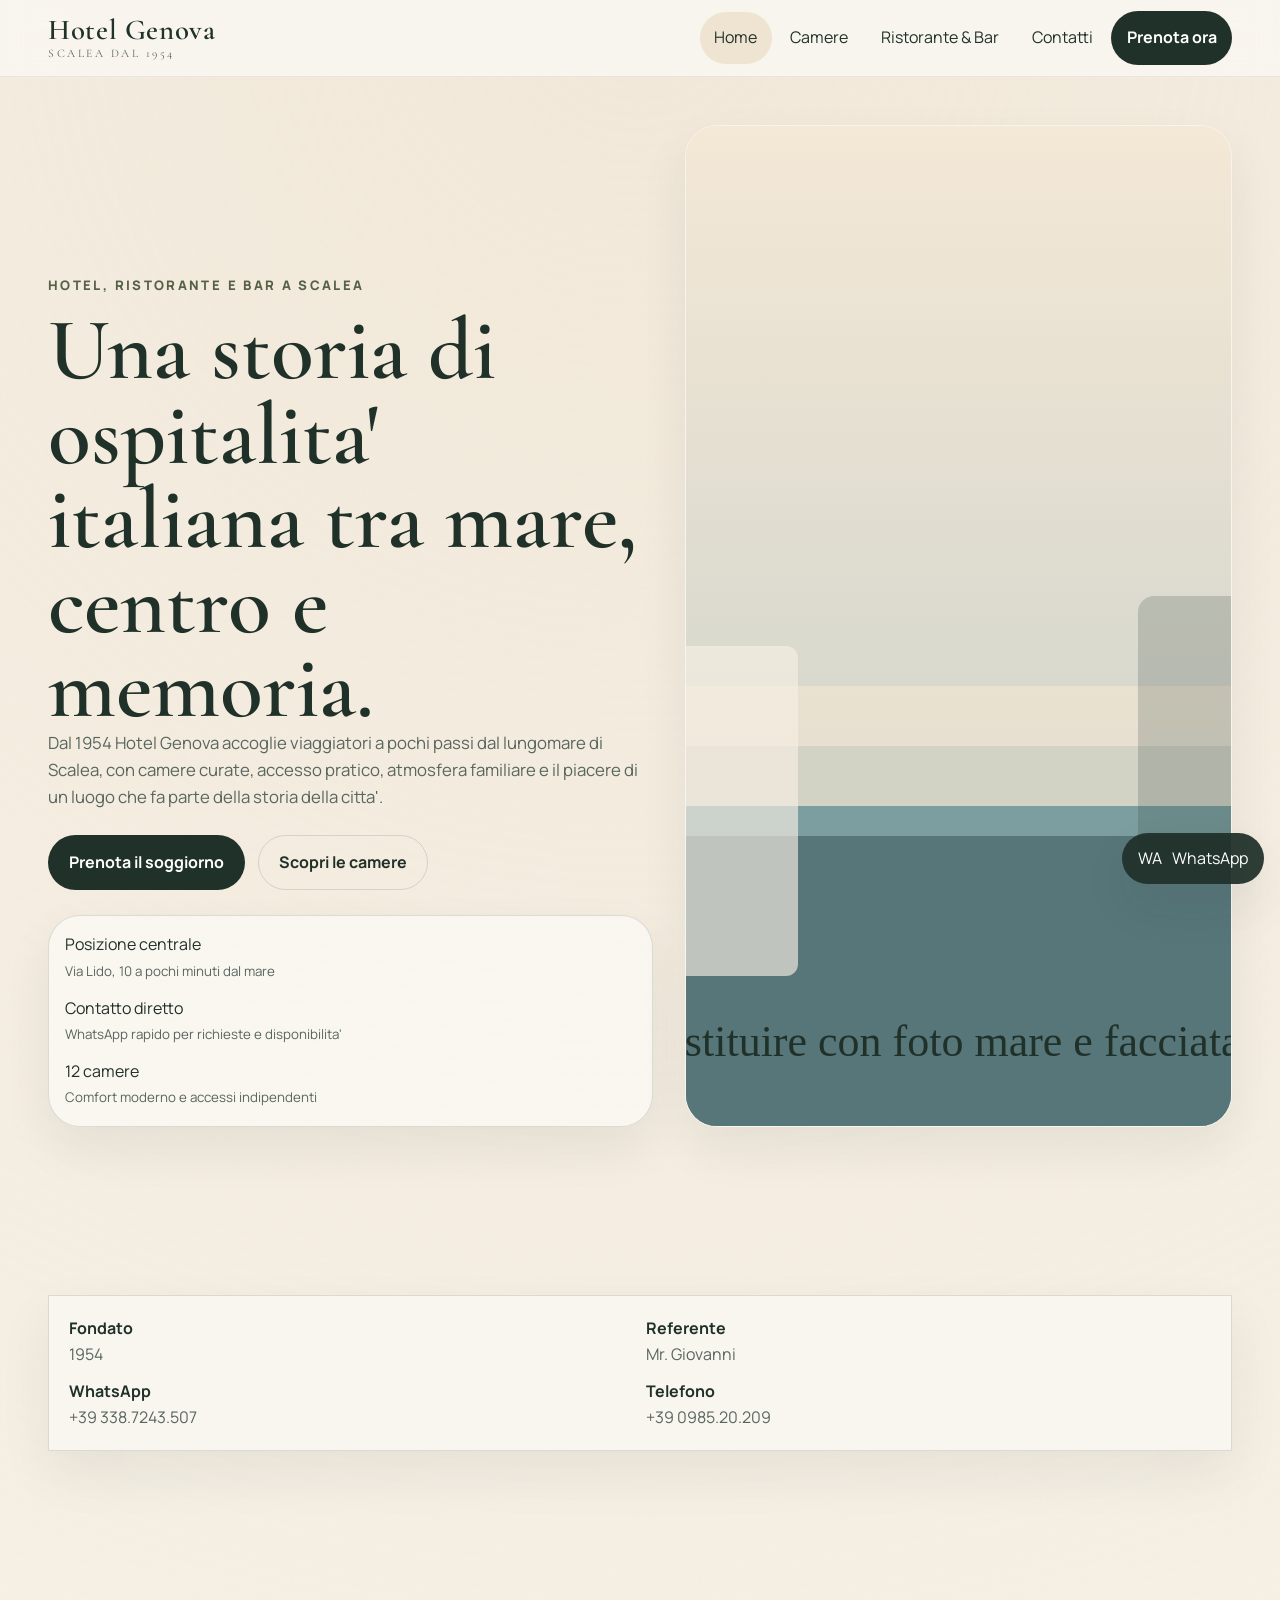
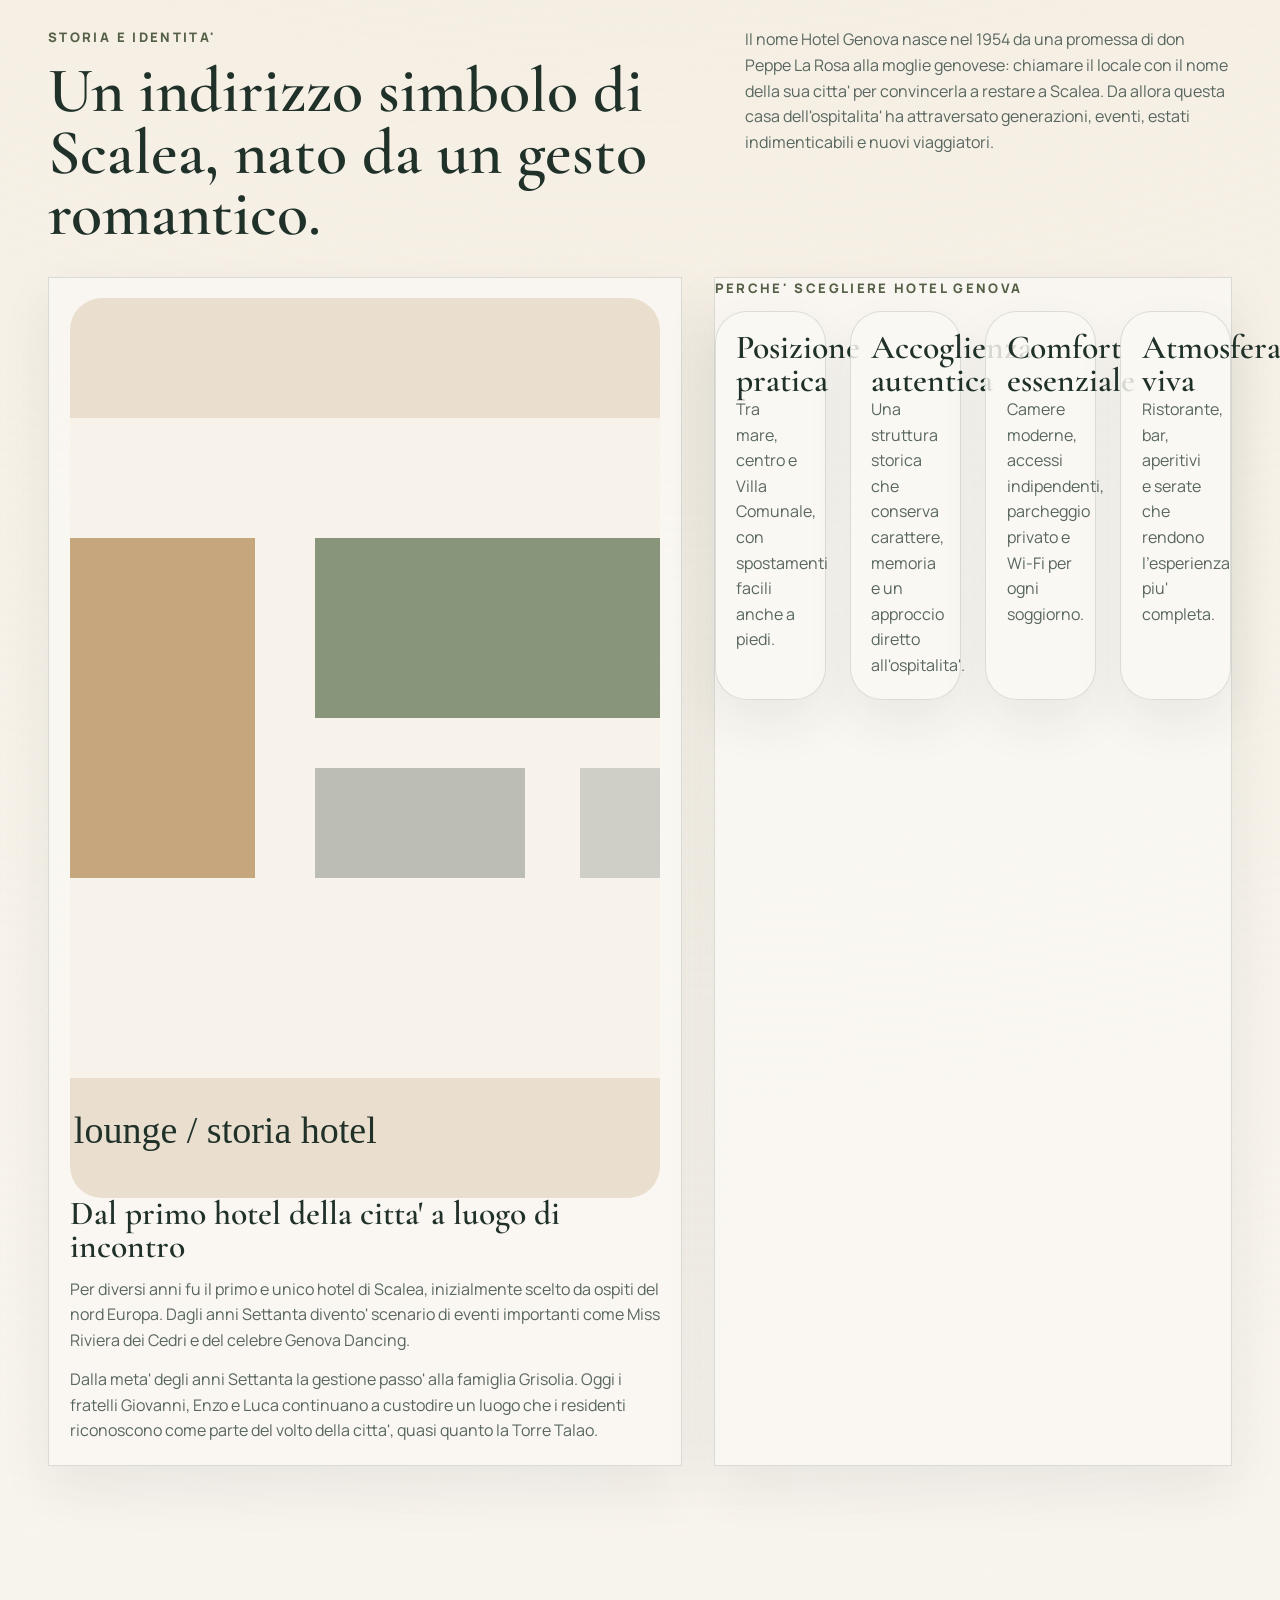
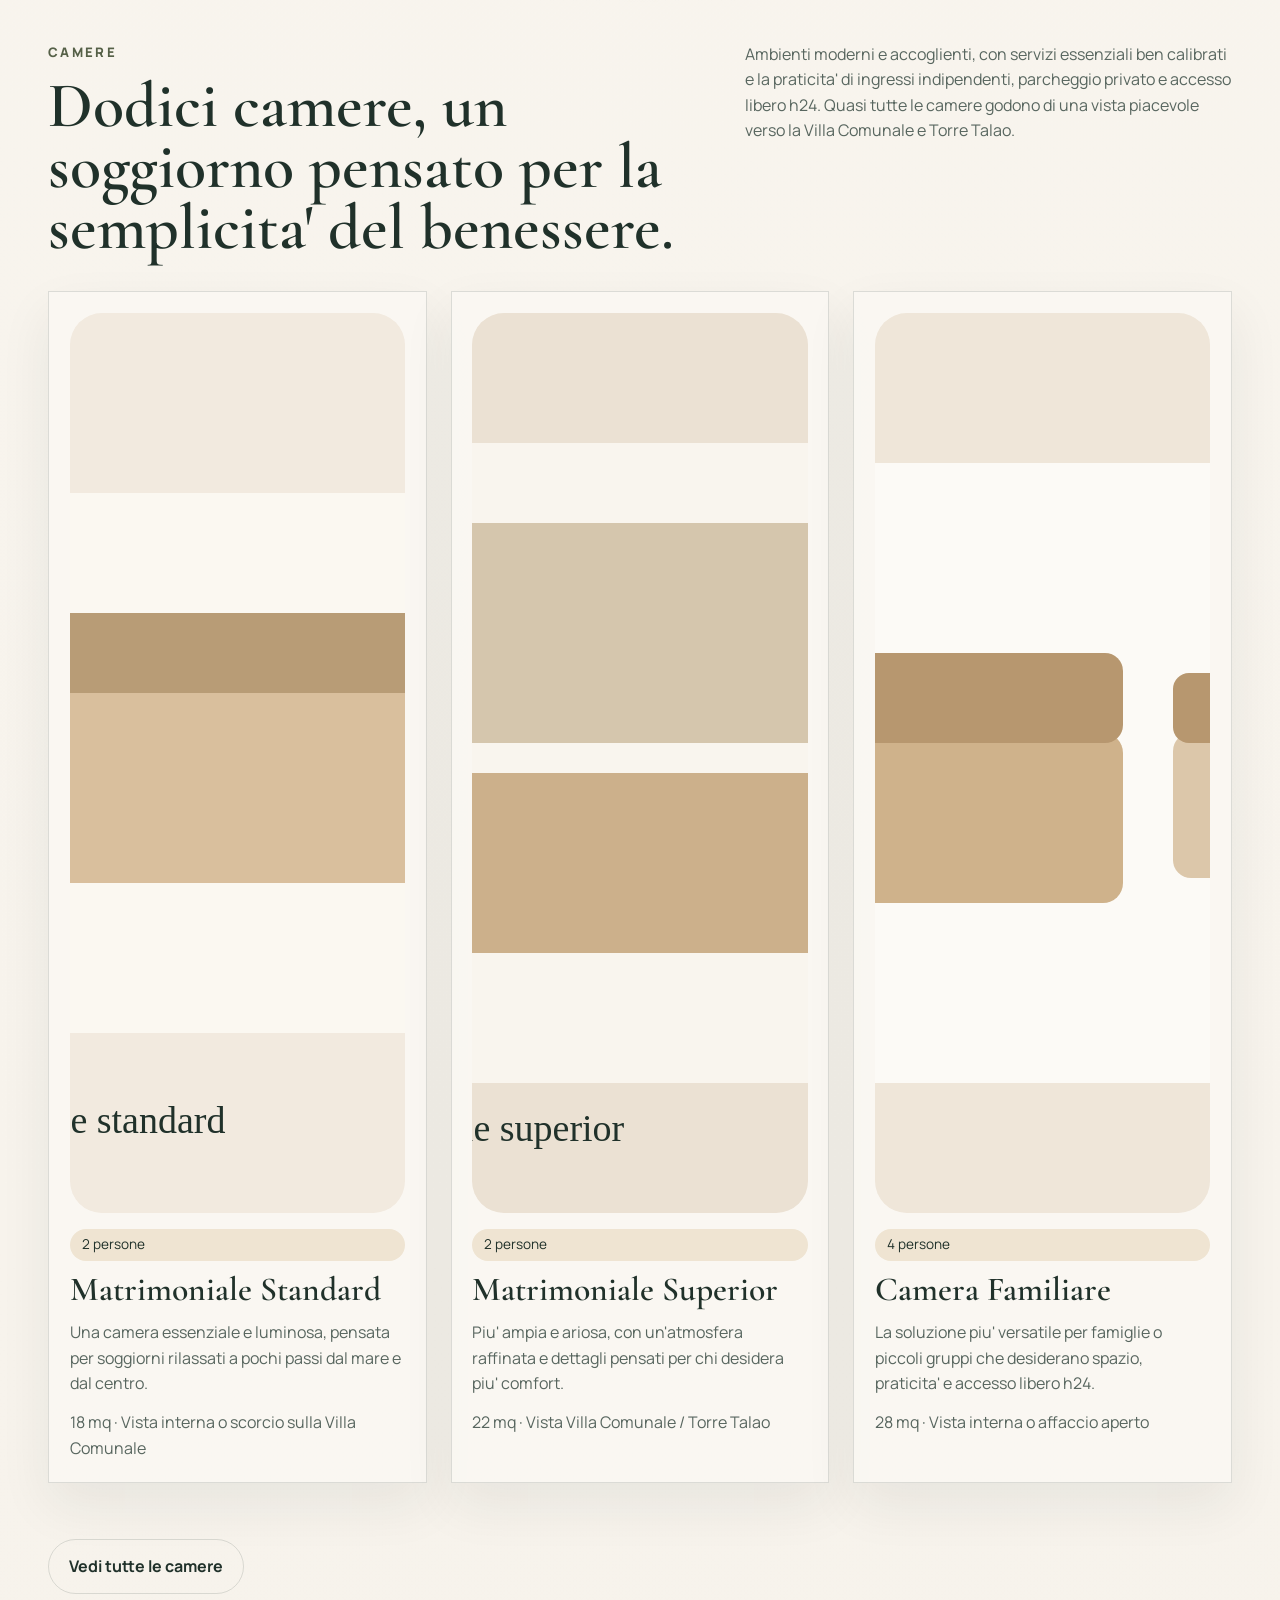
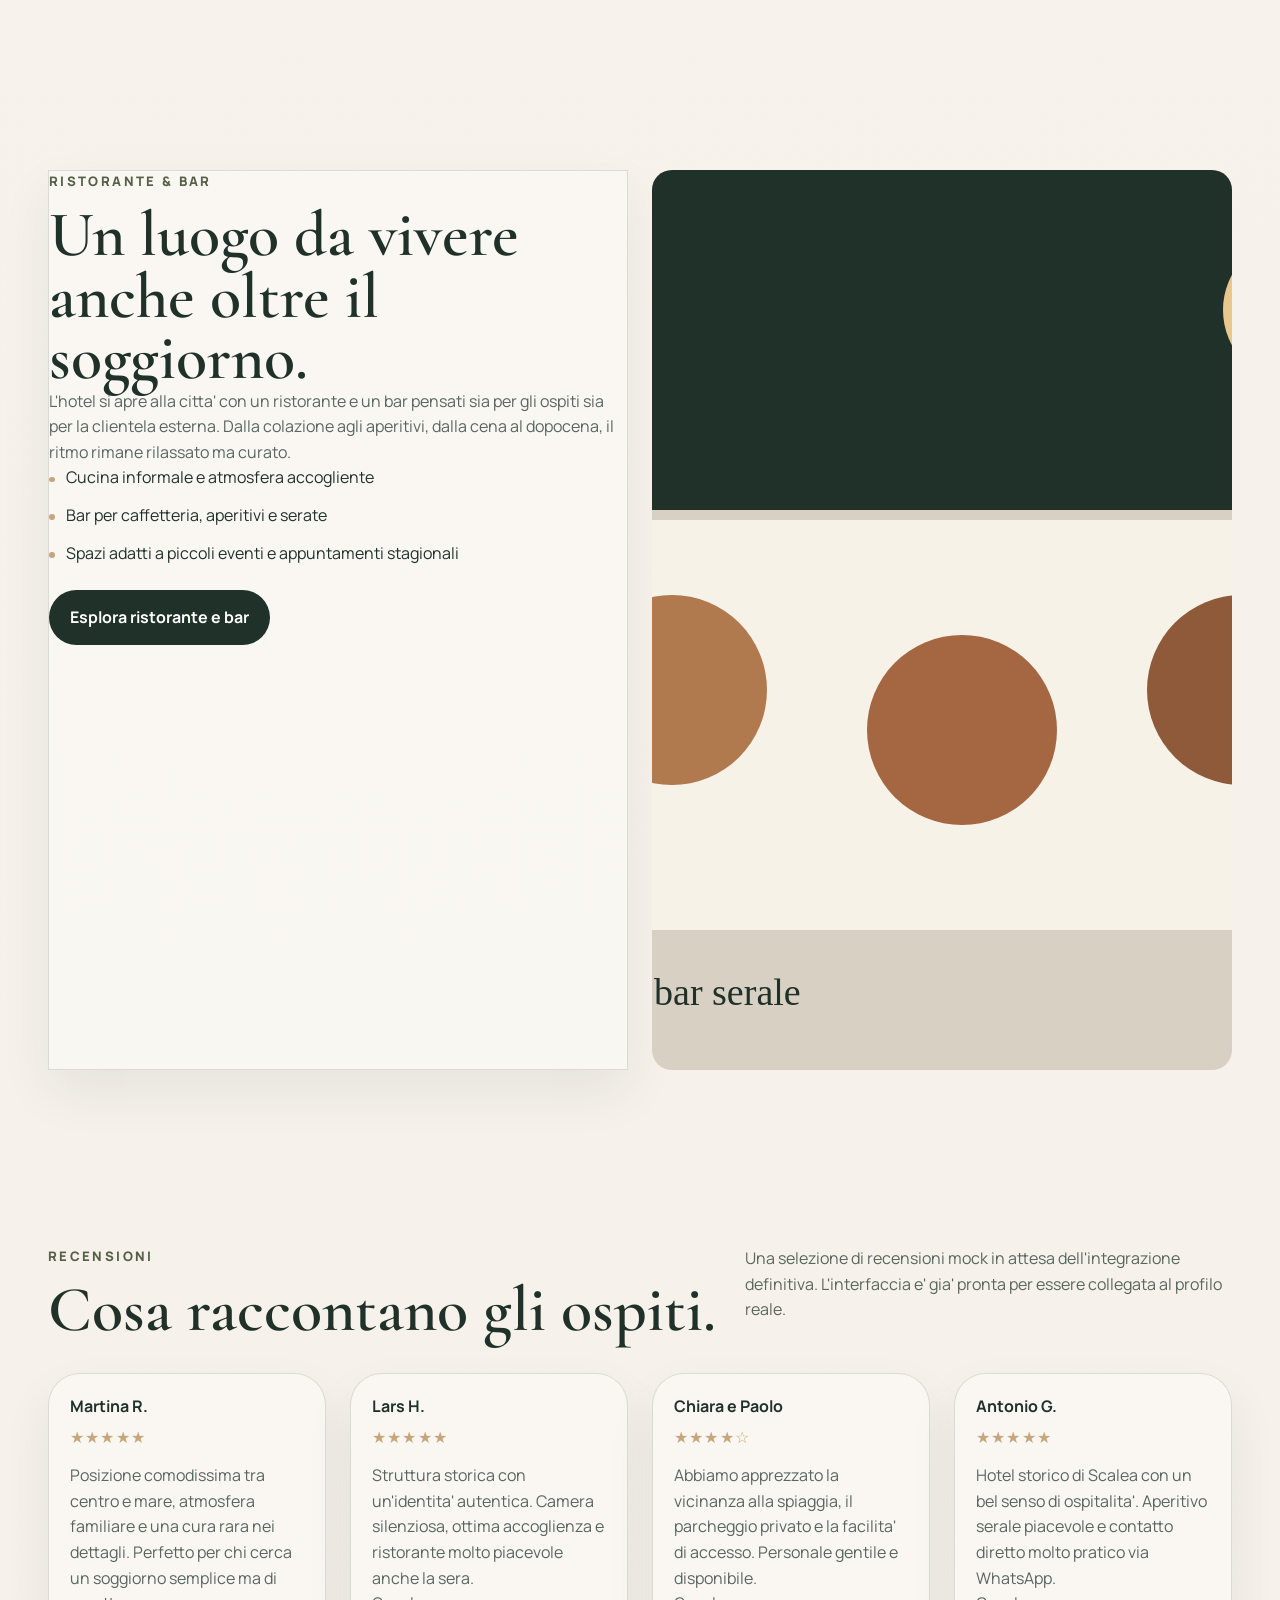
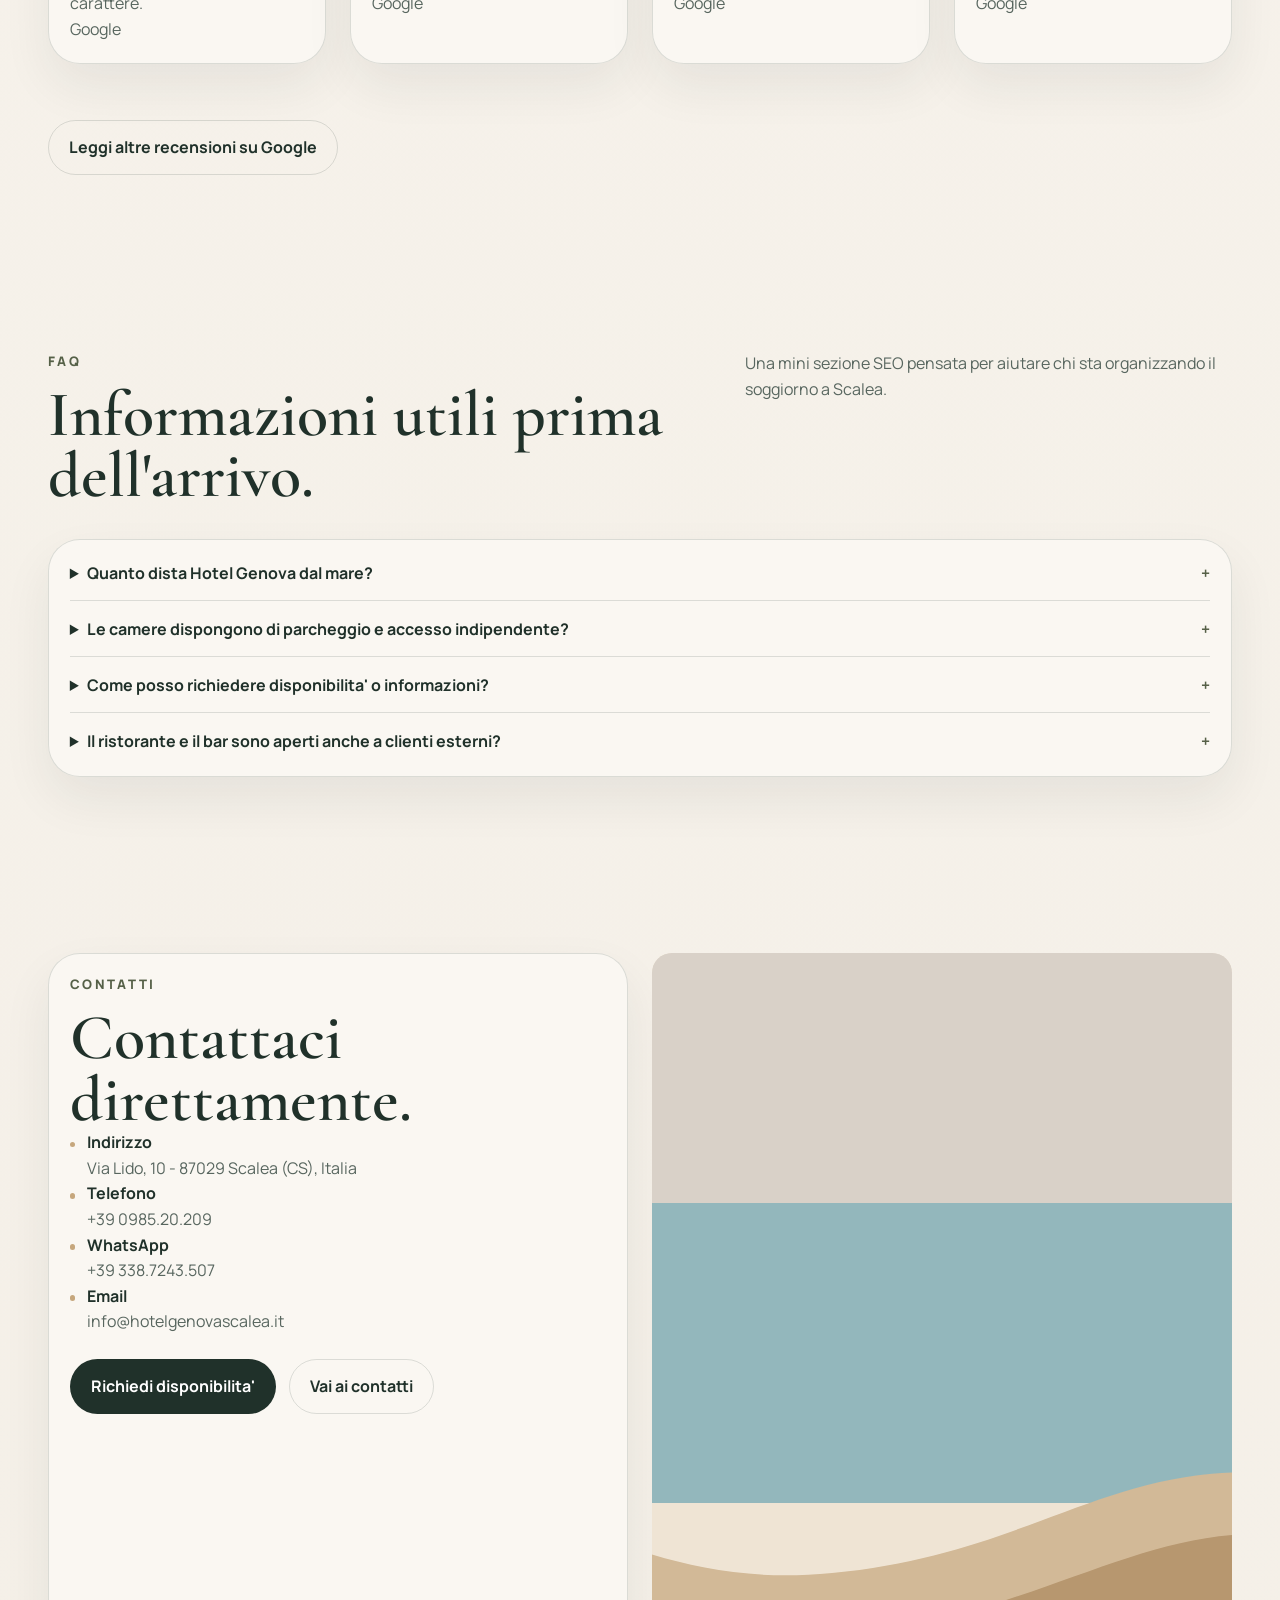
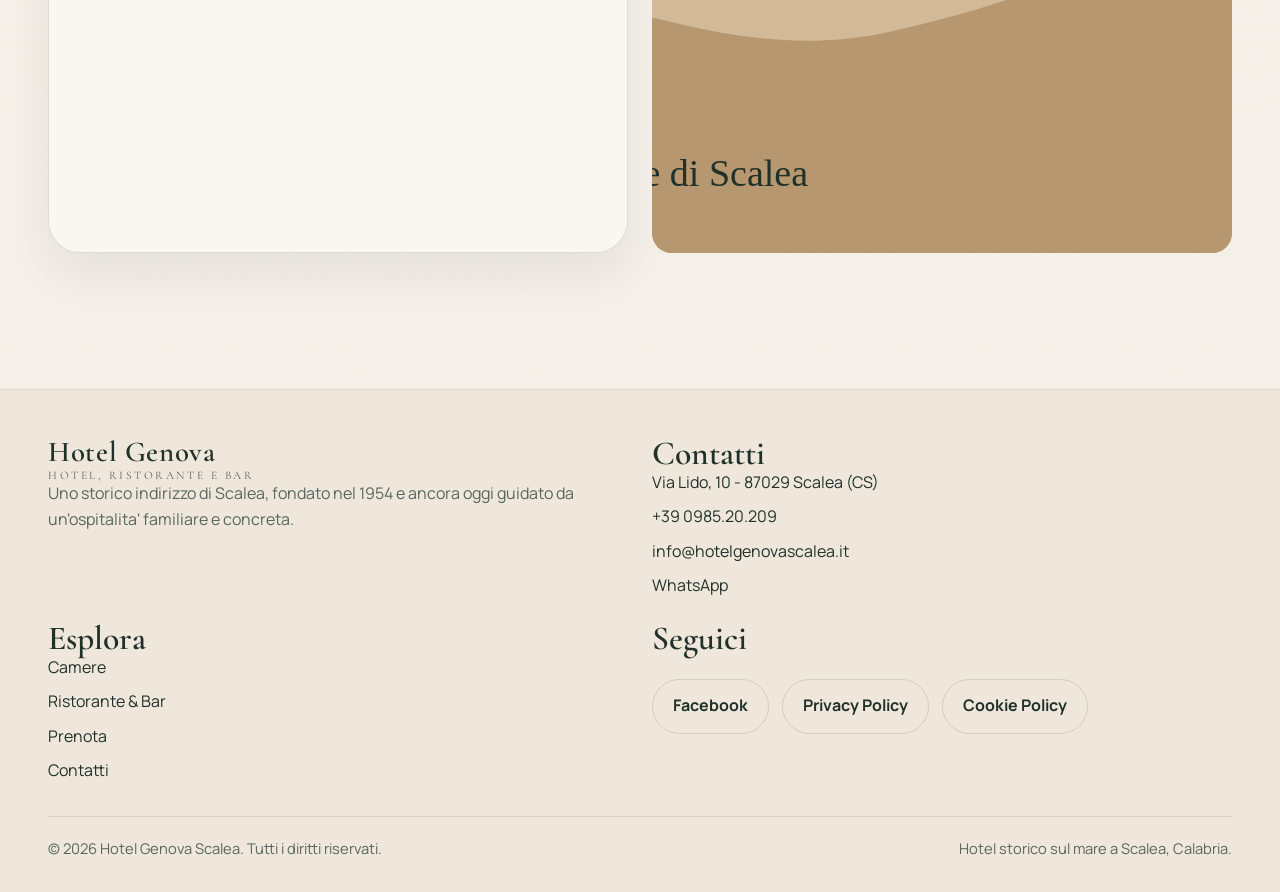
==== index.html @ 3b7793ab "inizalizzazione sito" ====
<!DOCTYPE html>
<html lang="it">
  <head>
    <meta charset="UTF-8">
    <meta name="viewport" content="width=device-width, initial-scale=1">
    <title>Hotel Genova Scalea | Hotel storico vicino al mare, ristorante e bar</title>
    <meta name="description" content="Hotel Genova Scalea e' un hotel storico sul mare con camere confortevoli, ristorante, bar e atmosfera autentica nel cuore di Scalea.">
    <meta property="og:title" content="Hotel Genova Scalea">
    <meta property="og:description" content="Dal 1954 un simbolo di ospitalita' a Scalea: camere accoglienti, posizione centrale, ristorante e bar con serate.">
    <meta property="og:type" content="website">
    <meta property="og:url" content="https://www.hotelgenovascalea.it/">
    <meta property="og:image" content="https://www.hotelgenovascalea.it/assets/images/hero-seaside.svg">
    <link rel="icon" href="assets/icons/favicon.svg" type="image/svg+xml">
    <link rel="preconnect" href="https://fonts.googleapis.com">
    <link rel="preconnect" href="https://fonts.gstatic.com" crossorigin>
    <link href="https://fonts.googleapis.com/css2?family=Cormorant+Garamond:wght@500;600;700&family=Manrope:wght@400;500;600;700;800&display=swap" rel="stylesheet">
    <link rel="stylesheet" href="css/style.css">
    <link rel="stylesheet" href="css/responsive.css">
    <script type="application/ld+json">
      {
        "@context": "https://schema.org",
        "@type": "Hotel",
        "name": "Hotel Genova",
        "url": "https://www.hotelgenovascalea.it/",
        "description": "Hotel storico a Scalea con ristorante e bar, fondato nel 1954 e situato a pochi passi dal mare.",
        "telephone": "+39 0985 20 209",
        "email": "info@hotelgenovascalea.it",
        "address": {
          "@type": "PostalAddress",
          "streetAddress": "Via Lido, 10",
          "addressLocality": "Scalea",
          "postalCode": "87029",
          "addressRegion": "Calabria",
          "addressCountry": "IT"
        },
        "foundingDate": "1954",
        "sameAs": ["https://facebook.com/hotelgenovascalea"]
      }
    </script>
  </head>
  <body>
    <a class="skip-link" href="#contenuto">Vai al contenuto</a>
    <header class="site-header">
      <div class="site-header__inner">
        <a class="logo" href="index.html" aria-label="Hotel Genova home">
          <strong>Hotel Genova</strong>
          <span>Scalea dal 1954</span>
        </a>
        <button class="nav-toggle" type="button" aria-expanded="false" aria-controls="site-nav" data-nav-toggle>
          <span></span><span></span><span></span><span class="visually-hidden">Apri menu</span>
        </button>
        <nav class="site-nav" id="site-nav" aria-label="Navigazione principale" data-nav>
          <ul>
            <li><a href="index.html" aria-current="page">Home</a></li>
            <li><a href="camere.html">Camere</a></li>
            <li><a href="ristorante-bar.html">Ristorante &amp; Bar</a></li>
            <li><a href="contatti.html">Contatti</a></li>
            <li><a class="button" href="prenota.html">Prenota ora</a></li>
          </ul>
        </nav>
      </div>
    </header>

    <main id="contenuto">
      <section class="hero">
        <div class="hero__inner">
          <div class="hero__grid">
            <div class="hero__content" data-reveal>
              <p class="eyebrow">Hotel, ristorante e bar a Scalea</p>
              <h1>Una storia di ospitalita' italiana tra mare, centro e memoria.</h1>
              <p class="lead">Dal 1954 Hotel Genova accoglie viaggiatori a pochi passi dal lungomare di Scalea, con camere curate, accesso pratico, atmosfera familiare e il piacere di un luogo che fa parte della storia della citta'.</p>
              <div class="hero__actions">
                <a class="button" href="prenota.html">Prenota il soggiorno</a>
                <a class="button-secondary" href="camere.html">Scopri le camere</a>
              </div>
              <div class="booking-widget" aria-label="Informazioni rapide per prenotare">
                <div class="booking-widget__grid">
                  <div class="booking-widget__item"><span>Posizione centrale</span><small>Via Lido, 10 a pochi minuti dal mare</small></div>
                  <div class="booking-widget__item"><span>Contatto diretto</span><small>WhatsApp rapido per richieste e disponibilita'</small></div>
                  <div class="booking-widget__item"><span>12 camere</span><small>Comfort moderno e accessi indipendenti</small></div>
                </div>
              </div>
            </div>
            <div class="hero__media" data-reveal>
              <img src="assets/images/hero-seaside.svg" alt="Vista placeholder del mare e della terrazza dell'hotel" width="1600" height="1000">
            </div>
          </div>
        </div>
      </section>

      <section class="section section--tight">
        <div class="section__inner">
          <div class="info-strip" data-reveal>
            <ul class="meta-list">
              <li><strong>Fondato</strong>1954</li>
              <li><strong>Referente</strong>Mr. Giovanni</li>
              <li><strong>WhatsApp</strong><a href="https://wa.me/39098520209">+39 338.7243.507</a></li>
              <li><strong>Telefono</strong><a href="tel:+39098520209">+39 0985.20.209</a></li>
            </ul>
          </div>
        </div>
      </section>

      <section class="section">
        <div class="section__inner">
          <div class="section__intro section__intro--inline" data-reveal>
            <div>
              <p class="eyebrow">Storia e identita'</p>
              <h2>Un indirizzo simbolo di Scalea, nato da un gesto romantico.</h2>
            </div>
            <p>Il nome Hotel Genova nasce nel 1954 da una promessa di don Peppe La Rosa alla moglie genovese: chiamare il locale con il nome della sua citta' per convincerla a restare a Scalea. Da allora questa casa dell'ospitalita' ha attraversato generazioni, eventi, estati indimenticabili e nuovi viaggiatori.</p>
          </div>
          <div class="story-grid">
            <article class="story-card" data-reveal>
              <div class="story-card__media">
                <img src="assets/images/history-lounge.svg" alt="Placeholder della lounge storica dell'hotel" loading="lazy" width="1200" height="900">
              </div>
              <div class="story-card__body">
                <h3>Dal primo hotel della citta' a luogo di incontro</h3>
                <p>Per diversi anni fu il primo e unico hotel di Scalea, inizialmente scelto da ospiti del nord Europa. Dagli anni Settanta divento' scenario di eventi importanti come Miss Riviera dei Cedri e del celebre Genova Dancing.</p>
                <p>Dalla meta' degli anni Settanta la gestione passo' alla famiglia Grisolia. Oggi i fratelli Giovanni, Enzo e Luca continuano a custodire un luogo che i residenti riconoscono come parte del volto della citta', quasi quanto la Torre Talao.</p>
              </div>
            </article>
            <div class="section-card" data-reveal>
              <p class="eyebrow">Perche' scegliere Hotel Genova</p>
              <div class="reasons-grid">
                <article class="reason-card"><h3>Posizione pratica</h3><p>Tra mare, centro e Villa Comunale, con spostamenti facili anche a piedi.</p></article>
                <article class="reason-card"><h3>Accoglienza autentica</h3><p>Una struttura storica che conserva carattere, memoria e un approccio diretto all'ospitalita'.</p></article>
                <article class="reason-card"><h3>Comfort essenziale</h3><p>Camere moderne, accessi indipendenti, parcheggio privato e Wi-Fi per ogni soggiorno.</p></article>
                <article class="reason-card"><h3>Atmosfera viva</h3><p>Ristorante, bar, aperitivi e serate che rendono l'esperienza piu' completa.</p></article>
              </div>
            </div>
          </div>
        </div>
      </section>

      <section class="section">
        <div class="section__inner">
          <div class="section__intro section__intro--inline" data-reveal>
            <div>
              <p class="eyebrow">Camere</p>
              <h2>Dodici camere, un soggiorno pensato per la semplicita' del benessere.</h2>
            </div>
            <p>Ambienti moderni e accoglienti, con servizi essenziali ben calibrati e la praticita' di ingressi indipendenti, parcheggio privato e accesso libero h24. Quasi tutte le camere godono di una vista piacevole verso la Villa Comunale e Torre Talao.</p>
          </div>
          <div class="rooms-grid" data-featured-rooms></div>
          <div class="section__actions"><a class="button-secondary" href="camere.html">Vedi tutte le camere</a></div>
        </div>
      </section>

      <section class="section">
        <div class="section__inner">
          <div class="split-section">
            <article class="section-card" data-reveal>
              <p class="eyebrow">Ristorante &amp; Bar</p>
              <h2>Un luogo da vivere anche oltre il soggiorno.</h2>
              <p>L'hotel si apre alla citta' con un ristorante e un bar pensati sia per gli ospiti sia per la clientela esterna. Dalla colazione agli aperitivi, dalla cena al dopocena, il ritmo rimane rilassato ma curato.</p>
              <ul class="feature-list">
                <li>Cucina informale e atmosfera accogliente</li>
                <li>Bar per caffetteria, aperitivi e serate</li>
                <li>Spazi adatti a piccoli eventi e appuntamenti stagionali</li>
              </ul>
              <div class="section__actions"><a class="button" href="ristorante-bar.html">Esplora ristorante e bar</a></div>
            </article>
            <div class="image-card" data-reveal>
              <img src="assets/images/restaurant-evening.svg" alt="Placeholder del ristorante serale dell'hotel" loading="lazy" width="1200" height="900">
            </div>
          </div>
        </div>
      </section>

      <section class="section">
        <div class="section__inner">
          <div class="section__intro section__intro--inline" data-reveal>
            <div><p class="eyebrow">Recensioni</p><h2>Cosa raccontano gli ospiti.</h2></div>
            <p>Una selezione di recensioni mock in attesa dell'integrazione definitiva. L'interfaccia e' gia' pronta per essere collegata al profilo reale.</p>
          </div>
          <div class="reviews-grid" data-reviews></div>
          <div class="section__actions"><a class="button-secondary" href="#" aria-label="Leggi altre recensioni su Google, link da sostituire">Leggi altre recensioni su Google</a></div>
        </div>
      </section>

      <section class="section">
        <div class="section__inner">
          <div class="section__intro section__intro--inline" data-reveal>
            <div><p class="eyebrow">FAQ</p><h2>Informazioni utili prima dell'arrivo.</h2></div>
            <p>Una mini sezione SEO pensata per aiutare chi sta organizzando il soggiorno a Scalea.</p>
          </div>
          <div class="faq" data-reveal>
            <div class="faq-list">
              <details><summary>Quanto dista Hotel Genova dal mare?</summary><p>La struttura si trova in posizione centrale, a pochi minuti a piedi dal lungomare e dalle principali aree di interesse di Scalea.</p></details>
              <details><summary>Le camere dispongono di parcheggio e accesso indipendente?</summary><p>Si', gli ingressi sono indipendenti, con parcheggio privato e accesso libero h24 per offrire maggiore autonomia agli ospiti.</p></details>
              <details><summary>Come posso richiedere disponibilita' o informazioni?</summary><p>Puoi usare la pagina Prenota per aprire direttamente una conversazione WhatsApp con il messaggio gia' compilato.</p></details>
              <details><summary>Il ristorante e il bar sono aperti anche a clienti esterni?</summary><p>Si', gli spazi food &amp; beverage sono pensati anche per la clientela esterna, con serate, aperitivi e dopocena.</p></details>
            </div>
          </div>
        </div>
      </section>

      <section class="section">
        <div class="section__inner">
          <div class="contact-grid">
            <article class="contact-card" data-reveal>
              <p class="eyebrow">Contatti</p>
              <h2>Contattaci direttamente.</h2>
              <ul class="contact-list">
                <li><strong>Indirizzo</strong>Via Lido, 10 - 87029 Scalea (CS), Italia</li>
                <li><strong>Telefono</strong><a href="tel:+39098520209">+39 0985.20.209</a></li>
                <li><strong>WhatsApp</strong><a href="https://wa.me/39098520209">+39 338.7243.507</a></li>
                <li><strong>Email</strong><a href="mailto:info@hotelgenovascalea.it">info@hotelgenovascalea.it</a></li>
              </ul>
              <div class="cta-row">
                <a class="button" href="prenota.html">Richiedi disponibilita'</a>
                <a class="button-secondary" href="contatti.html">Vai ai contatti</a>
              </div>
            </article>
            <div class="image-card" data-reveal>
              <img src="assets/images/coast-scalea.svg" alt="Placeholder della costa di Scalea" loading="lazy" width="1200" height="900">
            </div>
          </div>
        </div>
      </section>
    </main>

    <footer class="site-footer">
      <div class="site-footer__inner">
        <div class="footer-grid">
          <div>
            <a class="logo" href="index.html"><strong>Hotel Genova</strong><span>Hotel, ristorante e bar</span></a>
            <p class="mini-copy">Uno storico indirizzo di Scalea, fondato nel 1954 e ancora oggi guidato da un'ospitalita' familiare e concreta.</p>
          </div>
          <div>
            <h3>Contatti</h3>
            <ul class="footer-contact">
              <li><a href="https://maps.google.com/?q=Via+Lido+10+Scalea">Via Lido, 10 - 87029 Scalea (CS)</a></li>
              <li><a href="tel:+39098520209">+39 0985.20.209</a></li>
              <li><a href="mailto:info@hotelgenovascalea.it">info@hotelgenovascalea.it</a></li>
              <li><a href="https://wa.me/39098520209">WhatsApp</a></li>
            </ul>
          </div>
          <div>
            <h3>Esplora</h3>
            <ul class="footer-links">
              <li><a href="camere.html">Camere</a></li>
              <li><a href="ristorante-bar.html">Ristorante &amp; Bar</a></li>
              <li><a href="prenota.html">Prenota</a></li>
              <li><a href="contatti.html">Contatti</a></li>
            </ul>
          </div>
          <div>
            <h3>Seguici</h3>
            <div class="footer-socials">
              <a class="button-secondary" href="https://facebook.com/hotelgenovascalea">Facebook</a>
              <a class="button-secondary" href="#">Privacy Policy</a>
              <a class="button-secondary" href="#">Cookie Policy</a>
            </div>
          </div>
        </div>
        <div class="footer-note">
          <span>&copy; <span data-year></span> Hotel Genova Scalea. Tutti i diritti riservati.</span>
          <span>Hotel storico sul mare a Scalea, Calabria.</span>
        </div>
      </div>
    </footer>

    <a class="floating-whatsapp" href="https://wa.me/39098520209" aria-label="Apri chat WhatsApp con Hotel Genova"><span>WA</span><span>WhatsApp</span></a>
    <script src="js/main.js" defer></script>
  </body>
</html>
---- css/style.css ----
:root {
  --bg: #f7f2ea;
  --surface: #fbf8f3;
  --surface-strong: #efe4d2;
  --line: rgba(32, 49, 42, 0.14);
  --text: #20312a;
  --muted: #58665f;
  --accent: #7e8766;
  --accent-deep: #556047;
  --sand: #c6a77d;
  --shadow-soft: 0 22px 50px rgba(32, 49, 42, 0.07);
  --radius-sm: 0.75rem;
  --radius-md: 1.25rem;
  --radius-lg: 2rem;
  --container: min(100% - 2rem, 74rem);
  --font-body: "Manrope", "Segoe UI", sans-serif;
  --font-heading: "Cormorant Garamond", Georgia, serif;
  --transition: 180ms ease;
}

*,
*::before,
*::after {
  box-sizing: border-box;
}

html {
  scroll-behavior: smooth;
}

body {
  margin: 0;
  background:
    radial-gradient(circle at top, rgba(239, 228, 210, 0.8), transparent 36%),
    linear-gradient(180deg, #faf7f1 0%, #f4efe7 100%);
  color: var(--text);
  font-family: var(--font-body);
  line-height: 1.6;
  text-rendering: optimizeLegibility;
}

img,
svg,
iframe {
  display: block;
  max-width: 100%;
}

a {
  color: inherit;
  text-decoration: none;
}

button,
input,
select,
textarea {
  font: inherit;
}

button,
.button,
.button-secondary {
  transition:
    transform var(--transition),
    background-color var(--transition),
    border-color var(--transition),
    color var(--transition);
}

button:hover,
.button:hover,
.button-secondary:hover {
  transform: translateY(-1px);
}

:focus-visible {
  outline: 2px solid var(--accent);
  outline-offset: 3px;
}

.skip-link {
  position: absolute;
  top: 0.5rem;
  left: 0.5rem;
  z-index: 1000;
  padding: 0.75rem 1rem;
  background: var(--text);
  color: #fff;
  transform: translateY(-140%);
}

.skip-link:focus {
  transform: translateY(0);
}

.visually-hidden {
  position: absolute;
  width: 1px;
  height: 1px;
  padding: 0;
  margin: -1px;
  overflow: hidden;
  clip: rect(0, 0, 0, 0);
  border: 0;
}

.site-header {
  position: sticky;
  top: 0;
  z-index: 50;
  backdrop-filter: blur(14px);
  background: rgba(250, 247, 241, 0.86);
  border-bottom: 1px solid rgba(32, 49, 42, 0.08);
}

.site-header__inner,
.site-footer__inner,
.section__inner,
.hero__inner,
.page-hero__inner,
.page-shell,
.booking-hero__inner {
  width: var(--container);
  margin-inline: auto;
}

.site-header__inner {
  display: flex;
  align-items: center;
  justify-content: space-between;
  gap: 1rem;
  min-height: 4.75rem;
}

.logo {
  display: inline-flex;
  flex-direction: column;
  font-family: var(--font-heading);
  line-height: 1;
  letter-spacing: 0.04em;
}

.logo strong {
  font-size: 1.8rem;
  font-weight: 600;
}

.logo span {
  margin-top: 0.2rem;
  font-size: 0.72rem;
  letter-spacing: 0.22em;
  text-transform: uppercase;
  color: var(--muted);
}

.nav-toggle {
  display: inline-flex;
  flex-direction: column;
  justify-content: center;
  gap: 0.24rem;
  width: 3rem;
  height: 3rem;
  padding: 0.8rem;
  border: 1px solid var(--line);
  border-radius: 999px;
  background: transparent;
}

.nav-toggle span {
  width: 100%;
  height: 1.5px;
  background: var(--text);
}

.site-nav {
  position: fixed;
  inset: 4.75rem 1rem auto 1rem;
  padding: 1rem;
  background: rgba(251, 248, 243, 0.98);
  border: 1px solid var(--line);
  border-radius: var(--radius-md);
  box-shadow: var(--shadow-soft);
  opacity: 0;
  pointer-events: none;
  transform: translateY(-0.5rem);
  transition: opacity var(--transition), transform var(--transition);
}

.site-nav.is-open {
  opacity: 1;
  pointer-events: auto;
  transform: translateY(0);
}

.site-nav ul,
.footer-links,
.footer-contact,
.meta-list,
.contact-list,
.feature-list {
  list-style: none;
  padding: 0;
  margin: 0;
}

.site-nav ul {
  display: grid;
  gap: 0.35rem;
}

.site-nav a {
  display: block;
  padding: 0.8rem 0.9rem;
  border-radius: 999px;
}

.site-nav a:hover,
.site-nav a[aria-current="page"] {
  background: var(--surface-strong);
}

.button,
.button-secondary {
  display: inline-flex;
  align-items: center;
  justify-content: center;
  gap: 0.5rem;
  min-height: 3.2rem;
  padding: 0.85rem 1.25rem;
  border-radius: 999px;
  border: 1px solid transparent;
  font-weight: 700;
}

.button {
  background: var(--text);
  color: #fff;
}

.button-secondary {
  background: transparent;
  border-color: var(--line);
  color: var(--text);
}

.button--full {
  width: 100%;
}

.eyebrow {
  margin: 0 0 0.75rem;
  color: var(--accent-deep);
  font-size: 0.82rem;
  font-weight: 800;
  letter-spacing: 0.18em;
  text-transform: uppercase;
}

.hero,
.page-hero,
.booking-hero {
  padding: 2rem 0 4rem;
}

.hero__grid,
.page-hero__grid,
.booking-hero__grid,
.story-grid,
.split-section,
.contact-grid,
.booking-layout,
.details-grid,
.events-grid,
.gallery-grid,
.reasons-grid,
.rooms-grid,
.reviews-grid,
.footer-grid {
  display: grid;
  gap: 1.5rem;
}

.hero__grid {
  align-items: end;
}

.hero__content,
.page-hero__content,
.booking-hero__content {
  padding-top: 1rem;
}

h1,
h2,
h3 {
  margin: 0;
  font-family: var(--font-heading);
  font-weight: 600;
  line-height: 0.96;
}

h1 {
  font-size: clamp(2.7rem, 7vw, 5.5rem);
}

h2 {
  font-size: clamp(2.1rem, 5.6vw, 4rem);
}

h3 {
  font-size: clamp(1.5rem, 4vw, 2.1rem);
}

p {
  margin: 0;
  color: var(--muted);
}

.lead {
  max-width: 38rem;
  font-size: 1.05rem;
}

.hero__actions,
.section__actions,
.cta-row,
.footer-socials {
  display: flex;
  flex-wrap: wrap;
  gap: 0.8rem;
  margin-top: 1.5rem;
}

.hero__media,
.page-hero__media,
.gallery-card img,
.story-card__media img,
.room-card img,
.review-card,
.image-card,
.event-card,
.contact-card,
.form-card,
.info-card,
.faq,
.booking-widget,
.reason-card {
  border-radius: var(--radius-lg);
}

.hero__media,
.page-hero__media {
  overflow: hidden;
  border: 1px solid rgba(255, 255, 255, 0.45);
  box-shadow: var(--shadow-soft);
}

.hero__media img,
.page-hero__media img {
  width: 100%;
  min-height: 20rem;
  object-fit: cover;
}

.booking-widget,
.info-strip,
.section-card,
.story-card,
.contact-card,
.form-card,
.reason-card,
.review-card,
.room-card,
.event-card,
.faq,
.map-card,
.info-card {
  background: rgba(251, 248, 243, 0.84);
  border: 1px solid var(--line);
  box-shadow: var(--shadow-soft);
}

.booking-widget {
  margin-top: 1.6rem;
  padding: 1rem;
}

.booking-widget__grid,
.meta-list,
.feature-list {
  display: grid;
  gap: 0.75rem;
}

.booking-widget__item span,
.meta-list li strong,
.contact-list strong {
  display: block;
  color: var(--text);
}

.booking-widget__item small,
.meta-list li,
.contact-list li,
.mini-copy {
  color: var(--muted);
}

.section {
  padding: 4.2rem 0;
}

.section--tight {
  padding-top: 2.2rem;
}

.section__inner {
  display: grid;
  gap: 2rem;
}

.section__intro {
  display: grid;
  gap: 1rem;
}

.info-strip {
  padding: 1.25rem;
}

.story-card,
.contact-card,
.form-card,
.reason-card,
.review-card,
.room-card,
.event-card,
.faq,
.map-card,
.info-card {
  padding: 1.3rem;
}

.story-card__media,
.image-card {
  overflow: hidden;
  border-radius: var(--radius-md);
}

.story-card__media img,
.gallery-card img,
.room-card img,
.image-card img {
  width: 100%;
  aspect-ratio: 4 / 3;
  object-fit: cover;
}

.story-card__body,
.room-card__body,
.event-card__body {
  display: grid;
  gap: 0.85rem;
}

.meta-list {
  grid-template-columns: repeat(2, minmax(0, 1fr));
}

.feature-list li,
.contact-list li {
  position: relative;
  padding-left: 1.05rem;
}

.feature-list li::before,
.contact-list li::before {
  content: "";
  position: absolute;
  left: 0;
  top: 0.72rem;
  width: 0.35rem;
  height: 0.35rem;
  border-radius: 50%;
  background: var(--sand);
}

.rooms-grid,
.reasons-grid,
.reviews-grid,
.events-grid {
  grid-template-columns: repeat(1, minmax(0, 1fr));
}

.room-card {
  overflow: hidden;
}

.room-card__body {
  padding-top: 1rem;
}

.tag {
  display: inline-flex;
  align-items: center;
  min-height: 2rem;
  padding: 0.25rem 0.75rem;
  border-radius: 999px;
  background: var(--surface-strong);
  color: var(--text);
  font-size: 0.85rem;
}

.review-card strong {
  display: block;
  margin-bottom: 0.3rem;
}

.review-card__stars {
  margin-bottom: 0.8rem;
  color: var(--sand);
  letter-spacing: 0.08em;
}

.gallery-grid {
  grid-template-columns: repeat(2, minmax(0, 1fr));
}

.gallery-card--wide {
  grid-column: span 2;
}

.faq-list {
  display: grid;
  gap: 0.85rem;
}

.faq details {
  border-top: 1px solid var(--line);
  padding-top: 1rem;
}

.faq details:first-child {
  border-top: 0;
  padding-top: 0;
}

.faq summary {
  cursor: pointer;
  font-weight: 700;
  color: var(--text);
}

.faq summary::-webkit-details-marker {
  display: none;
}

.faq summary::after {
  content: "+";
  float: right;
  color: var(--accent-deep);
}

.faq details[open] summary::after {
  content: "-";
}

label {
  display: grid;
  gap: 0.45rem;
  color: var(--text);
  font-weight: 700;
}

input,
select,
textarea {
  width: 100%;
  padding: 0.95rem 1rem;
  border: 1px solid rgba(32, 49, 42, 0.18);
  border-radius: 1rem;
  background: rgba(255, 255, 255, 0.65);
  color: var(--text);
}

textarea {
  min-height: 9rem;
  resize: vertical;
}

.field-grid {
  display: grid;
  gap: 1rem;
}

.form-feedback {
  min-height: 1.5rem;
  font-size: 0.95rem;
}

.form-feedback.is-error,
.field-error {
  color: #9b392f;
}

.field-error {
  min-height: 1rem;
  font-size: 0.85rem;
}

.site-footer {
  margin-top: 3rem;
  padding: 3rem 0 2rem;
  background: #efe7dc;
  border-top: 1px solid rgba(32, 49, 42, 0.08);
}

.footer-links,
.footer-contact {
  display: grid;
  gap: 0.55rem;
}

.footer-note {
  display: flex;
  flex-wrap: wrap;
  justify-content: space-between;
  gap: 1rem;
  margin-top: 2rem;
  padding-top: 1.25rem;
  border-top: 1px solid rgba(32, 49, 42, 0.1);
  color: var(--muted);
  font-size: 0.92rem;
}

.floating-whatsapp {
  position: fixed;
  right: 1rem;
  bottom: 1rem;
  z-index: 40;
  display: inline-flex;
  align-items: center;
  gap: 0.6rem;
  padding: 0.8rem 1rem;
  border-radius: 999px;
  background: rgba(32, 49, 42, 0.94);
  color: #fff;
  box-shadow: var(--shadow-soft);
}

.floating-whatsapp span:last-child {
  display: none;
}

.page-shell {
  padding-top: 1rem;
}

[data-reveal] {
  opacity: 0;
  transform: translateY(18px);
  transition: opacity 520ms ease, transform 520ms ease;
}

[data-reveal].is-visible {
  opacity: 1;
  transform: translateY(0);
}
---- css/responsive.css ----
@media (min-width: 48rem) {
  .site-nav {
    position: static;
    inset: auto;
    padding: 0;
    background: transparent;
    border: 0;
    box-shadow: none;
    opacity: 1;
    pointer-events: auto;
    transform: none;
  }

  .nav-toggle {
    display: none;
  }

  .site-nav ul {
    display: flex;
    align-items: center;
    gap: 0.25rem;
  }

  .hero,
  .page-hero,
  .booking-hero {
    padding: 3rem 0 5rem;
  }

  .hero__grid,
  .page-hero__grid,
  .booking-hero__grid,
  .story-grid,
  .split-section,
  .contact-grid,
  .booking-layout,
  .details-grid,
  .footer-grid {
    grid-template-columns: repeat(2, minmax(0, 1fr));
  }

  .section__intro--inline {
    grid-template-columns: 1.4fr 1fr;
  }

  .rooms-grid,
  .reasons-grid,
  .reviews-grid,
  .events-grid {
    grid-template-columns: repeat(2, minmax(0, 1fr));
  }

  .gallery-grid {
    grid-template-columns: repeat(4, minmax(0, 1fr));
  }

  .gallery-card--wide {
    grid-column: span 2;
  }

  .field-grid {
    grid-template-columns: repeat(2, minmax(0, 1fr));
  }

  .floating-whatsapp span:last-child {
    display: inline;
  }
}

@media (min-width: 75rem) {
  .hero__grid {
    grid-template-columns: 1.05fr 0.95fr;
    gap: 2rem;
  }

  .page-hero__grid,
  .booking-hero__grid {
    grid-template-columns: 0.9fr 1.1fr;
    gap: 2rem;
  }

  .section {
    padding: 5.5rem 0;
  }

  .story-grid {
    grid-template-columns: 1.1fr 0.9fr;
    gap: 2rem;
  }

  .rooms-grid {
    grid-template-columns: repeat(3, minmax(0, 1fr));
  }

  .reviews-grid,
  .events-grid {
    grid-template-columns: repeat(4, minmax(0, 1fr));
  }

  .reasons-grid {
    grid-template-columns: repeat(4, minmax(0, 1fr));
  }

  .booking-layout {
    grid-template-columns: 1.2fr 0.8fr;
  }
}
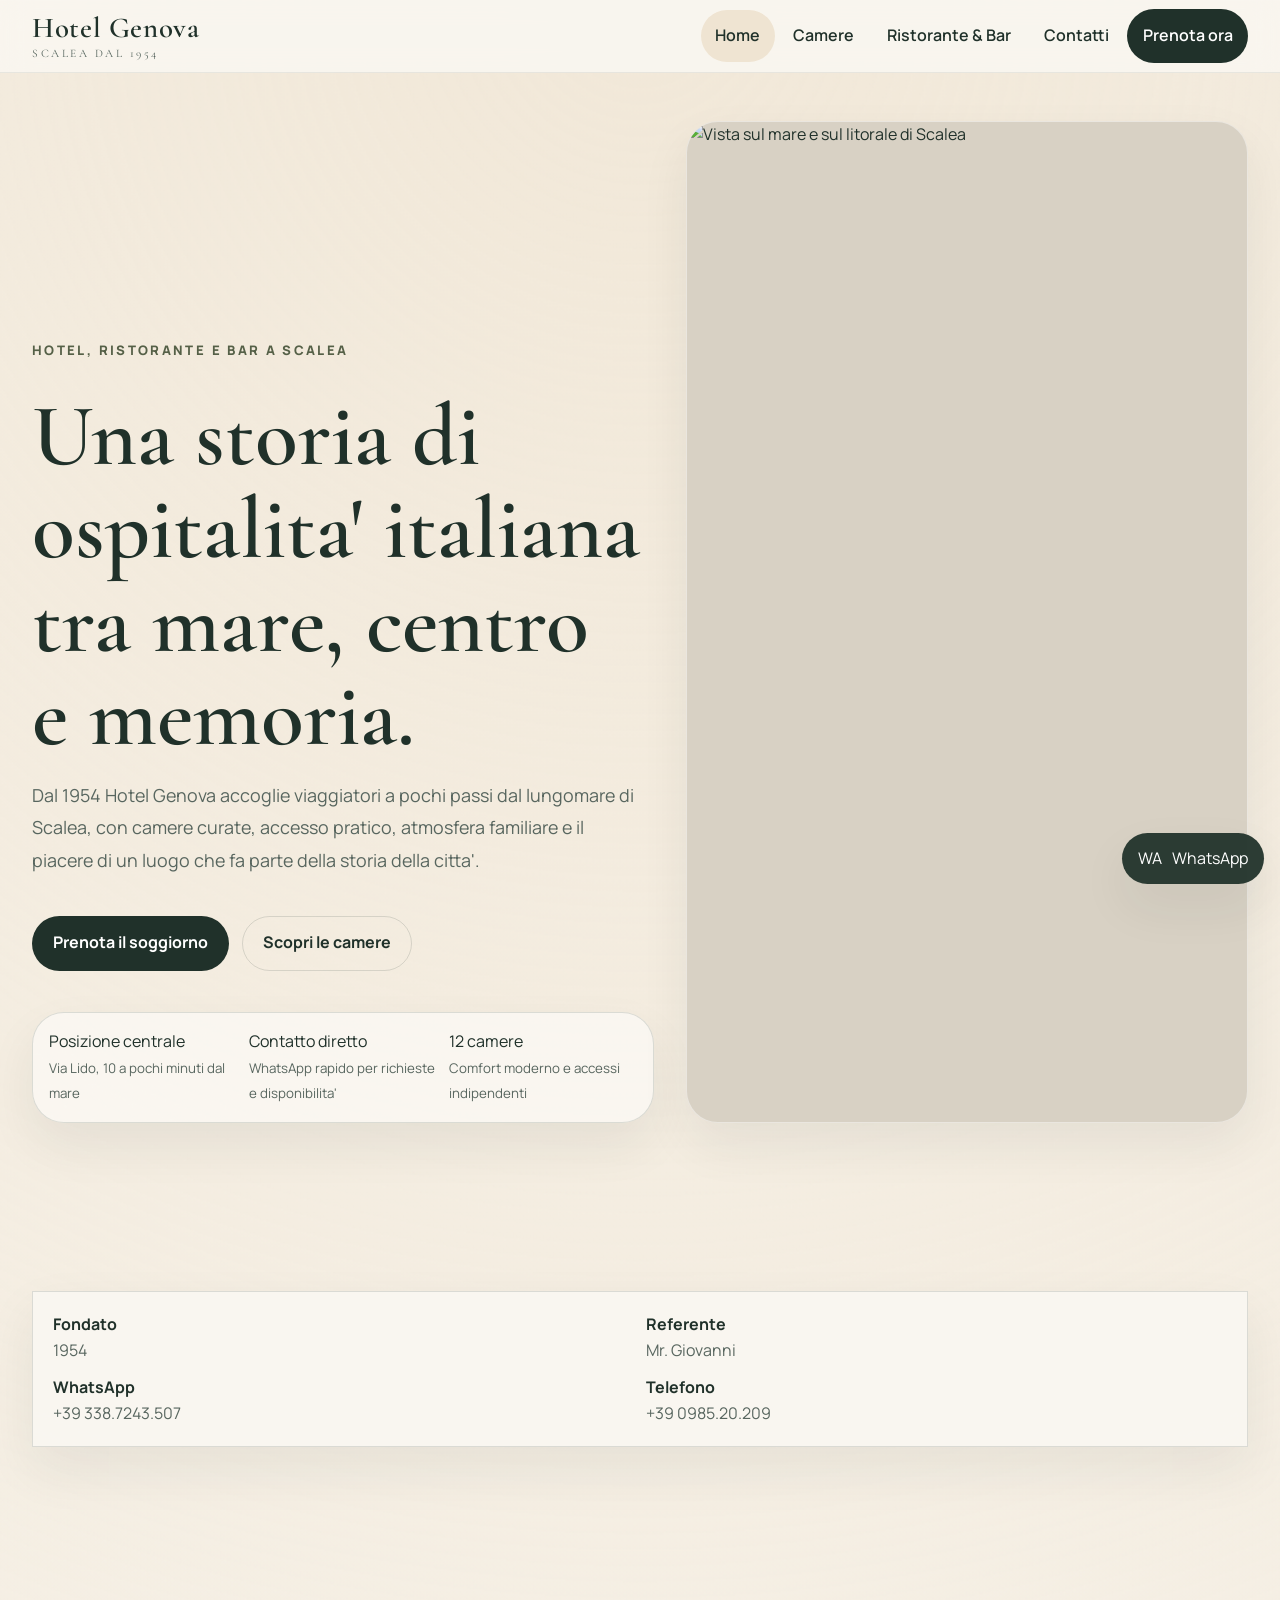
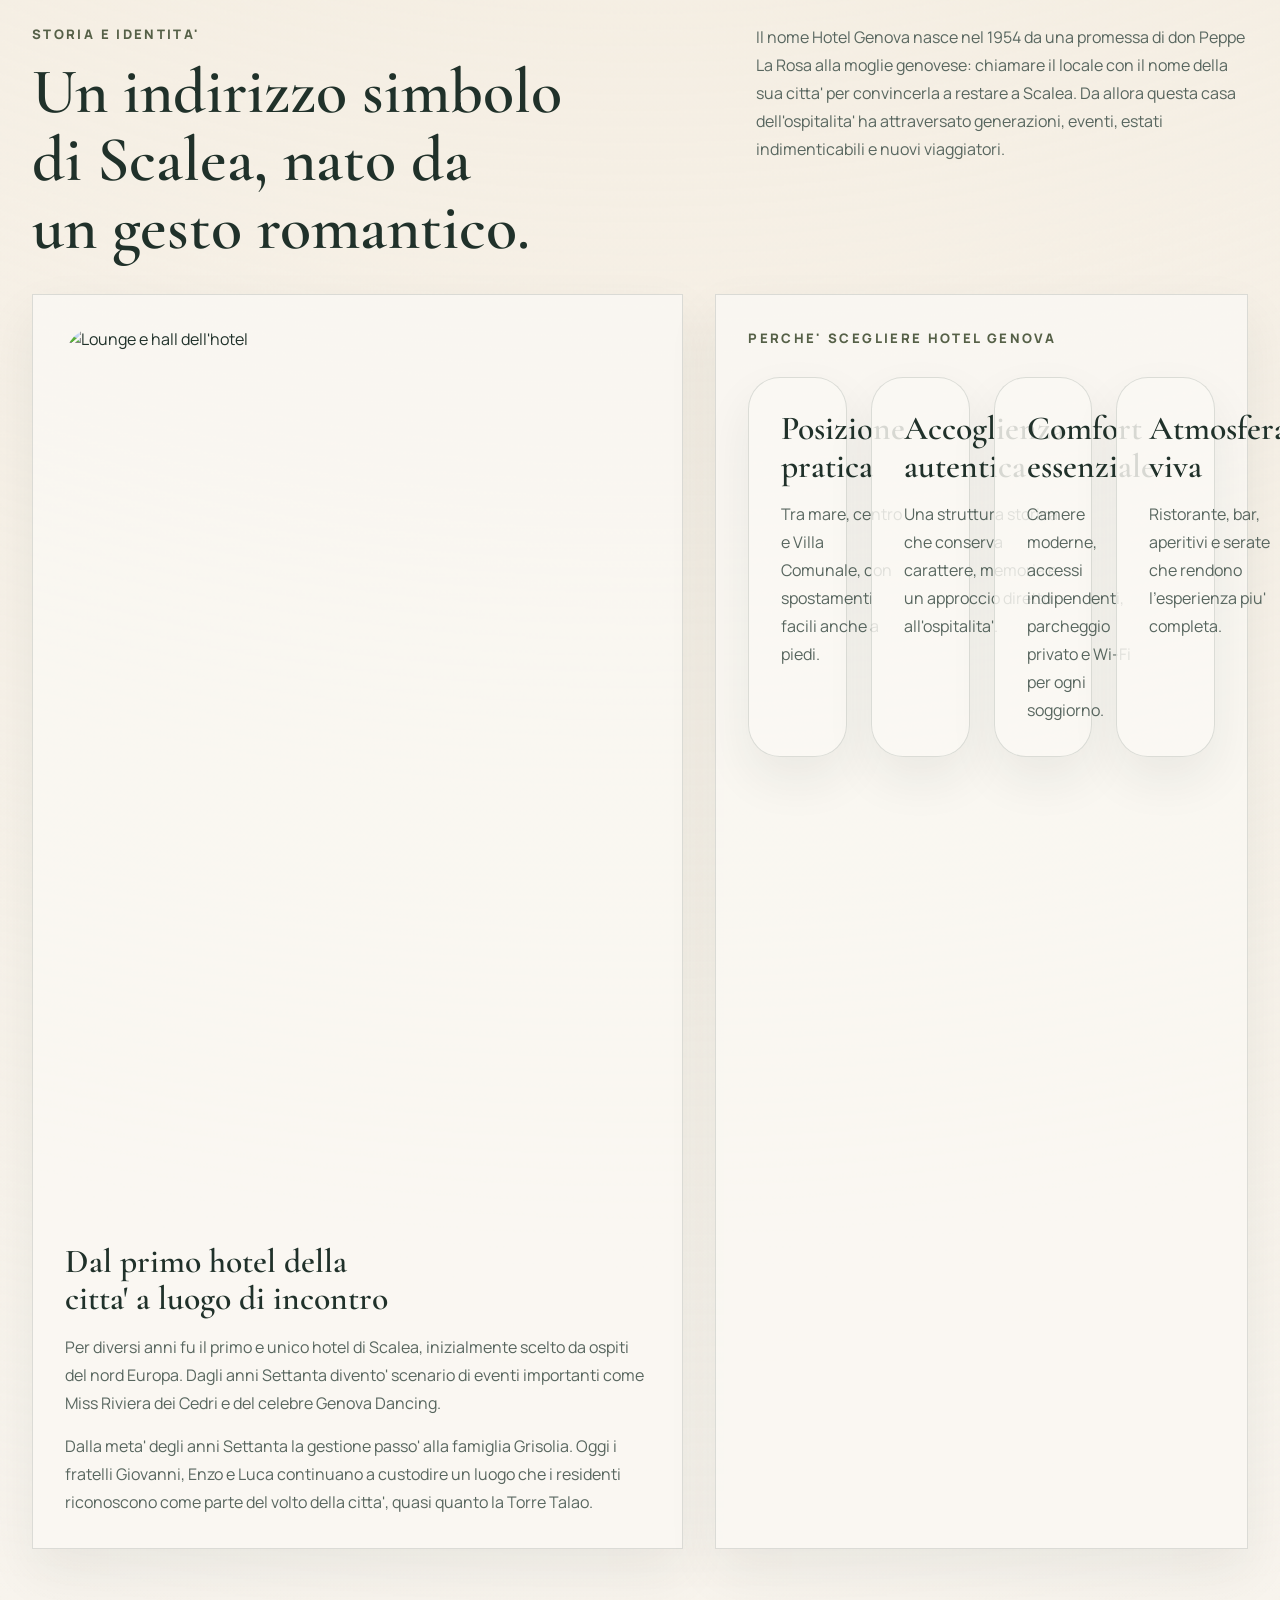
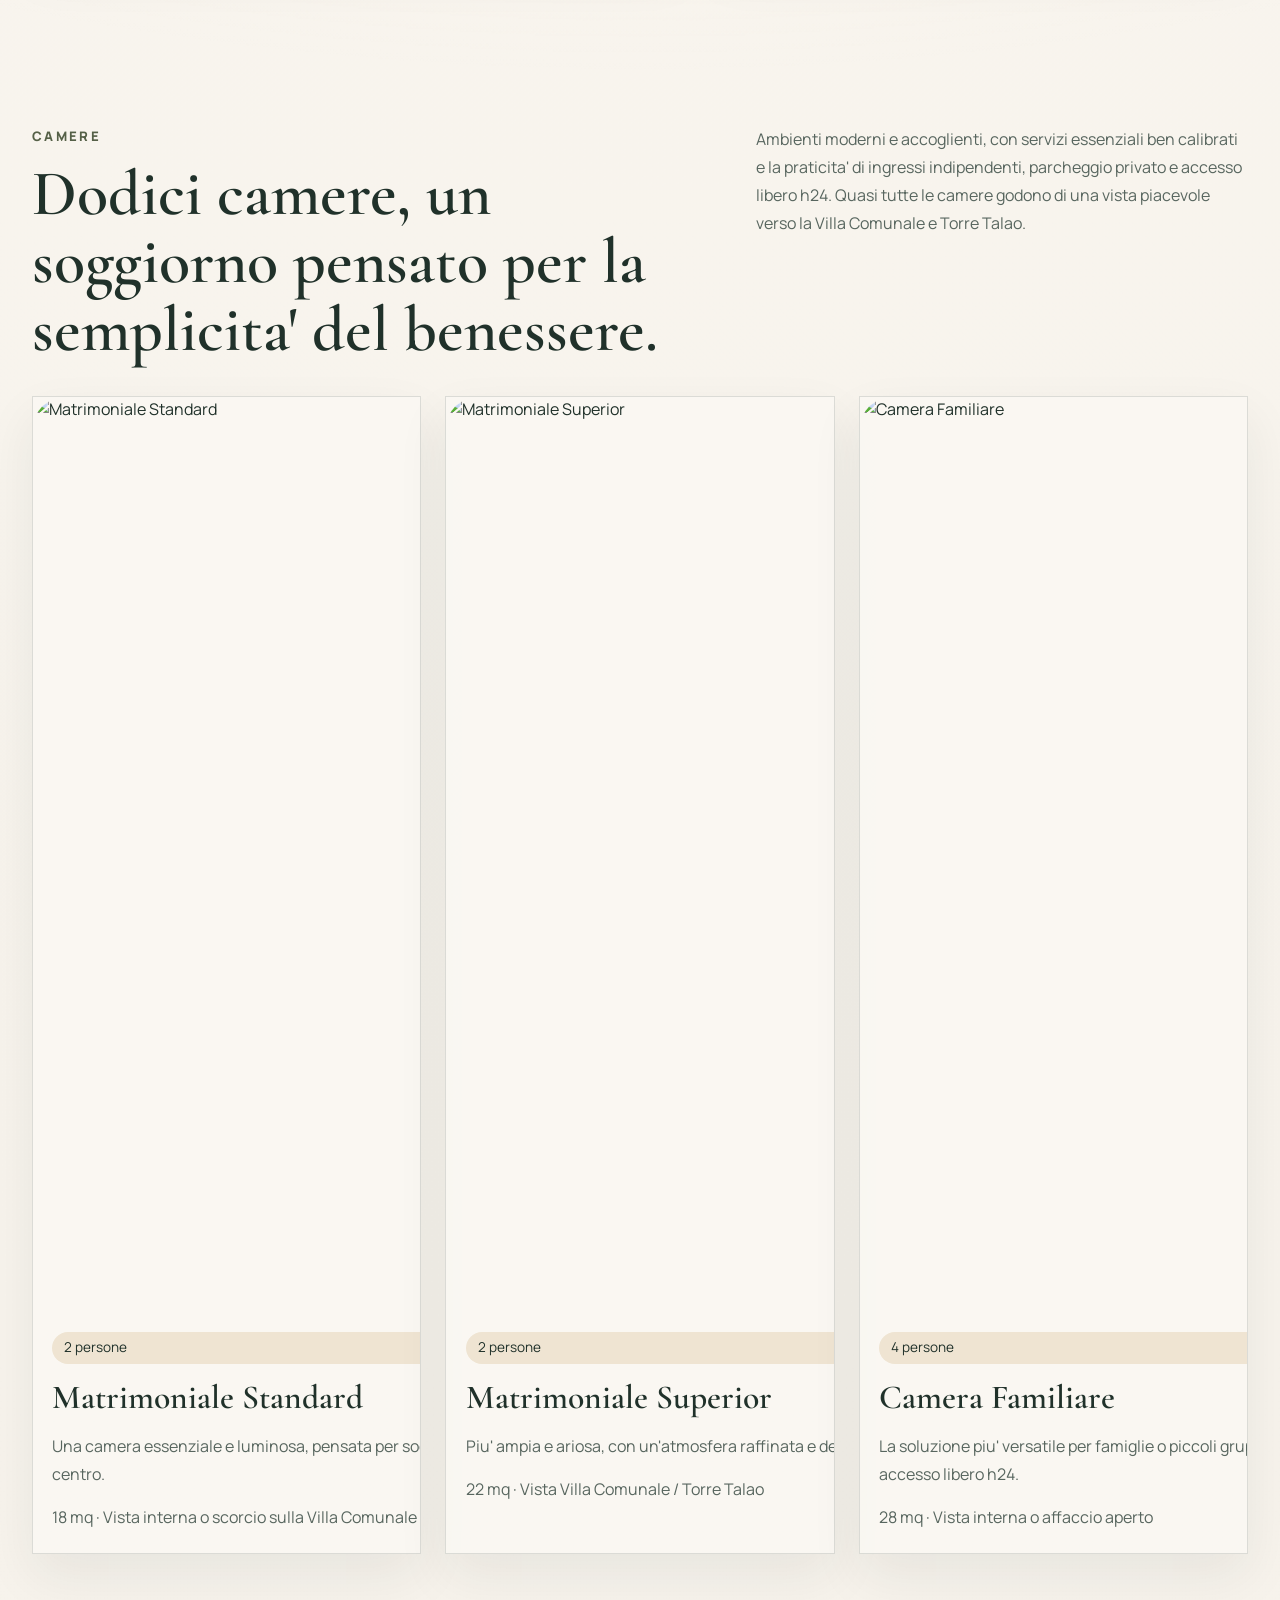
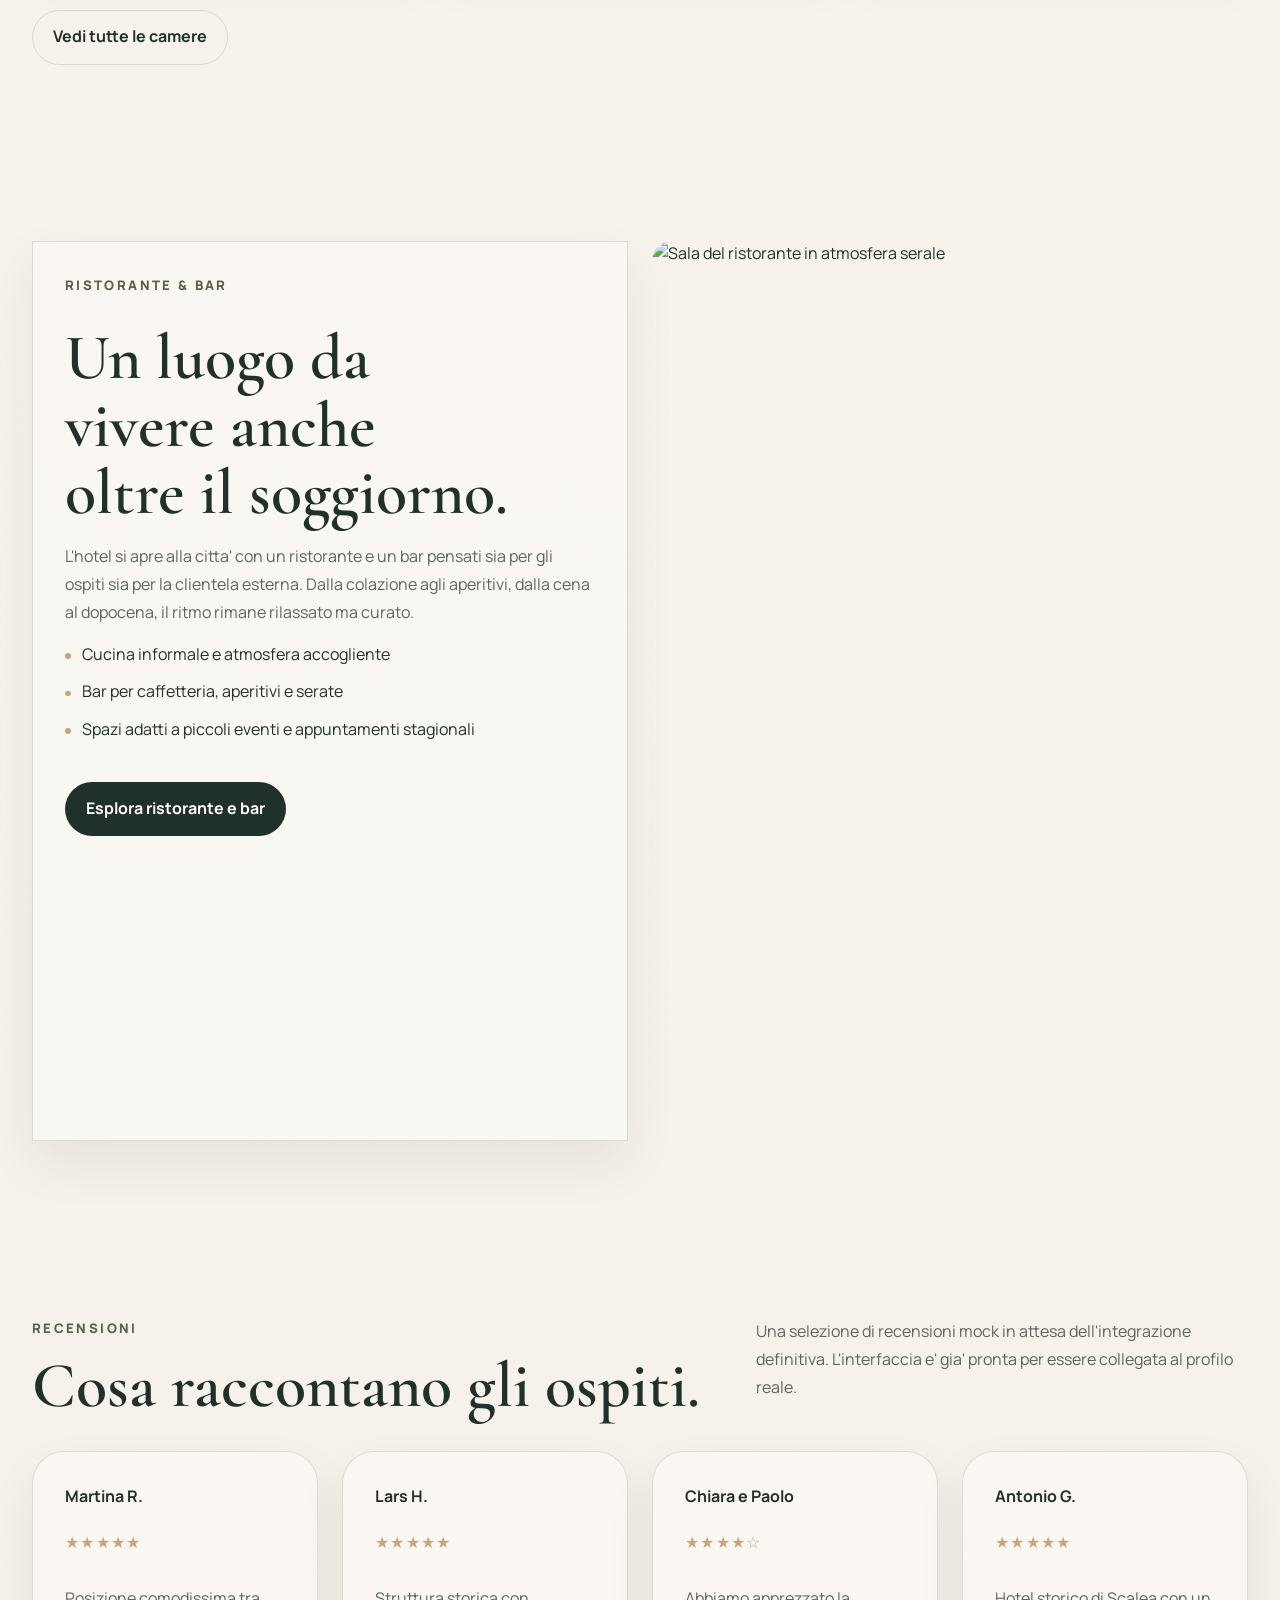
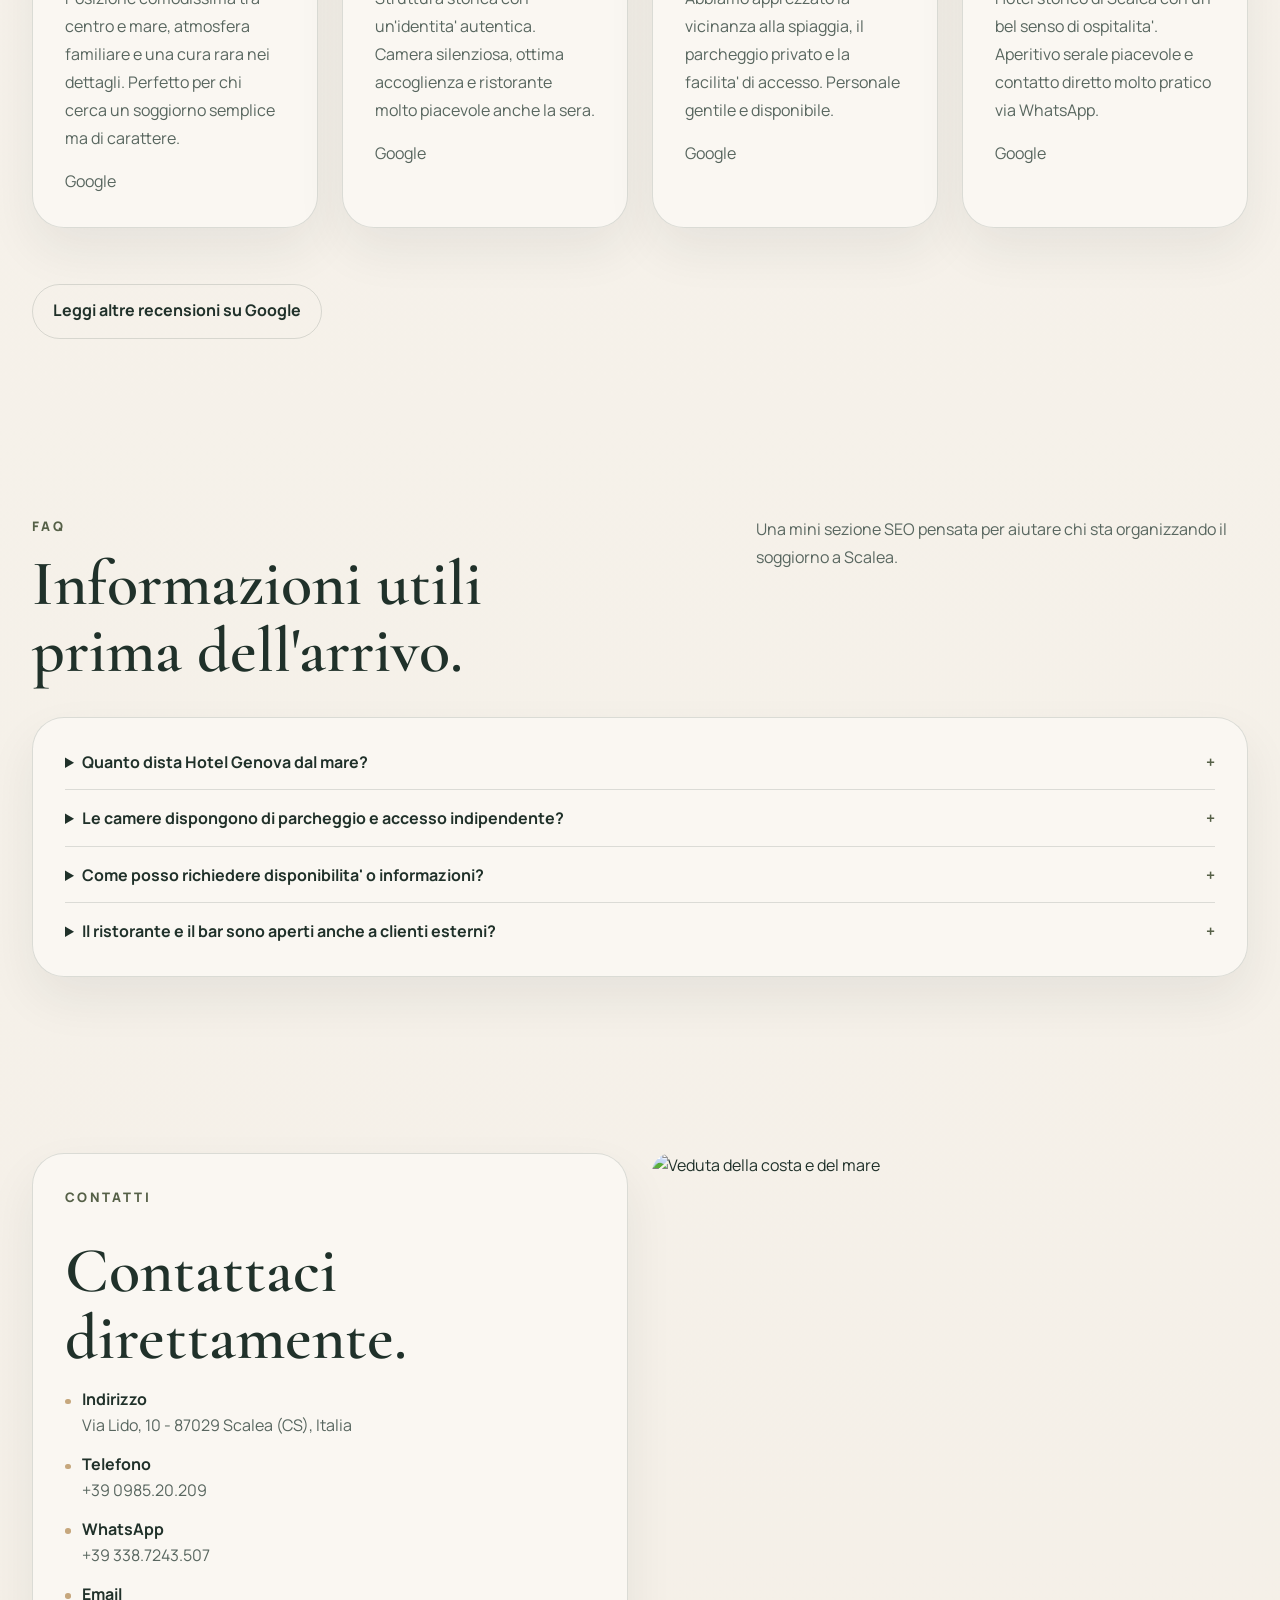
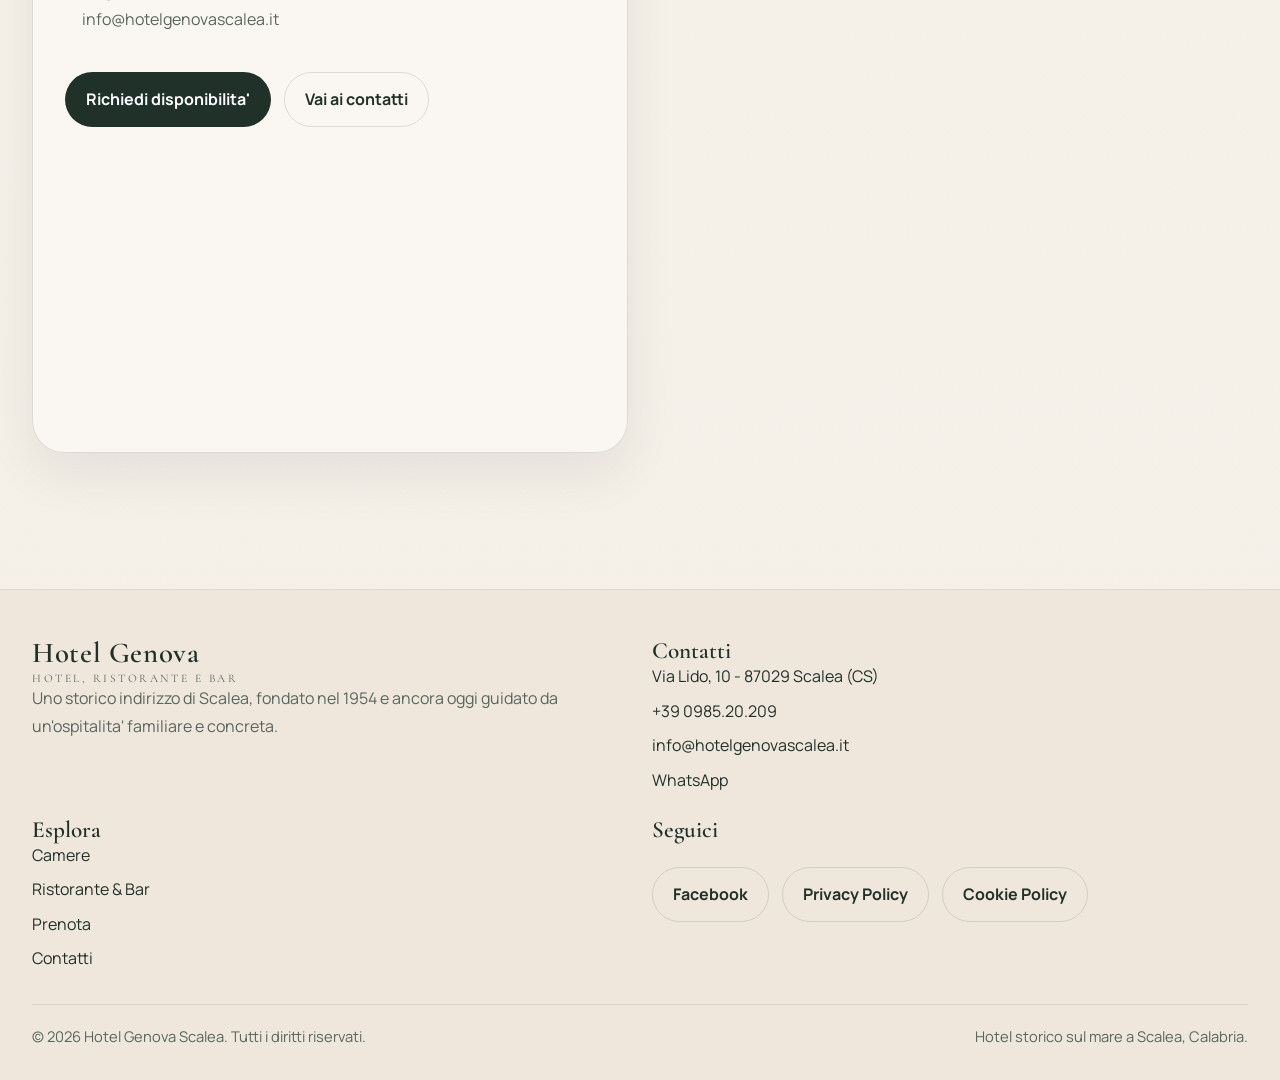
==== commit 780a359d: "prova 1 dopo inizializzazione" ====
--- a/index.html
+++ b/index.html
@@ -82,7 +82,7 @@
               </div>
             </div>
             <div class="hero__media" data-reveal>
-              <img src="assets/images/hero-seaside.svg" alt="Vista placeholder del mare e della terrazza dell'hotel" width="1600" height="1000">
+              <img src="assets/images/hero-seaside.svg" data-image-key="home-hero" alt="Vista sul mare e sul litorale di Scalea" width="1600" height="1000">
             </div>
           </div>
         </div>
@@ -113,7 +113,7 @@
           <div class="story-grid">
             <article class="story-card" data-reveal>
               <div class="story-card__media">
-                <img src="assets/images/history-lounge.svg" alt="Placeholder della lounge storica dell'hotel" loading="lazy" width="1200" height="900">
+                <img src="assets/images/history-lounge.svg" data-image-key="history-lounge" alt="Lounge e hall dell'hotel" loading="lazy" width="1200" height="900">
               </div>
               <div class="story-card__body">
                 <h3>Dal primo hotel della citta' a luogo di incontro</h3>
@@ -163,7 +163,7 @@
               <div class="section__actions"><a class="button" href="ristorante-bar.html">Esplora ristorante e bar</a></div>
             </article>
             <div class="image-card" data-reveal>
-              <img src="assets/images/restaurant-evening.svg" alt="Placeholder del ristorante serale dell'hotel" loading="lazy" width="1200" height="900">
+              <img src="assets/images/restaurant-evening.svg" data-image-key="restaurant-evening" alt="Sala del ristorante in atmosfera serale" loading="lazy" width="1200" height="900">
             </div>
           </div>
         </div>
@@ -215,7 +215,7 @@
               </div>
             </article>
             <div class="image-card" data-reveal>
-              <img src="assets/images/coast-scalea.svg" alt="Placeholder della costa di Scalea" loading="lazy" width="1200" height="900">
+              <img src="assets/images/coast-scalea.svg" data-image-key="coast-view" alt="Veduta della costa e del mare" loading="lazy" width="1200" height="900">
             </div>
           </div>
         </div>
--- a/css/style.css
+++ b/css/style.css
@@ -12,7 +12,7 @@
   --radius-sm: 0.75rem;
   --radius-md: 1.25rem;
   --radius-lg: 2rem;
-  --container: min(100% - 2rem, 74rem);
+  --container: min(100% - 2rem, 76rem);
   --font-body: "Manrope", "Segoe UI", sans-serif;
   --font-heading: "Cormorant Garamond", Georgia, serif;
   --transition: 180ms ease;
@@ -37,6 +37,7 @@
   font-family: var(--font-body);
   line-height: 1.6;
   text-rendering: optimizeLegibility;
+  overflow-x: hidden;
 }
 
 img,
@@ -44,6 +45,10 @@
 iframe {
   display: block;
   max-width: 100%;
+}
+
+figure {
+  margin: 0;
 }
 
 a {
@@ -119,7 +124,6 @@
 .section__inner,
 .hero__inner,
 .page-hero__inner,
-.page-shell,
 .booking-hero__inner {
   width: var(--container);
   margin-inline: auto;
@@ -130,14 +134,15 @@
   align-items: center;
   justify-content: space-between;
   gap: 1rem;
-  min-height: 4.75rem;
+  min-height: 4.5rem;
+  padding-block: 0.4rem;
 }
 
 .logo {
   display: inline-flex;
   flex-direction: column;
   font-family: var(--font-heading);
-  line-height: 1;
+  line-height: 1.05;
   letter-spacing: 0.04em;
 }
 
@@ -213,6 +218,7 @@
   display: block;
   padding: 0.8rem 0.9rem;
   border-radius: 999px;
+  font-weight: 600;
 }
 
 .site-nav a:hover,
@@ -260,7 +266,7 @@
 .hero,
 .page-hero,
 .booking-hero {
-  padding: 2rem 0 4rem;
+  padding: clamp(1.5rem, 4vw, 3rem) 0 clamp(3rem, 7vw, 5rem);
 }
 
 .hero__grid,
@@ -285,10 +291,31 @@
   align-items: end;
 }
 
+.hero__grid > *,
+.page-hero__grid > *,
+.booking-hero__grid > *,
+.story-grid > *,
+.split-section > *,
+.contact-grid > *,
+.booking-layout > *,
+.details-grid > *,
+.events-grid > *,
+.gallery-grid > *,
+.reasons-grid > *,
+.rooms-grid > *,
+.reviews-grid > *,
+.footer-grid > *,
+.section__intro > * {
+  min-width: 0;
+}
+
 .hero__content,
 .page-hero__content,
 .booking-hero__content {
-  padding-top: 1rem;
+  display: grid;
+  gap: 1rem;
+  align-content: start;
+  padding-top: 0.6rem;
 }
 
 h1,
@@ -297,7 +324,8 @@
   margin: 0;
   font-family: var(--font-heading);
   font-weight: 600;
-  line-height: 0.96;
+  line-height: 1.06;
+  text-wrap: balance;
 }
 
 h1 {
@@ -310,16 +338,20 @@
 
 h3 {
   font-size: clamp(1.5rem, 4vw, 2.1rem);
+  line-height: 1.12;
 }
 
 p {
   margin: 0;
   color: var(--muted);
+  max-width: 70ch;
+  line-height: 1.75;
 }
 
 .lead {
   max-width: 38rem;
-  font-size: 1.05rem;
+  font-size: clamp(1.04rem, 1.4vw, 1.18rem);
+  line-height: 1.8;
 }
 
 .hero__actions,
@@ -334,6 +366,7 @@
 
 .hero__media,
 .page-hero__media,
+.booking-hero__media,
 .gallery-card img,
 .story-card__media img,
 .room-card img,
@@ -350,16 +383,20 @@
 }
 
 .hero__media,
-.page-hero__media {
+.page-hero__media,
+.booking-hero__media {
   overflow: hidden;
   border: 1px solid rgba(255, 255, 255, 0.45);
   box-shadow: var(--shadow-soft);
+  background: #d8d1c4;
 }
 
 .hero__media img,
-.page-hero__media img {
+.page-hero__media img,
+.booking-hero__media img {
   width: 100%;
-  min-height: 20rem;
+  min-height: 22rem;
+  aspect-ratio: 5 / 6;
   object-fit: cover;
 }
 
@@ -393,6 +430,11 @@
   gap: 0.75rem;
 }
 
+.contact-list {
+  display: grid;
+  gap: 0.85rem;
+}
+
 .booking-widget__item span,
 .meta-list li strong,
 .contact-list strong {
@@ -422,13 +464,14 @@
 
 .section__intro {
   display: grid;
-  gap: 1rem;
+  gap: 1.1rem;
 }
 
 .info-strip {
   padding: 1.25rem;
 }
 
+.section-card,
 .story-card,
 .contact-card,
 .form-card,
@@ -439,11 +482,15 @@
 .faq,
 .map-card,
 .info-card {
-  padding: 1.3rem;
+  padding: clamp(1.35rem, 3vw, 2rem);
+  display: grid;
+  gap: 1rem;
+  align-content: start;
 }
 
 .story-card__media,
-.image-card {
+.image-card,
+.gallery-card {
   overflow: hidden;
   border-radius: var(--radius-md);
 }
@@ -459,13 +506,18 @@
 
 .story-card__body,
 .room-card__body,
-.event-card__body {
-  display: grid;
-  gap: 0.85rem;
+.event-card__body,
+.contact-card,
+.info-card,
+.reason-card,
+.review-card,
+.section-card {
+  display: grid;
+  gap: 0.95rem;
 }
 
 .meta-list {
-  grid-template-columns: repeat(2, minmax(0, 1fr));
+  grid-template-columns: repeat(1, minmax(0, 1fr));
 }
 
 .feature-list li,
@@ -495,10 +547,12 @@
 
 .room-card {
   overflow: hidden;
+  padding: 0;
+  height: 100%;
 }
 
 .room-card__body {
-  padding-top: 1rem;
+  padding: 1.2rem 1.2rem 1.35rem;
 }
 
 .tag {
@@ -524,11 +578,15 @@
 }
 
 .gallery-grid {
-  grid-template-columns: repeat(2, minmax(0, 1fr));
+  grid-template-columns: repeat(1, minmax(0, 1fr));
 }
 
 .gallery-card--wide {
-  grid-column: span 2;
+  grid-column: auto;
+}
+
+.gallery-card img {
+  aspect-ratio: 5 / 4;
 }
 
 .faq-list {
@@ -571,6 +629,11 @@
   gap: 0.45rem;
   color: var(--text);
   font-weight: 700;
+}
+
+form {
+  display: grid;
+  gap: 1rem;
 }
 
 input,
@@ -620,6 +683,10 @@
 .footer-contact {
   display: grid;
   gap: 0.55rem;
+}
+
+.footer-grid h3 {
+  font-size: 1.45rem;
 }
 
 .footer-note {
@@ -654,16 +721,18 @@
 }
 
 .page-shell {
-  padding-top: 1rem;
-}
-
-[data-reveal] {
+  width: 100%;
+  margin: 0;
+  padding-top: 0.5rem;
+}
+
+.js [data-reveal] {
   opacity: 0;
   transform: translateY(18px);
   transition: opacity 520ms ease, transform 520ms ease;
 }
 
-[data-reveal].is-visible {
+.js [data-reveal].is-visible {
   opacity: 1;
   transform: translateY(0);
 }
--- a/css/responsive.css
+++ b/css/responsive.css
@@ -27,9 +27,6 @@
     padding: 3rem 0 5rem;
   }
 
-  .hero__grid,
-  .page-hero__grid,
-  .booking-hero__grid,
   .story-grid,
   .split-section,
   .contact-grid,
@@ -39,8 +36,8 @@
     grid-template-columns: repeat(2, minmax(0, 1fr));
   }
 
-  .section__intro--inline {
-    grid-template-columns: 1.4fr 1fr;
+  .meta-list {
+    grid-template-columns: repeat(2, minmax(0, 1fr));
   }
 
   .rooms-grid,
@@ -51,7 +48,7 @@
   }
 
   .gallery-grid {
-    grid-template-columns: repeat(4, minmax(0, 1fr));
+    grid-template-columns: repeat(2, minmax(0, 1fr));
   }
 
   .gallery-card--wide {
@@ -79,6 +76,17 @@
     gap: 2rem;
   }
 
+  .hero__media img,
+  .page-hero__media img,
+  .booking-hero__media img {
+    aspect-ratio: 4 / 3;
+  }
+
+  .section__intro--inline {
+    grid-template-columns: 1.32fr 0.92fr;
+    align-items: start;
+  }
+
   .section {
     padding: 5.5rem 0;
   }
@@ -101,7 +109,15 @@
     grid-template-columns: repeat(4, minmax(0, 1fr));
   }
 
+  .gallery-grid {
+    grid-template-columns: repeat(4, minmax(0, 1fr));
+  }
+
   .booking-layout {
     grid-template-columns: 1.2fr 0.8fr;
   }
+
+  .booking-widget__grid {
+    grid-template-columns: repeat(3, minmax(0, 1fr));
+  }
 }
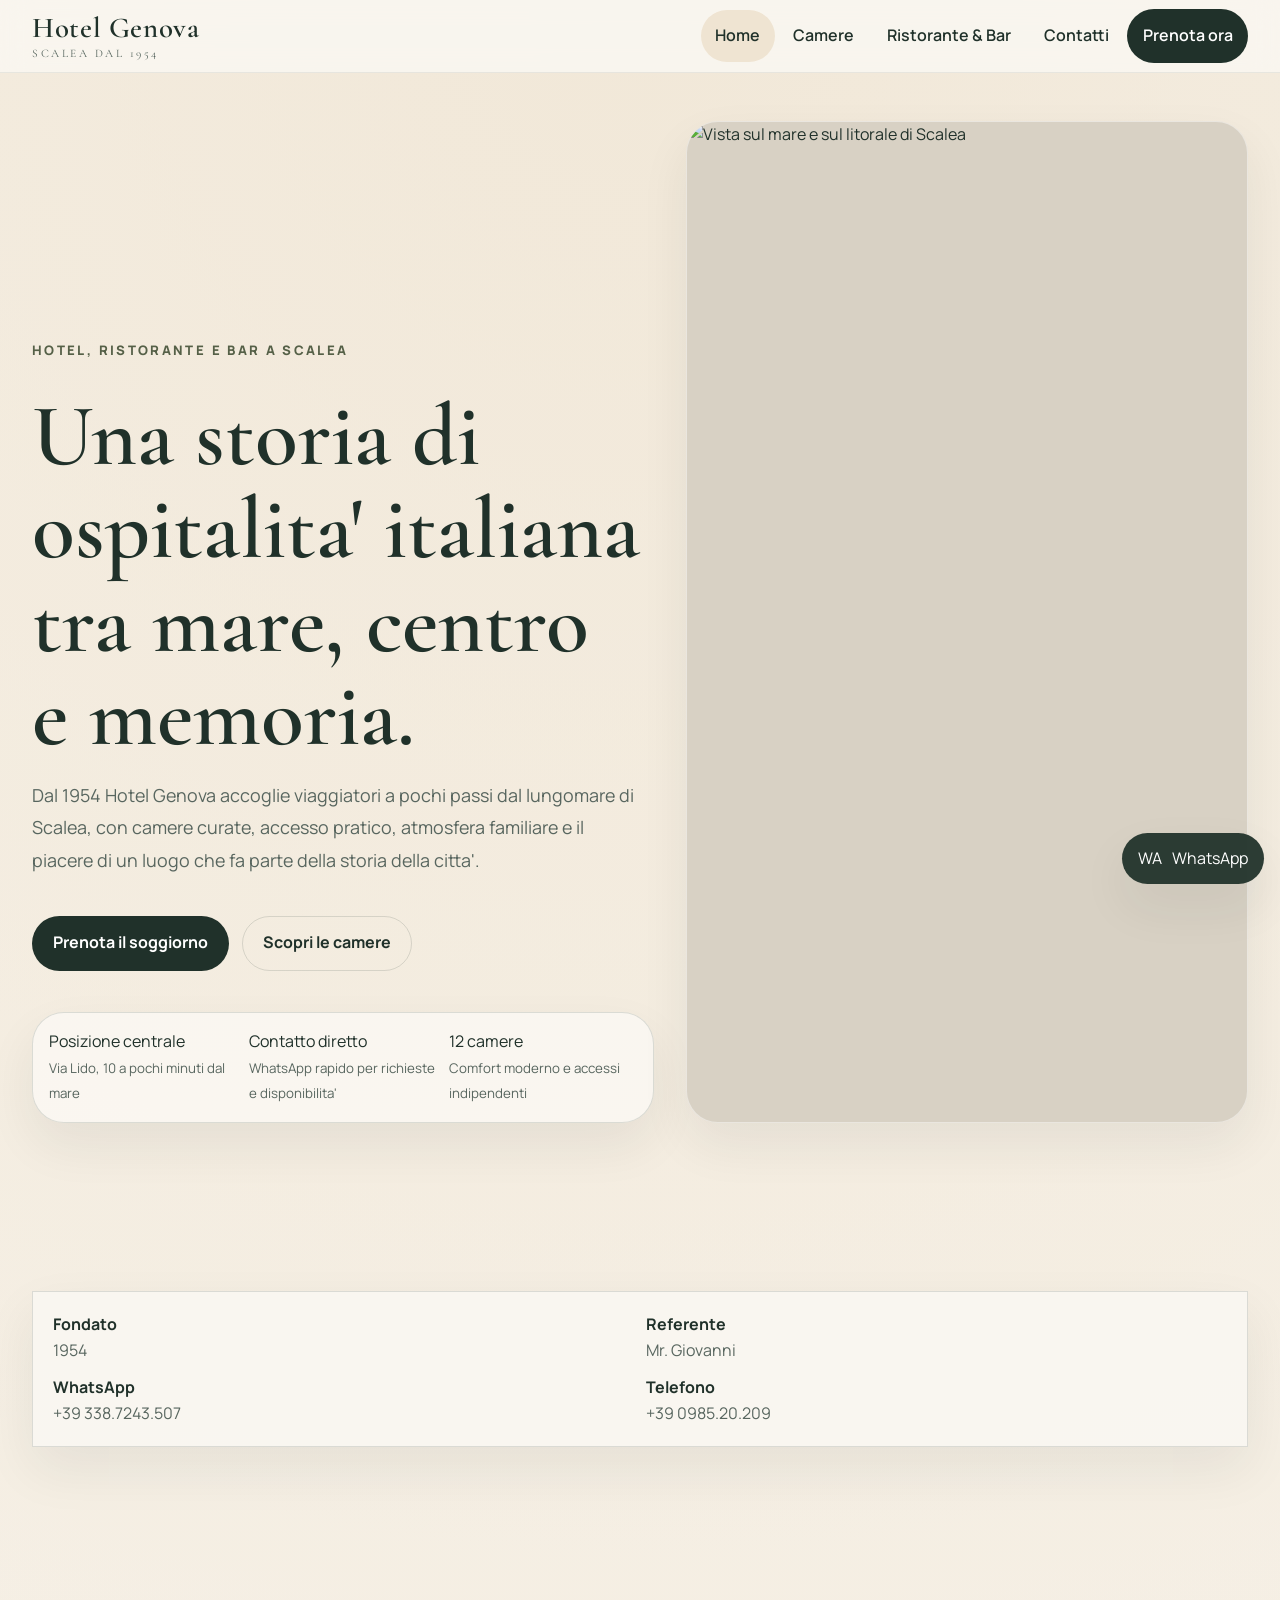
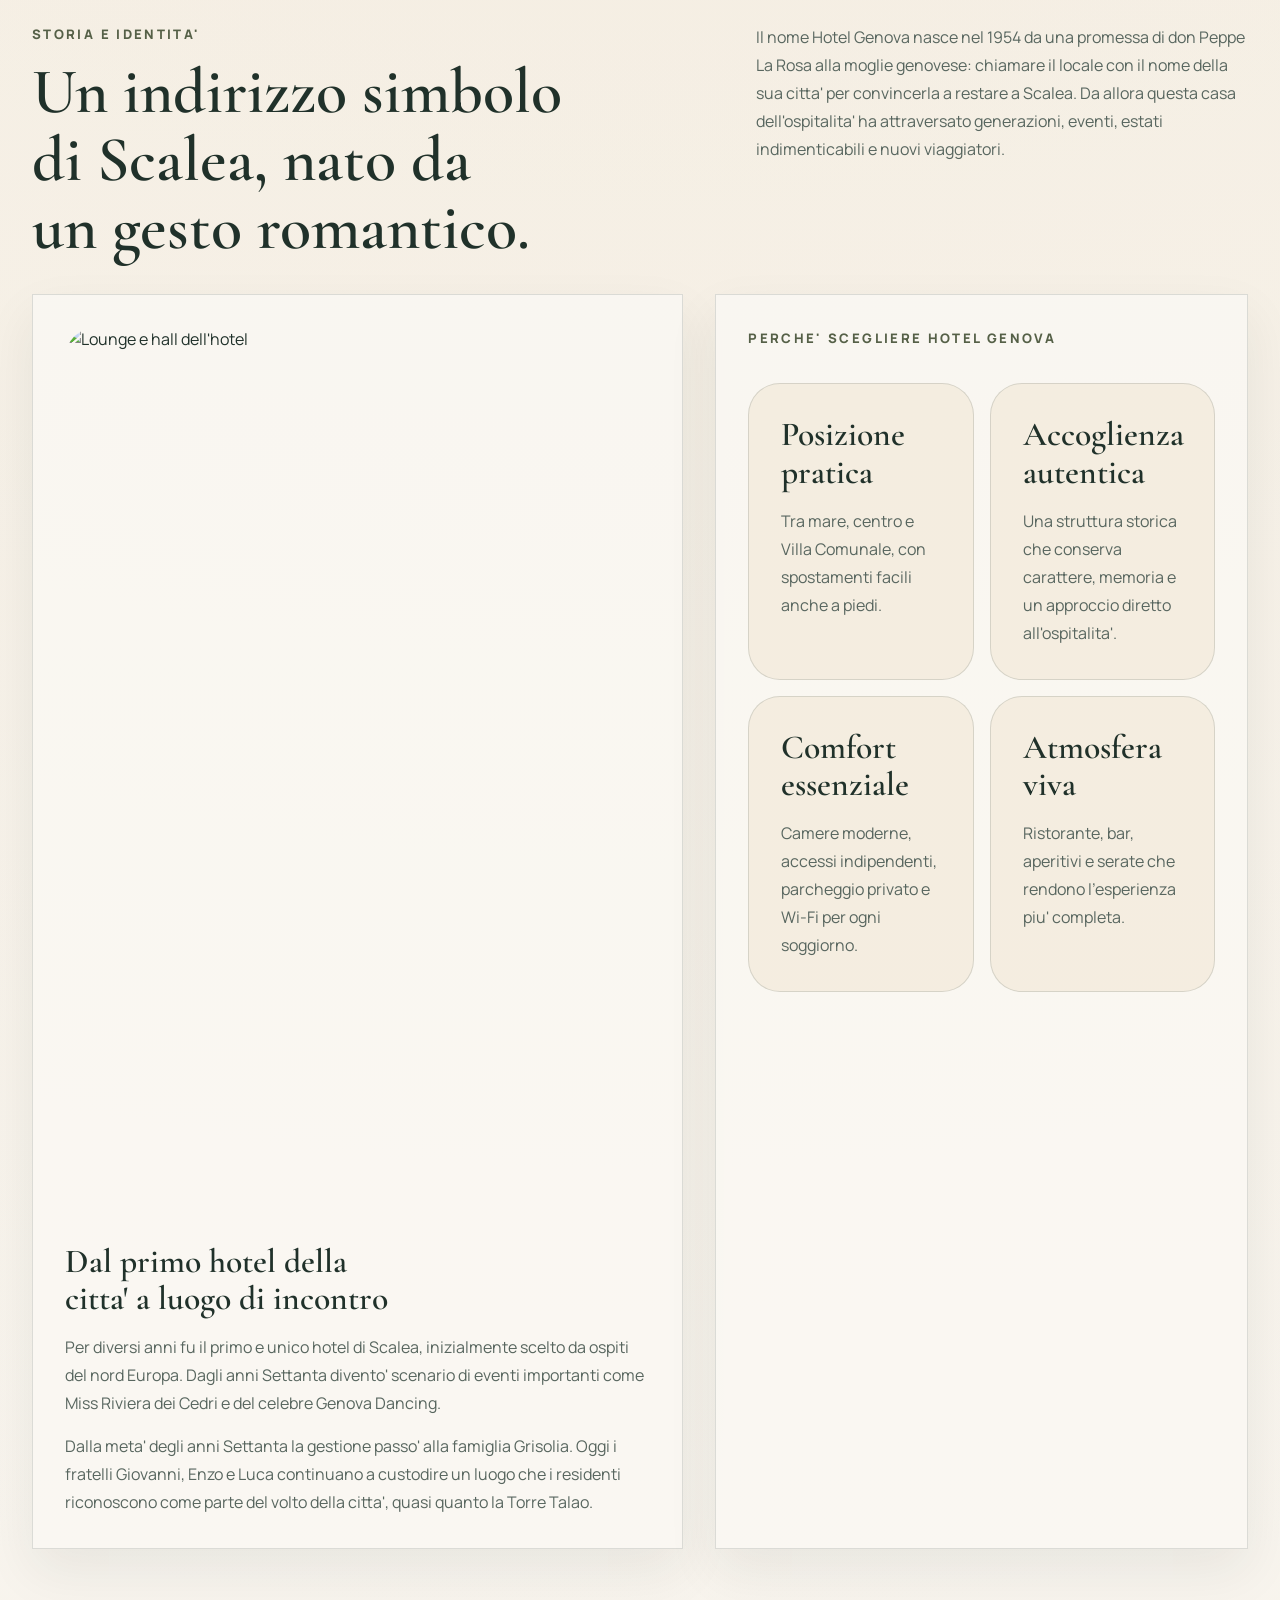
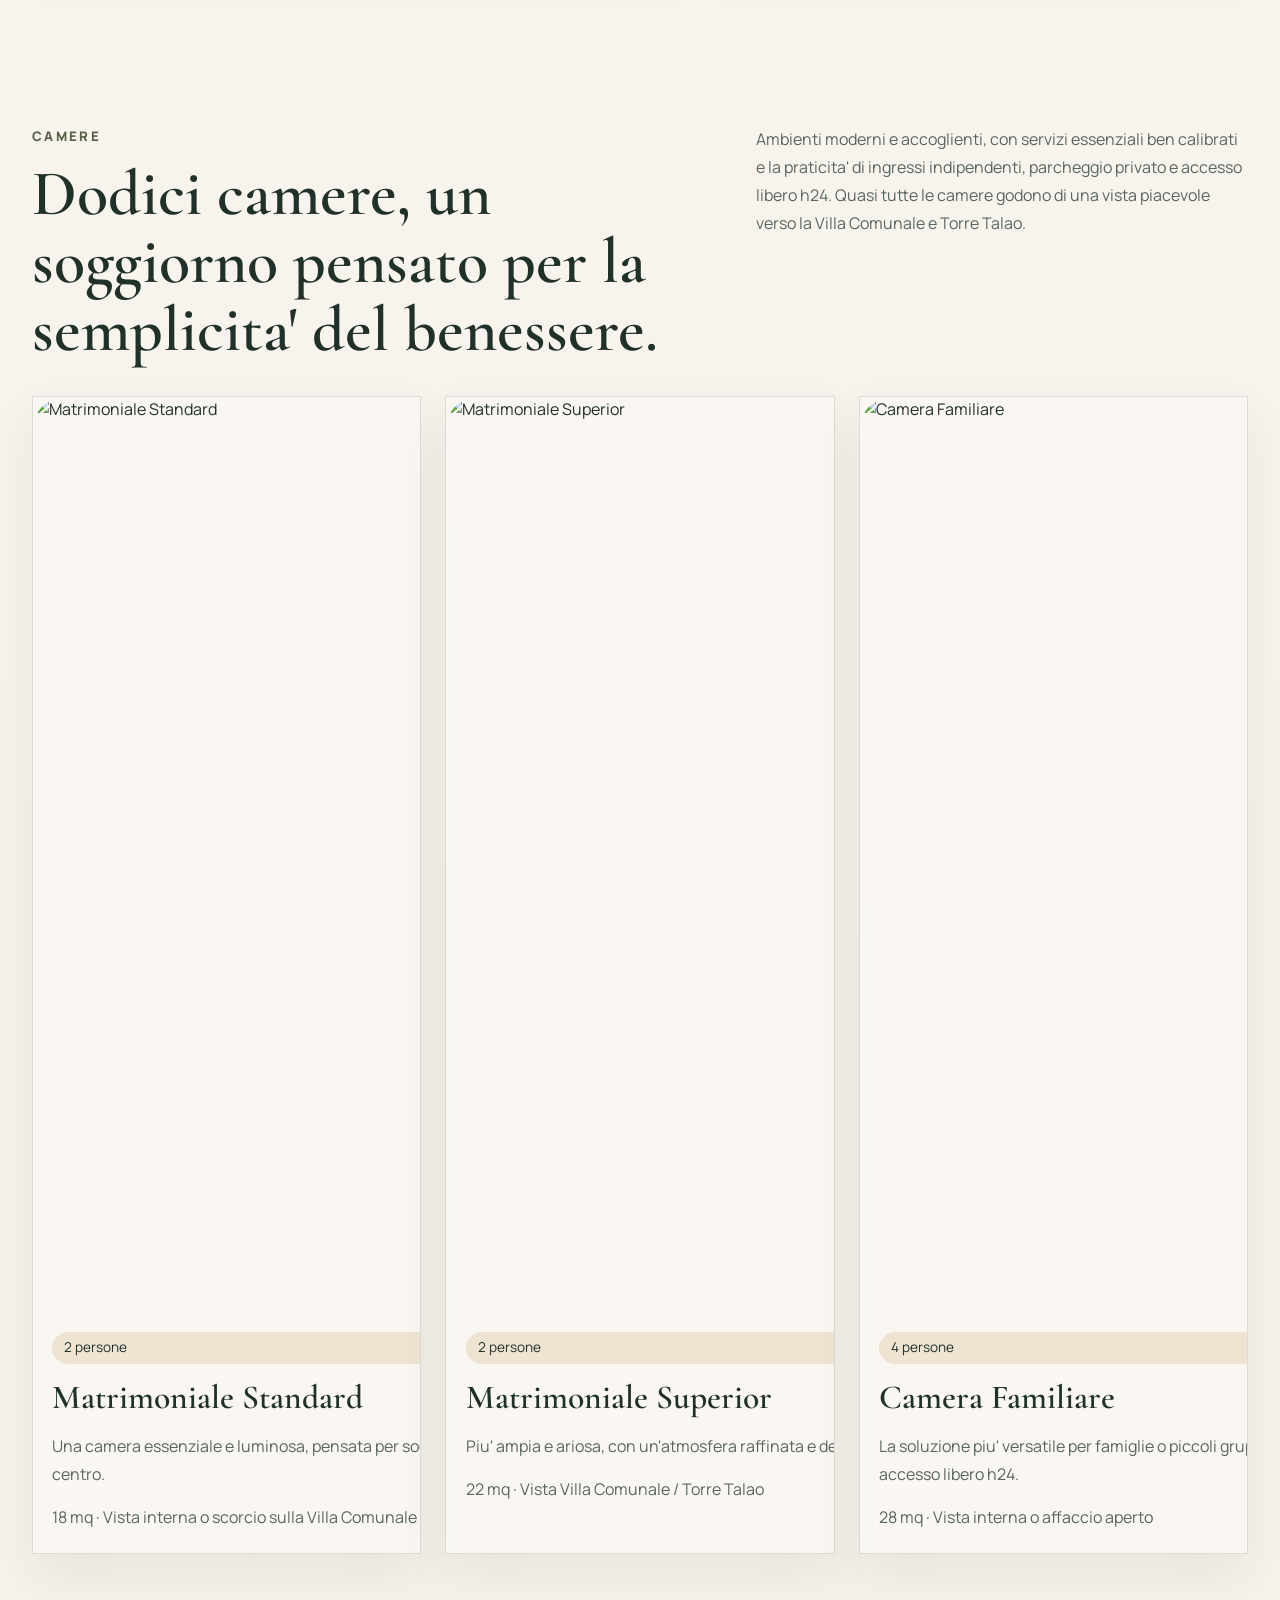
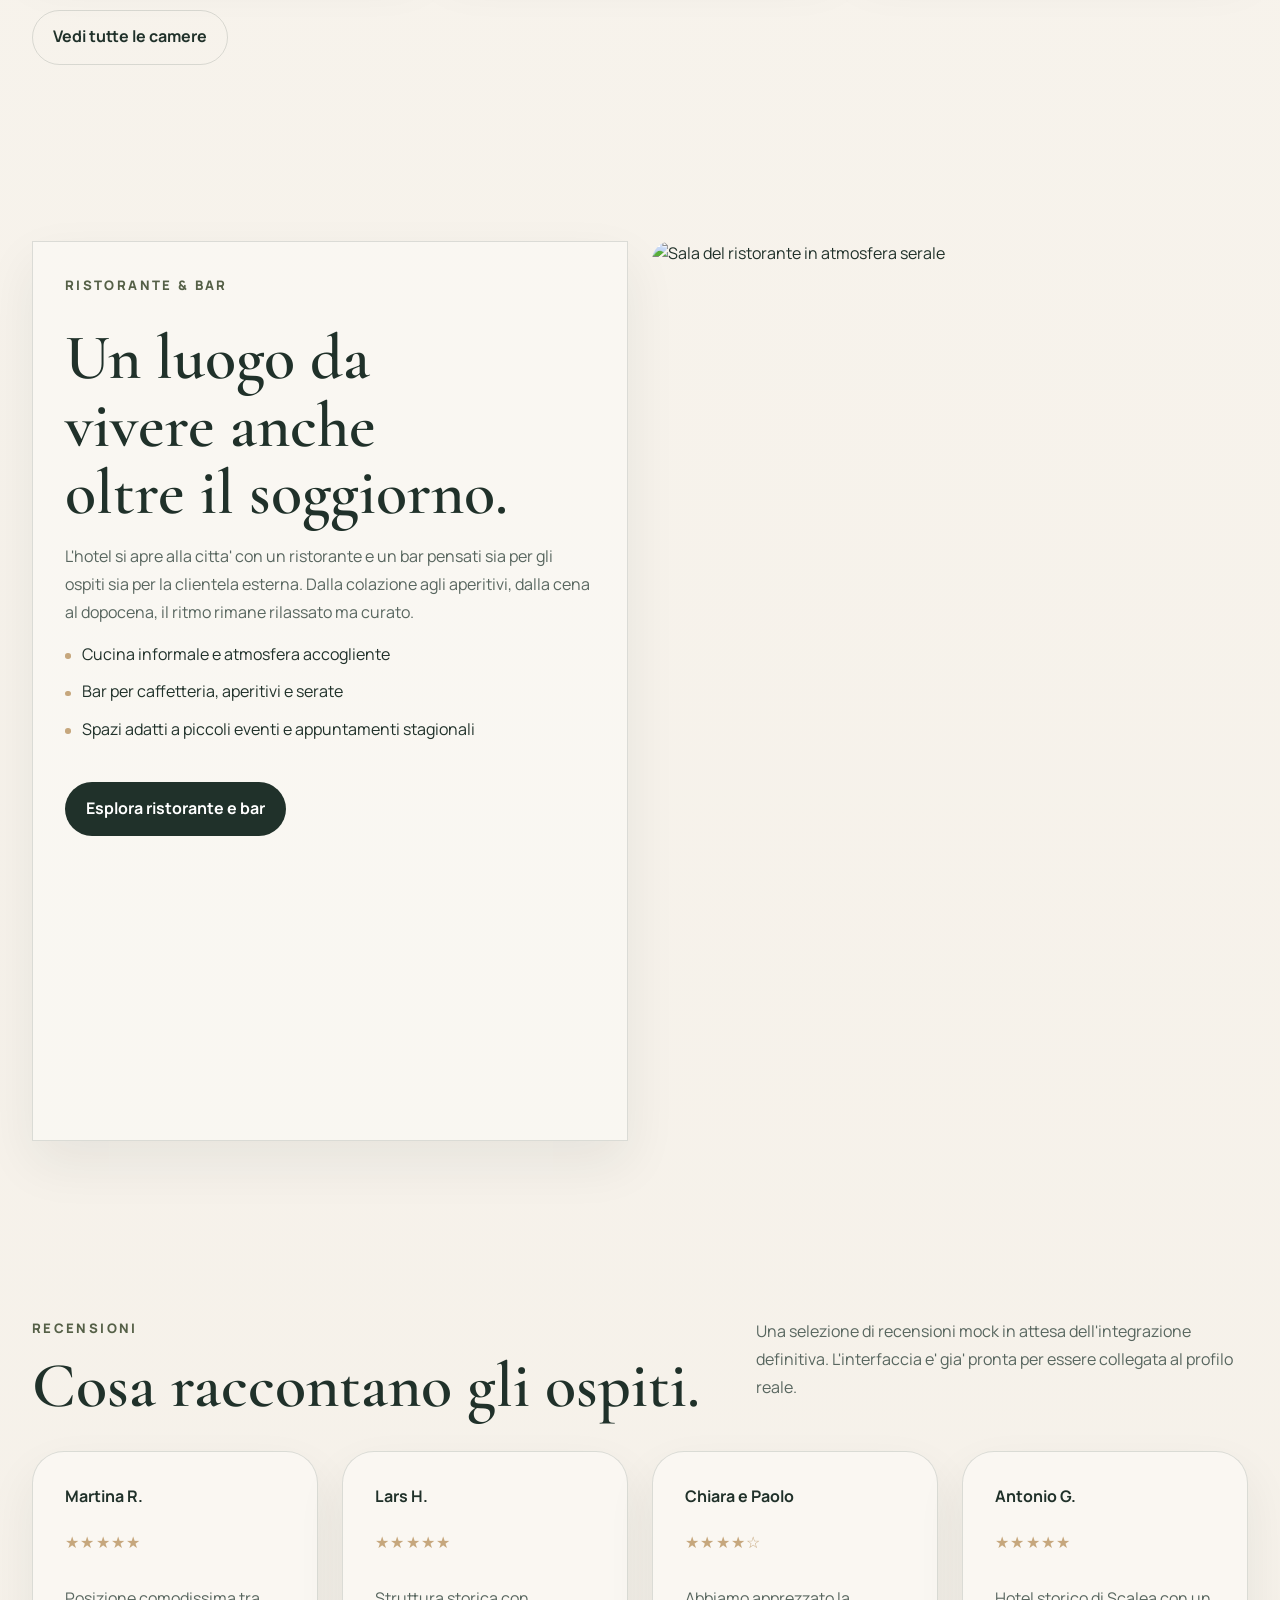
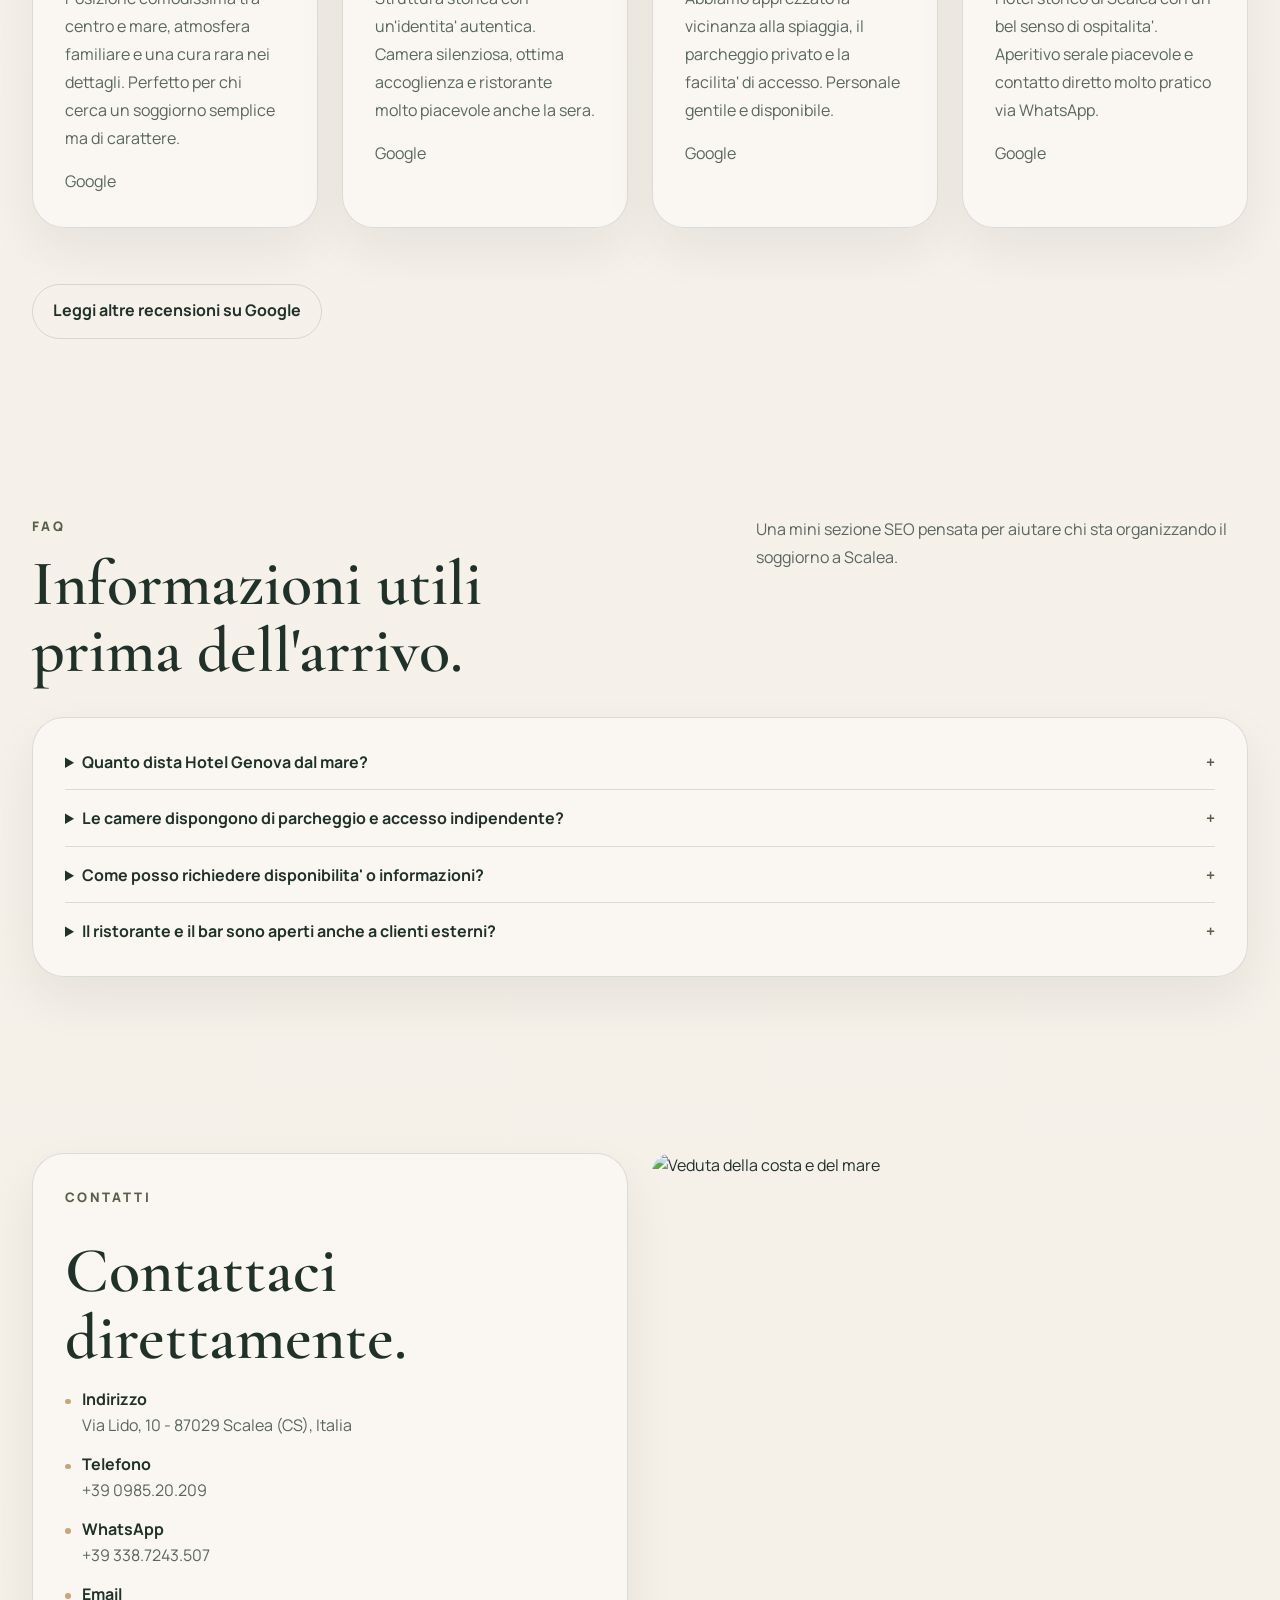
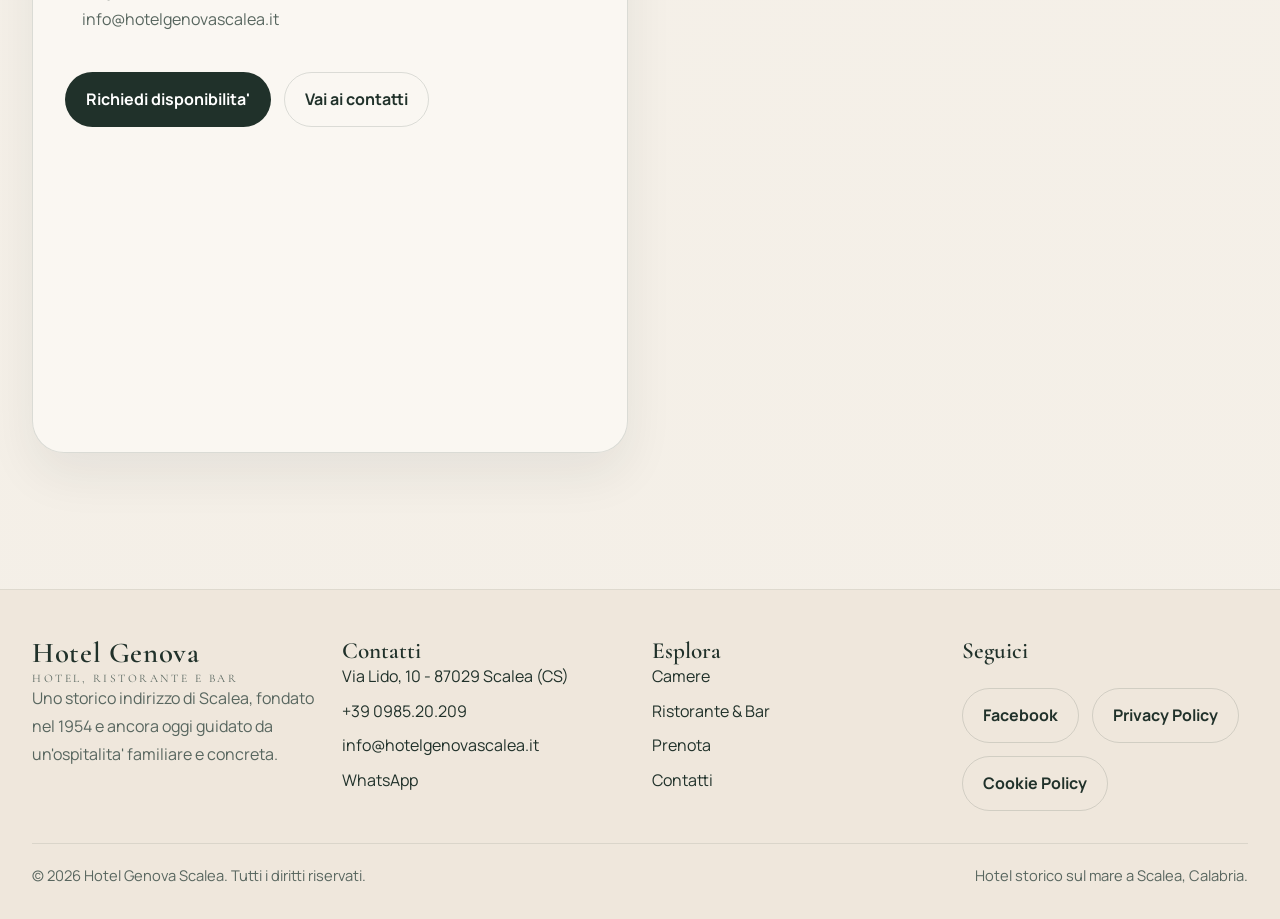
==== commit 6b795256: "prova 2 dopo inizializzazione" ====
--- a/index.html
+++ b/index.html
@@ -82,7 +82,7 @@
               </div>
             </div>
             <div class="hero__media" data-reveal>
-              <img src="assets/images/hero-seaside.svg" data-image-key="home-hero" alt="Vista sul mare e sul litorale di Scalea" width="1600" height="1000">
+              <img src="assets/images/hero-seaside.svg" data-image-key="home-hero" alt="Vista sul mare e sul litorale di Scalea" width="1600" height="1000" fetchpriority="high">
             </div>
           </div>
         </div>
@@ -121,7 +121,7 @@
                 <p>Dalla meta' degli anni Settanta la gestione passo' alla famiglia Grisolia. Oggi i fratelli Giovanni, Enzo e Luca continuano a custodire un luogo che i residenti riconoscono come parte del volto della citta', quasi quanto la Torre Talao.</p>
               </div>
             </article>
-            <div class="section-card" data-reveal>
+            <div class="section-card section-card--reasons" data-reveal>
               <p class="eyebrow">Perche' scegliere Hotel Genova</p>
               <div class="reasons-grid">
                 <article class="reason-card"><h3>Posizione pratica</h3><p>Tra mare, centro e Villa Comunale, con spostamenti facili anche a piedi.</p></article>
--- a/css/style.css
+++ b/css/style.css
@@ -516,6 +516,20 @@
   gap: 0.95rem;
 }
 
+.section-card--reasons {
+  gap: 1.35rem;
+}
+
+.section-card--reasons .reasons-grid {
+  grid-template-columns: repeat(1, minmax(0, 1fr));
+  gap: 1rem;
+}
+
+.section-card--reasons .reason-card {
+  background: rgba(239, 228, 210, 0.52);
+  box-shadow: none;
+}
+
 .meta-list {
   grid-template-columns: repeat(1, minmax(0, 1fr));
 }
--- a/css/responsive.css
+++ b/css/responsive.css
@@ -59,6 +59,10 @@
     grid-template-columns: repeat(2, minmax(0, 1fr));
   }
 
+  .section-card--reasons .reasons-grid {
+    grid-template-columns: repeat(2, minmax(0, 1fr));
+  }
+
   .floating-whatsapp span:last-child {
     display: inline;
   }
@@ -109,6 +113,10 @@
     grid-template-columns: repeat(4, minmax(0, 1fr));
   }
 
+  .section-card--reasons .reasons-grid {
+    grid-template-columns: repeat(2, minmax(0, 1fr));
+  }
+
   .gallery-grid {
     grid-template-columns: repeat(4, minmax(0, 1fr));
   }
@@ -120,4 +128,8 @@
   .booking-widget__grid {
     grid-template-columns: repeat(3, minmax(0, 1fr));
   }
+
+  .footer-grid {
+    grid-template-columns: repeat(4, minmax(0, 1fr));
+  }
 }
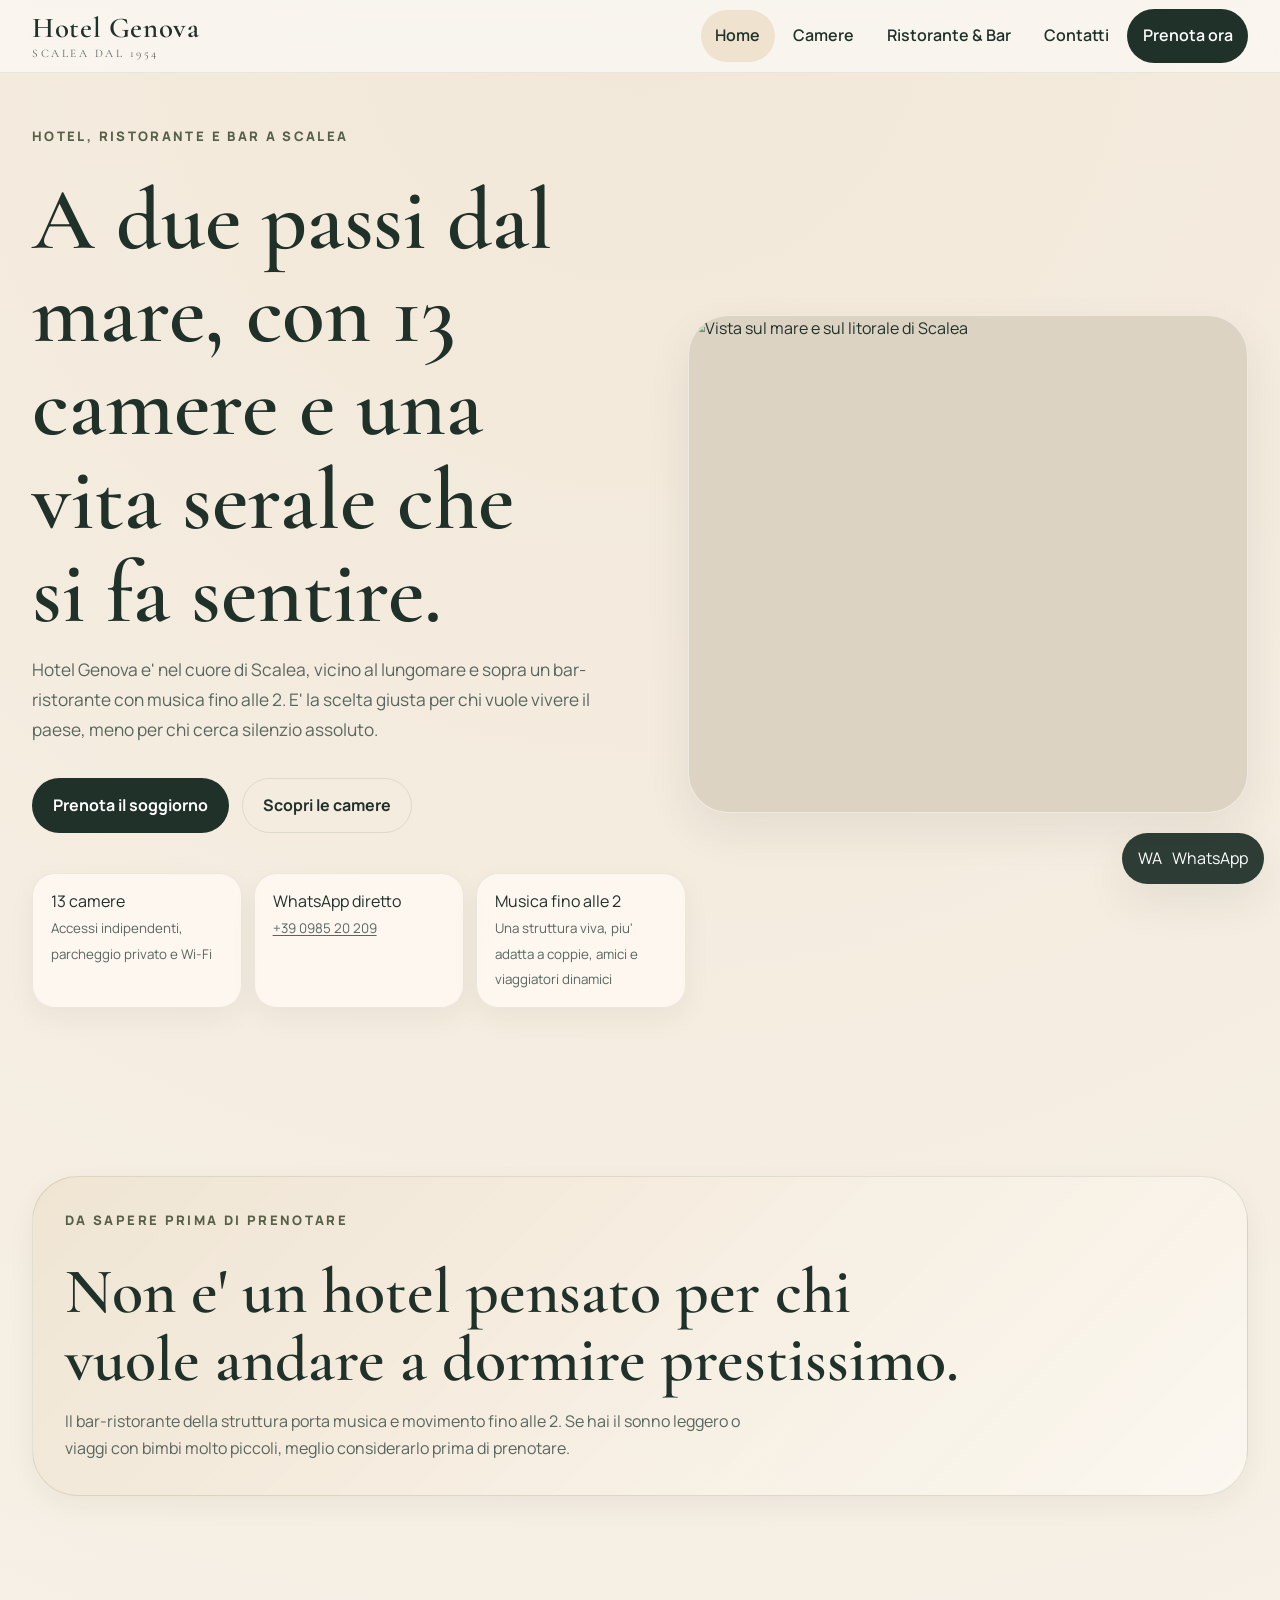
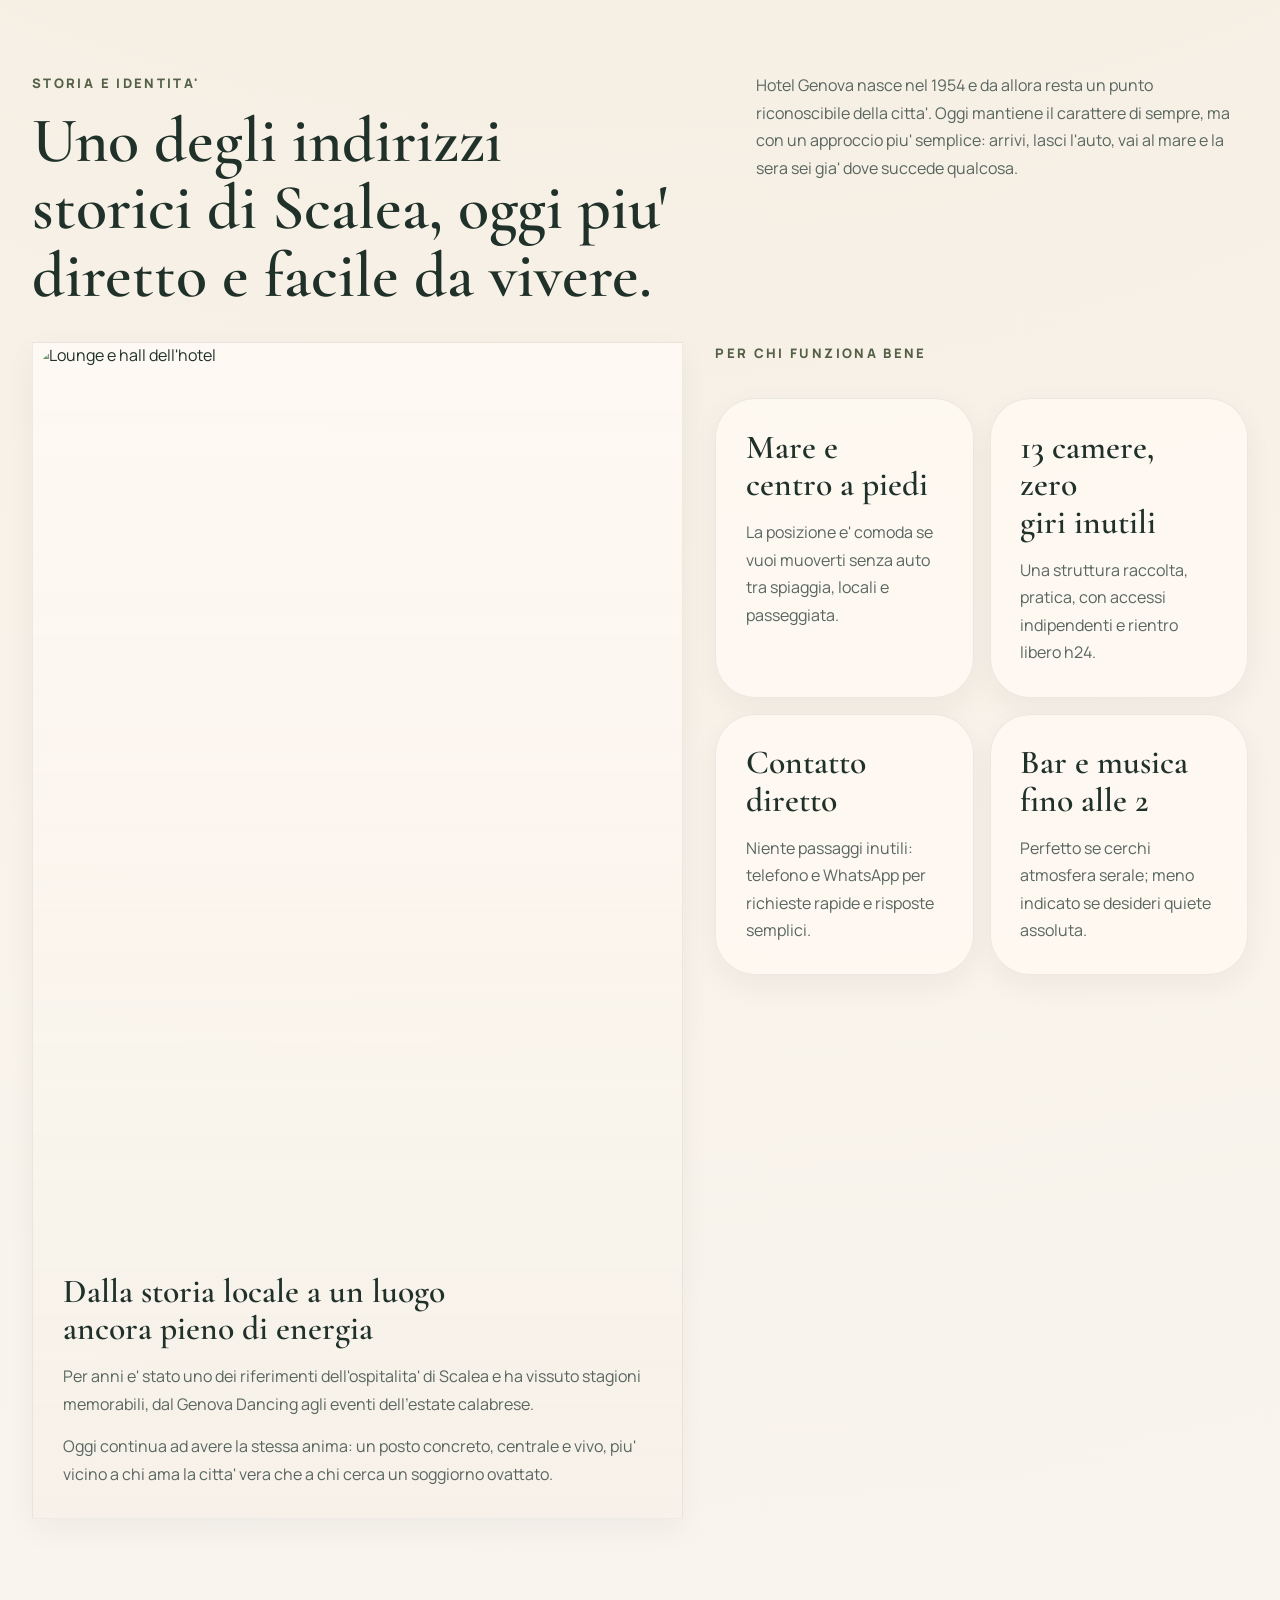
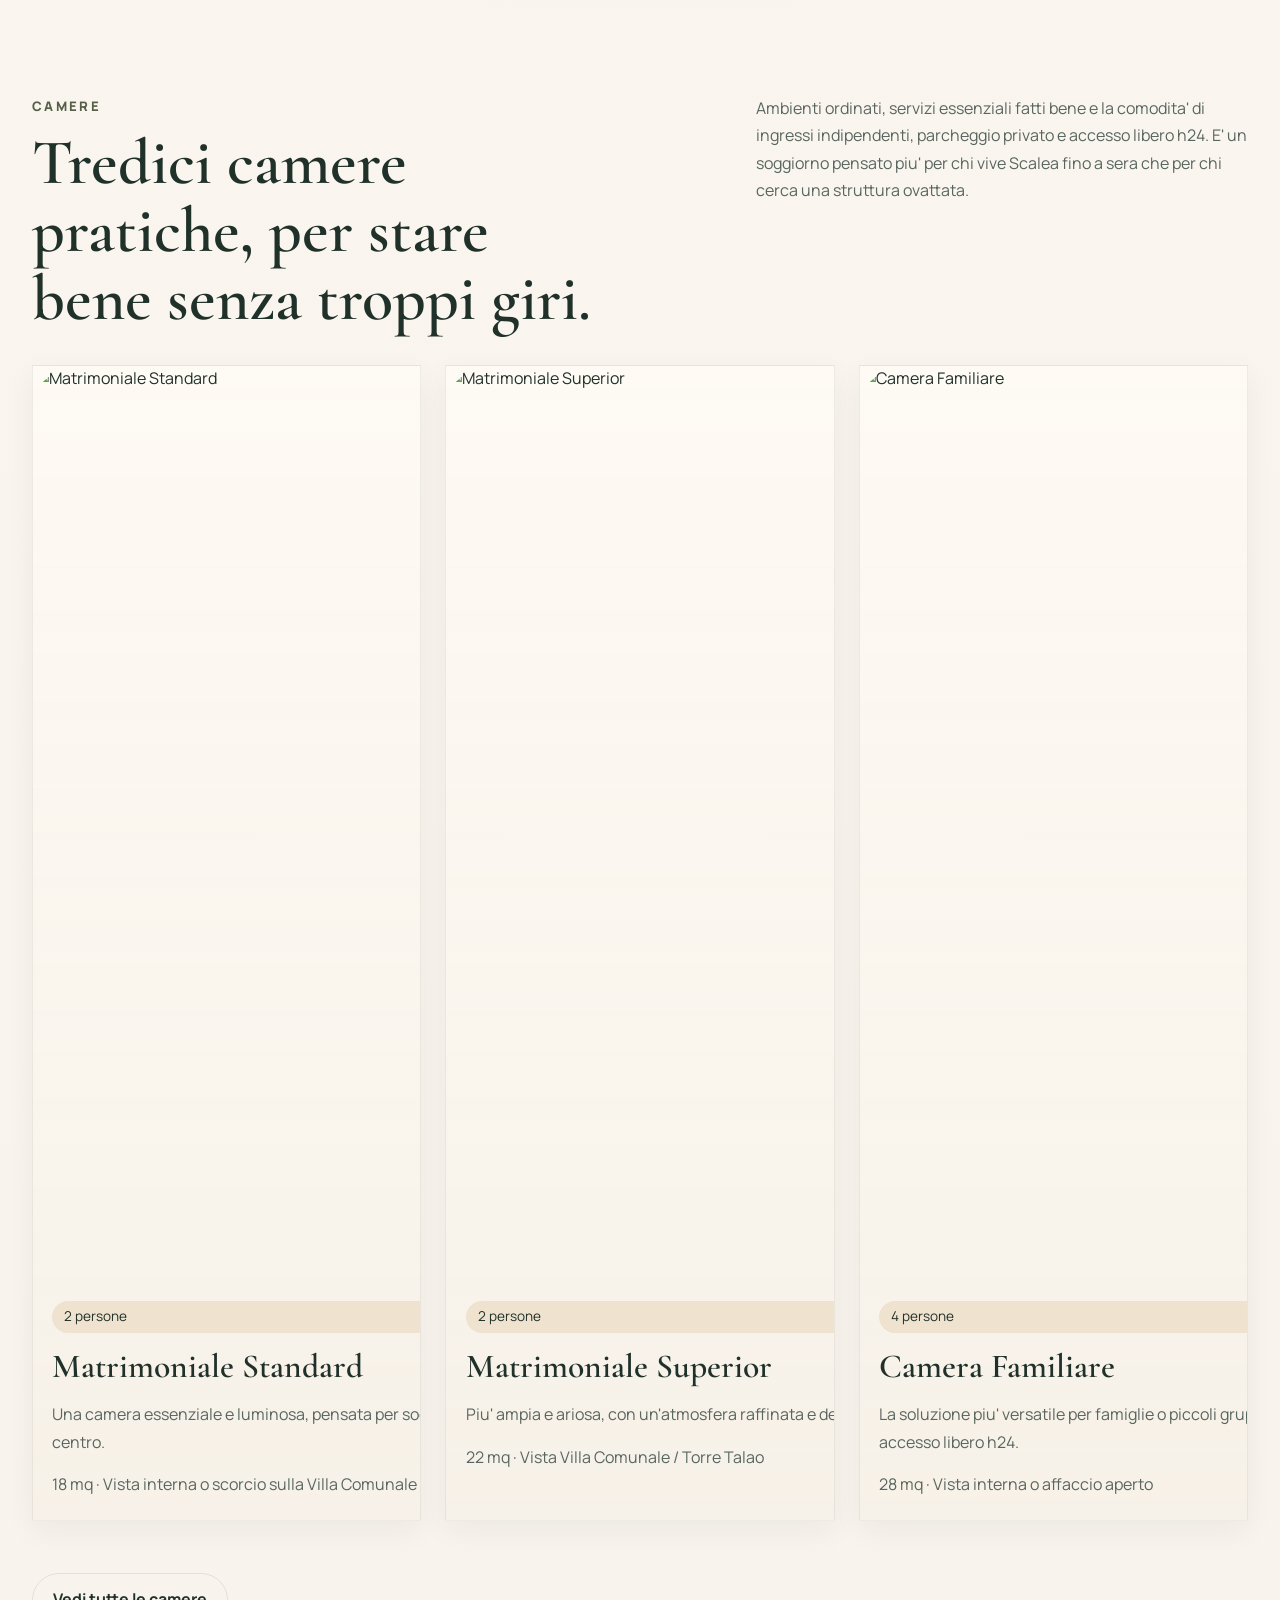
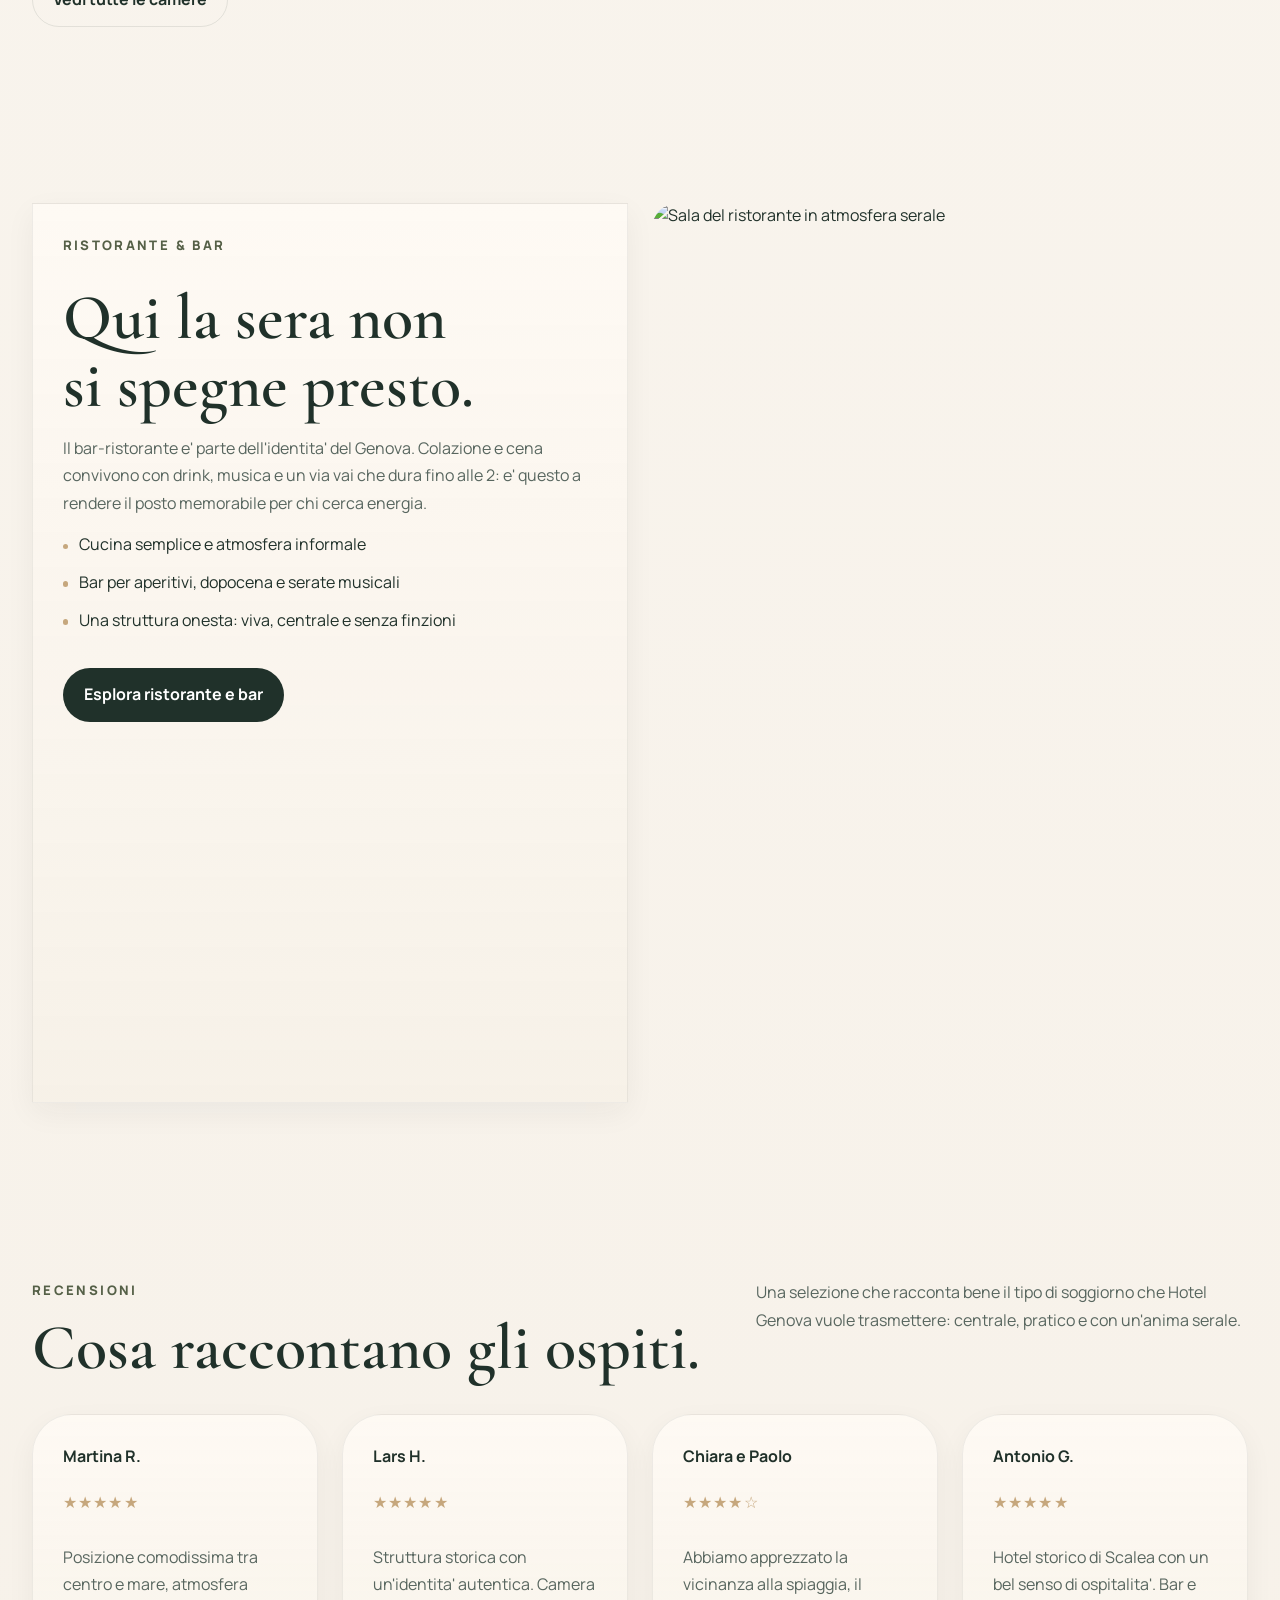
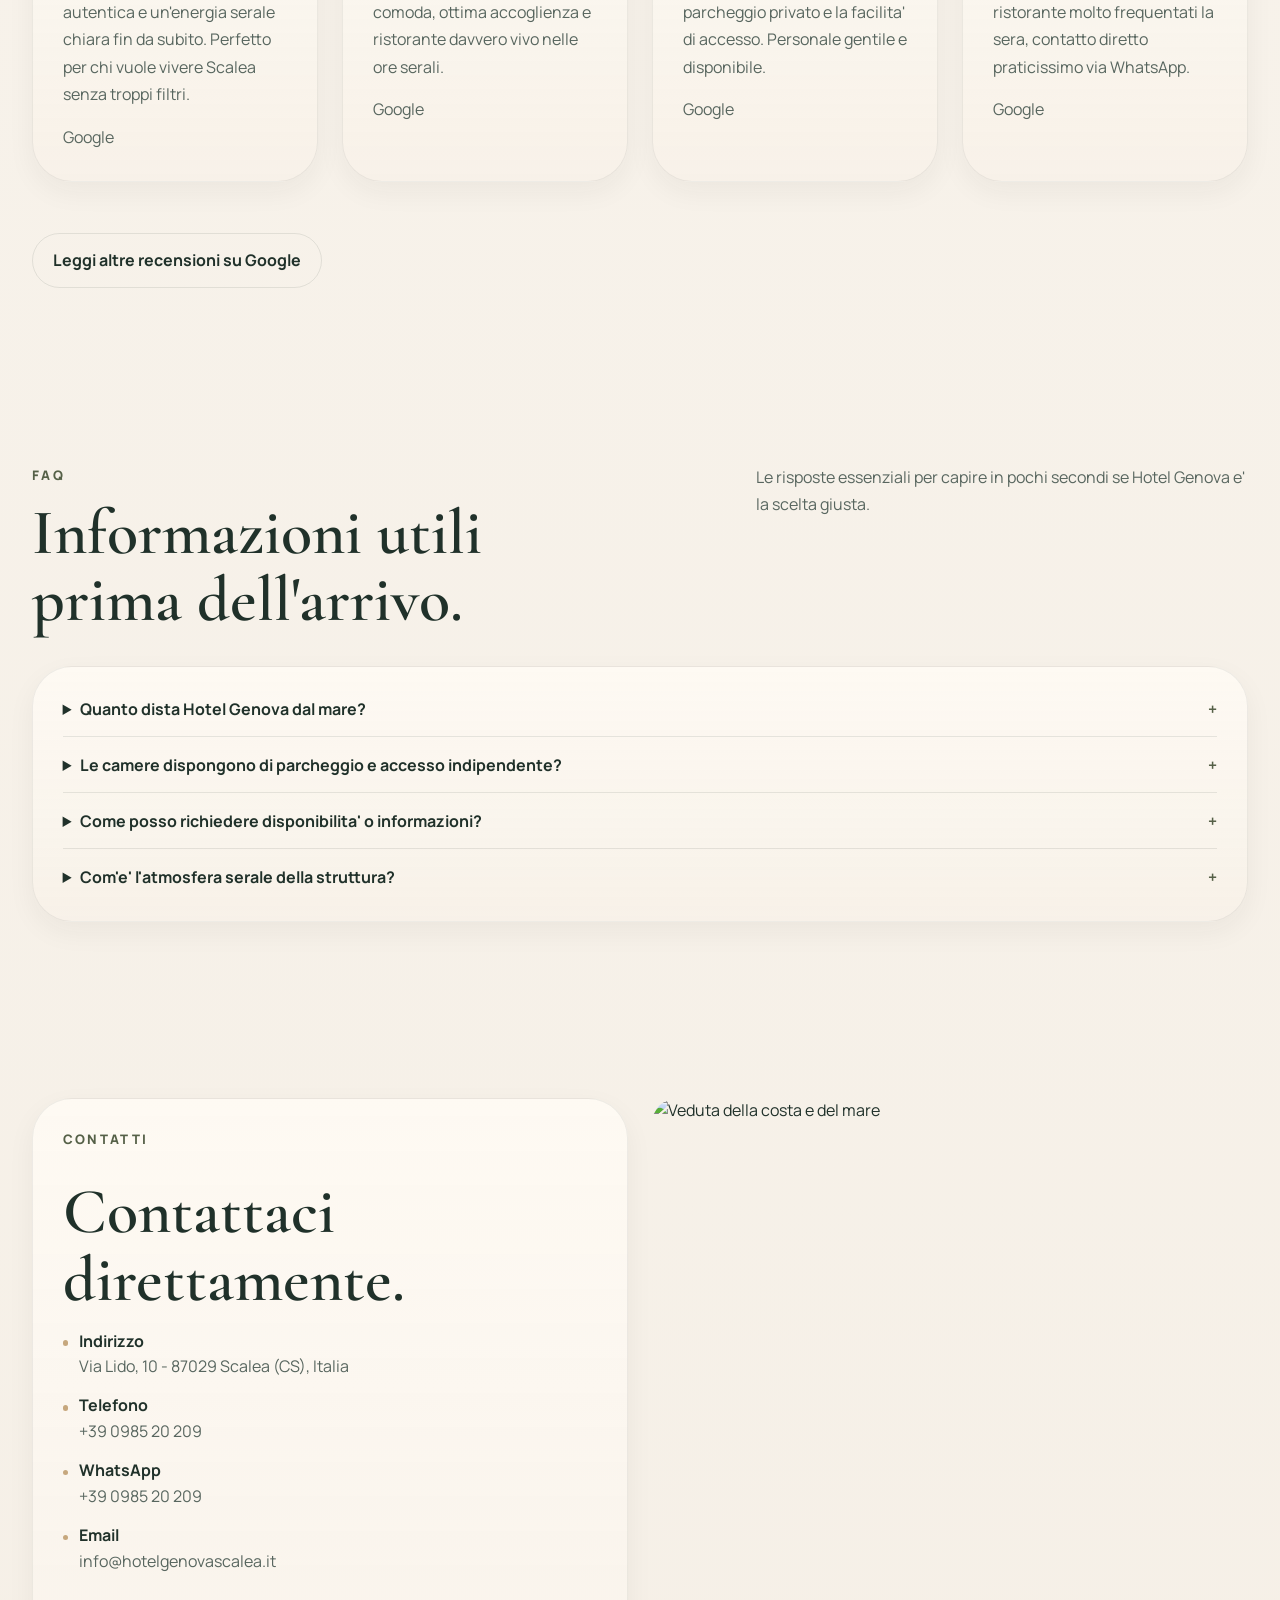
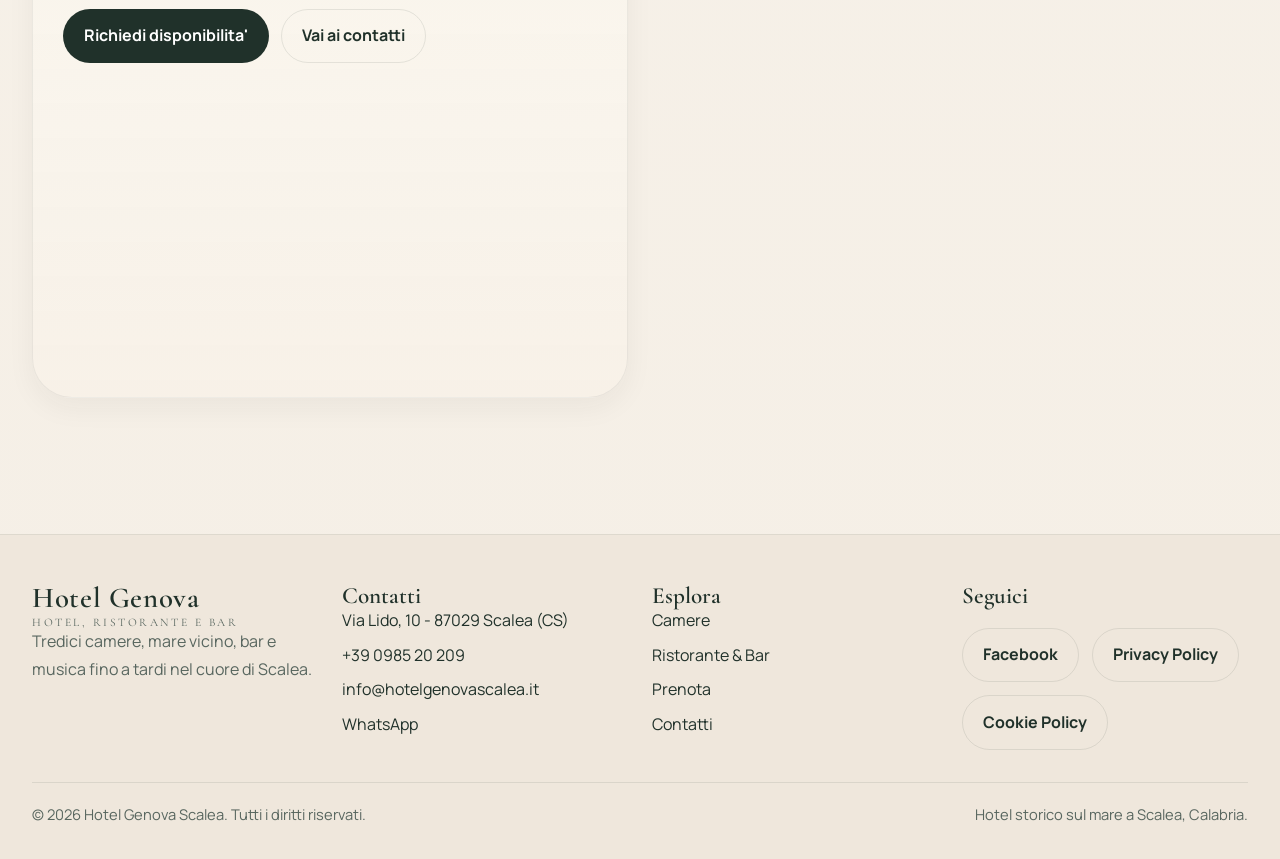
==== commit bc7a236b: "modifica sito più user friendly" ====
--- a/index.html
+++ b/index.html
@@ -3,10 +3,10 @@
   <head>
     <meta charset="UTF-8">
     <meta name="viewport" content="width=device-width, initial-scale=1">
-    <title>Hotel Genova Scalea | Hotel storico vicino al mare, ristorante e bar</title>
-    <meta name="description" content="Hotel Genova Scalea e' un hotel storico sul mare con camere confortevoli, ristorante, bar e atmosfera autentica nel cuore di Scalea.">
+    <title>Hotel Genova Scalea | 13 camere, mare, bar e musica</title>
+    <meta name="description" content="Hotel Genova Scalea: 13 camere nel centro di Scalea, a due passi dal mare, con ristorante, bar e musica fino a tardi.">
     <meta property="og:title" content="Hotel Genova Scalea">
-    <meta property="og:description" content="Dal 1954 un simbolo di ospitalita' a Scalea: camere accoglienti, posizione centrale, ristorante e bar con serate.">
+    <meta property="og:description" content="Tredici camere, posizione centrale, ristorante, bar e un'atmosfera viva nel cuore di Scalea.">
     <meta property="og:type" content="website">
     <meta property="og:url" content="https://www.hotelgenovascalea.it/">
     <meta property="og:image" content="https://www.hotelgenovascalea.it/assets/images/hero-seaside.svg">
@@ -22,8 +22,9 @@
         "@type": "Hotel",
         "name": "Hotel Genova",
         "url": "https://www.hotelgenovascalea.it/",
-        "description": "Hotel storico a Scalea con ristorante e bar, fondato nel 1954 e situato a pochi passi dal mare.",
+        "description": "Hotel storico a Scalea con 13 camere, ristorante, bar e musica serale a pochi passi dal mare.",
         "telephone": "+39 0985 20 209",
+        "numberOfRooms": 13,
         "email": "info@hotelgenovascalea.it",
         "address": {
           "@type": "PostalAddress",
@@ -67,17 +68,17 @@
           <div class="hero__grid">
             <div class="hero__content" data-reveal>
               <p class="eyebrow">Hotel, ristorante e bar a Scalea</p>
-              <h1>Una storia di ospitalita' italiana tra mare, centro e memoria.</h1>
-              <p class="lead">Dal 1954 Hotel Genova accoglie viaggiatori a pochi passi dal lungomare di Scalea, con camere curate, accesso pratico, atmosfera familiare e il piacere di un luogo che fa parte della storia della citta'.</p>
+              <h1>A due passi dal mare, con 13 camere e una vita serale che si fa sentire.</h1>
+              <p class="lead">Hotel Genova e' nel cuore di Scalea, vicino al lungomare e sopra un bar-ristorante con musica fino alle 2. E' la scelta giusta per chi vuole vivere il paese, meno per chi cerca silenzio assoluto.</p>
               <div class="hero__actions">
                 <a class="button" href="prenota.html">Prenota il soggiorno</a>
                 <a class="button-secondary" href="camere.html">Scopri le camere</a>
               </div>
               <div class="booking-widget" aria-label="Informazioni rapide per prenotare">
                 <div class="booking-widget__grid">
-                  <div class="booking-widget__item"><span>Posizione centrale</span><small>Via Lido, 10 a pochi minuti dal mare</small></div>
-                  <div class="booking-widget__item"><span>Contatto diretto</span><small>WhatsApp rapido per richieste e disponibilita'</small></div>
-                  <div class="booking-widget__item"><span>12 camere</span><small>Comfort moderno e accessi indipendenti</small></div>
+                  <div class="booking-widget__item"><span>13 camere</span><small>Accessi indipendenti, parcheggio privato e Wi-Fi</small></div>
+                  <div class="booking-widget__item"><span>WhatsApp diretto</span><small><a href="https://wa.me/39098520209">+39 0985 20 209</a></small></div>
+                  <div class="booking-widget__item"><span>Musica fino alle 2</span><small>Una struttura viva, piu' adatta a coppie, amici e viaggiatori dinamici</small></div>
                 </div>
               </div>
             </div>
@@ -90,14 +91,11 @@
 
       <section class="section section--tight">
         <div class="section__inner">
-          <div class="info-strip" data-reveal>
-            <ul class="meta-list">
-              <li><strong>Fondato</strong>1954</li>
-              <li><strong>Referente</strong>Mr. Giovanni</li>
-              <li><strong>WhatsApp</strong><a href="https://wa.me/39098520209">+39 338.7243.507</a></li>
-              <li><strong>Telefono</strong><a href="tel:+39098520209">+39 0985.20.209</a></li>
-            </ul>
-          </div>
+          <article class="notice-card" data-reveal>
+            <p class="eyebrow">Da sapere prima di prenotare</p>
+            <h2>Non e' un hotel pensato per chi vuole andare a dormire prestissimo.</h2>
+            <p>Il bar-ristorante della struttura porta musica e movimento fino alle 2. Se hai il sonno leggero o viaggi con bimbi molto piccoli, meglio considerarlo prima di prenotare.</p>
+          </article>
         </div>
       </section>
 
@@ -106,9 +104,9 @@
           <div class="section__intro section__intro--inline" data-reveal>
             <div>
               <p class="eyebrow">Storia e identita'</p>
-              <h2>Un indirizzo simbolo di Scalea, nato da un gesto romantico.</h2>
-            </div>
-            <p>Il nome Hotel Genova nasce nel 1954 da una promessa di don Peppe La Rosa alla moglie genovese: chiamare il locale con il nome della sua citta' per convincerla a restare a Scalea. Da allora questa casa dell'ospitalita' ha attraversato generazioni, eventi, estati indimenticabili e nuovi viaggiatori.</p>
+              <h2>Uno degli indirizzi storici di Scalea, oggi piu' diretto e facile da vivere.</h2>
+            </div>
+            <p>Hotel Genova nasce nel 1954 e da allora resta un punto riconoscibile della citta'. Oggi mantiene il carattere di sempre, ma con un approccio piu' semplice: arrivi, lasci l'auto, vai al mare e la sera sei gia' dove succede qualcosa.</p>
           </div>
           <div class="story-grid">
             <article class="story-card" data-reveal>
@@ -116,18 +114,18 @@
                 <img src="assets/images/history-lounge.svg" data-image-key="history-lounge" alt="Lounge e hall dell'hotel" loading="lazy" width="1200" height="900">
               </div>
               <div class="story-card__body">
-                <h3>Dal primo hotel della citta' a luogo di incontro</h3>
-                <p>Per diversi anni fu il primo e unico hotel di Scalea, inizialmente scelto da ospiti del nord Europa. Dagli anni Settanta divento' scenario di eventi importanti come Miss Riviera dei Cedri e del celebre Genova Dancing.</p>
-                <p>Dalla meta' degli anni Settanta la gestione passo' alla famiglia Grisolia. Oggi i fratelli Giovanni, Enzo e Luca continuano a custodire un luogo che i residenti riconoscono come parte del volto della citta', quasi quanto la Torre Talao.</p>
+                <h3>Dalla storia locale a un luogo ancora pieno di energia</h3>
+                <p>Per anni e' stato uno dei riferimenti dell'ospitalita' di Scalea e ha vissuto stagioni memorabili, dal Genova Dancing agli eventi dell'estate calabrese.</p>
+                <p>Oggi continua ad avere la stessa anima: un posto concreto, centrale e vivo, piu' vicino a chi ama la citta' vera che a chi cerca un soggiorno ovattato.</p>
               </div>
             </article>
             <div class="section-card section-card--reasons" data-reveal>
-              <p class="eyebrow">Perche' scegliere Hotel Genova</p>
+              <p class="eyebrow">Per chi funziona bene</p>
               <div class="reasons-grid">
-                <article class="reason-card"><h3>Posizione pratica</h3><p>Tra mare, centro e Villa Comunale, con spostamenti facili anche a piedi.</p></article>
-                <article class="reason-card"><h3>Accoglienza autentica</h3><p>Una struttura storica che conserva carattere, memoria e un approccio diretto all'ospitalita'.</p></article>
-                <article class="reason-card"><h3>Comfort essenziale</h3><p>Camere moderne, accessi indipendenti, parcheggio privato e Wi-Fi per ogni soggiorno.</p></article>
-                <article class="reason-card"><h3>Atmosfera viva</h3><p>Ristorante, bar, aperitivi e serate che rendono l'esperienza piu' completa.</p></article>
+                <article class="reason-card"><h3>Mare e centro a piedi</h3><p>La posizione e' comoda se vuoi muoverti senza auto tra spiaggia, locali e passeggiata.</p></article>
+                <article class="reason-card"><h3>13 camere, zero giri inutili</h3><p>Una struttura raccolta, pratica, con accessi indipendenti e rientro libero h24.</p></article>
+                <article class="reason-card"><h3>Contatto diretto</h3><p>Niente passaggi inutili: telefono e WhatsApp per richieste rapide e risposte semplici.</p></article>
+                <article class="reason-card"><h3>Bar e musica fino alle 2</h3><p>Perfetto se cerchi atmosfera serale; meno indicato se desideri quiete assoluta.</p></article>
               </div>
             </div>
           </div>
@@ -139,9 +137,9 @@
           <div class="section__intro section__intro--inline" data-reveal>
             <div>
               <p class="eyebrow">Camere</p>
-              <h2>Dodici camere, un soggiorno pensato per la semplicita' del benessere.</h2>
-            </div>
-            <p>Ambienti moderni e accoglienti, con servizi essenziali ben calibrati e la praticita' di ingressi indipendenti, parcheggio privato e accesso libero h24. Quasi tutte le camere godono di una vista piacevole verso la Villa Comunale e Torre Talao.</p>
+              <h2>Tredici camere pratiche, per stare bene senza troppi giri.</h2>
+            </div>
+            <p>Ambienti ordinati, servizi essenziali fatti bene e la comodita' di ingressi indipendenti, parcheggio privato e accesso libero h24. E' un soggiorno pensato piu' per chi vive Scalea fino a sera che per chi cerca una struttura ovattata.</p>
           </div>
           <div class="rooms-grid" data-featured-rooms></div>
           <div class="section__actions"><a class="button-secondary" href="camere.html">Vedi tutte le camere</a></div>
@@ -153,12 +151,12 @@
           <div class="split-section">
             <article class="section-card" data-reveal>
               <p class="eyebrow">Ristorante &amp; Bar</p>
-              <h2>Un luogo da vivere anche oltre il soggiorno.</h2>
-              <p>L'hotel si apre alla citta' con un ristorante e un bar pensati sia per gli ospiti sia per la clientela esterna. Dalla colazione agli aperitivi, dalla cena al dopocena, il ritmo rimane rilassato ma curato.</p>
+              <h2>Qui la sera non si spegne presto.</h2>
+              <p>Il bar-ristorante e' parte dell'identita' del Genova. Colazione e cena convivono con drink, musica e un via vai che dura fino alle 2: e' questo a rendere il posto memorabile per chi cerca energia.</p>
               <ul class="feature-list">
-                <li>Cucina informale e atmosfera accogliente</li>
-                <li>Bar per caffetteria, aperitivi e serate</li>
-                <li>Spazi adatti a piccoli eventi e appuntamenti stagionali</li>
+                <li>Cucina semplice e atmosfera informale</li>
+                <li>Bar per aperitivi, dopocena e serate musicali</li>
+                <li>Una struttura onesta: viva, centrale e senza finzioni</li>
               </ul>
               <div class="section__actions"><a class="button" href="ristorante-bar.html">Esplora ristorante e bar</a></div>
             </article>
@@ -173,7 +171,7 @@
         <div class="section__inner">
           <div class="section__intro section__intro--inline" data-reveal>
             <div><p class="eyebrow">Recensioni</p><h2>Cosa raccontano gli ospiti.</h2></div>
-            <p>Una selezione di recensioni mock in attesa dell'integrazione definitiva. L'interfaccia e' gia' pronta per essere collegata al profilo reale.</p>
+            <p>Una selezione che racconta bene il tipo di soggiorno che Hotel Genova vuole trasmettere: centrale, pratico e con un'anima serale.</p>
           </div>
           <div class="reviews-grid" data-reviews></div>
           <div class="section__actions"><a class="button-secondary" href="#" aria-label="Leggi altre recensioni su Google, link da sostituire">Leggi altre recensioni su Google</a></div>
@@ -184,14 +182,14 @@
         <div class="section__inner">
           <div class="section__intro section__intro--inline" data-reveal>
             <div><p class="eyebrow">FAQ</p><h2>Informazioni utili prima dell'arrivo.</h2></div>
-            <p>Una mini sezione SEO pensata per aiutare chi sta organizzando il soggiorno a Scalea.</p>
+            <p>Le risposte essenziali per capire in pochi secondi se Hotel Genova e' la scelta giusta.</p>
           </div>
           <div class="faq" data-reveal>
             <div class="faq-list">
               <details><summary>Quanto dista Hotel Genova dal mare?</summary><p>La struttura si trova in posizione centrale, a pochi minuti a piedi dal lungomare e dalle principali aree di interesse di Scalea.</p></details>
               <details><summary>Le camere dispongono di parcheggio e accesso indipendente?</summary><p>Si', gli ingressi sono indipendenti, con parcheggio privato e accesso libero h24 per offrire maggiore autonomia agli ospiti.</p></details>
               <details><summary>Come posso richiedere disponibilita' o informazioni?</summary><p>Puoi usare la pagina Prenota per aprire direttamente una conversazione WhatsApp con il messaggio gia' compilato.</p></details>
-              <details><summary>Il ristorante e il bar sono aperti anche a clienti esterni?</summary><p>Si', gli spazi food &amp; beverage sono pensati anche per la clientela esterna, con serate, aperitivi e dopocena.</p></details>
+              <details><summary>Com'e' l'atmosfera serale della struttura?</summary><p>Molto viva: il bar-ristorante ospita musica e serate fino alle 2, quindi l'hotel non e' pensato per chi cerca silenzio assoluto.</p></details>
             </div>
           </div>
         </div>
@@ -205,8 +203,8 @@
               <h2>Contattaci direttamente.</h2>
               <ul class="contact-list">
                 <li><strong>Indirizzo</strong>Via Lido, 10 - 87029 Scalea (CS), Italia</li>
-                <li><strong>Telefono</strong><a href="tel:+39098520209">+39 0985.20.209</a></li>
-                <li><strong>WhatsApp</strong><a href="https://wa.me/39098520209">+39 338.7243.507</a></li>
+                <li><strong>Telefono</strong><a href="tel:+39098520209">+39 0985 20 209</a></li>
+                <li><strong>WhatsApp</strong><a href="https://wa.me/39098520209">+39 0985 20 209</a></li>
                 <li><strong>Email</strong><a href="mailto:info@hotelgenovascalea.it">info@hotelgenovascalea.it</a></li>
               </ul>
               <div class="cta-row">
@@ -227,13 +225,13 @@
         <div class="footer-grid">
           <div>
             <a class="logo" href="index.html"><strong>Hotel Genova</strong><span>Hotel, ristorante e bar</span></a>
-            <p class="mini-copy">Uno storico indirizzo di Scalea, fondato nel 1954 e ancora oggi guidato da un'ospitalita' familiare e concreta.</p>
+            <p class="mini-copy">Tredici camere, mare vicino, bar e musica fino a tardi nel cuore di Scalea.</p>
           </div>
           <div>
             <h3>Contatti</h3>
             <ul class="footer-contact">
               <li><a href="https://maps.google.com/?q=Via+Lido+10+Scalea">Via Lido, 10 - 87029 Scalea (CS)</a></li>
-              <li><a href="tel:+39098520209">+39 0985.20.209</a></li>
+              <li><a href="tel:+39098520209">+39 0985 20 209</a></li>
               <li><a href="mailto:info@hotelgenovascalea.it">info@hotelgenovascalea.it</a></li>
               <li><a href="https://wa.me/39098520209">WhatsApp</a></li>
             </ul>
--- a/css/style.css
+++ b/css/style.css
@@ -1,17 +1,19 @@
 :root {
-  --bg: #f7f2ea;
-  --surface: #fbf8f3;
-  --surface-strong: #efe4d2;
-  --line: rgba(32, 49, 42, 0.14);
+  --bg: #f8f3eb;
+  --surface: #fffaf4;
+  --surface-strong: #efe2cf;
+  --surface-soft: rgba(255, 250, 243, 0.76);
+  --line: rgba(32, 49, 42, 0.1);
   --text: #20312a;
   --muted: #58665f;
   --accent: #7e8766;
   --accent-deep: #556047;
   --sand: #c6a77d;
-  --shadow-soft: 0 22px 50px rgba(32, 49, 42, 0.07);
-  --radius-sm: 0.75rem;
-  --radius-md: 1.25rem;
-  --radius-lg: 2rem;
+  --shadow-soft: 0 18px 44px rgba(32, 49, 42, 0.08);
+  --shadow-card: 0 10px 28px rgba(32, 49, 42, 0.05);
+  --radius-sm: 0.9rem;
+  --radius-md: 1.6rem;
+  --radius-lg: 2.5rem;
   --container: min(100% - 2rem, 76rem);
   --font-body: "Manrope", "Segoe UI", sans-serif;
   --font-heading: "Cormorant Garamond", Georgia, serif;
@@ -31,8 +33,8 @@
 body {
   margin: 0;
   background:
-    radial-gradient(circle at top, rgba(239, 228, 210, 0.8), transparent 36%),
-    linear-gradient(180deg, #faf7f1 0%, #f4efe7 100%);
+    radial-gradient(circle at top, rgba(239, 228, 210, 0.82), transparent 38%),
+    linear-gradient(180deg, #fcf9f4 0%, #f5efe6 100%);
   color: var(--text);
   font-family: var(--font-body);
   line-height: 1.6;
@@ -201,7 +203,6 @@
 .site-nav ul,
 .footer-links,
 .footer-contact,
-.meta-list,
 .contact-list,
 .feature-list {
   list-style: none;
@@ -266,7 +267,7 @@
 .hero,
 .page-hero,
 .booking-hero {
-  padding: clamp(1.5rem, 4vw, 3rem) 0 clamp(3rem, 7vw, 5rem);
+  padding: clamp(1.3rem, 3vw, 2.5rem) 0 clamp(2.8rem, 6vw, 4.4rem);
 }
 
 .hero__grid,
@@ -288,7 +289,8 @@
 }
 
 .hero__grid {
-  align-items: end;
+  align-items: center;
+  gap: clamp(1.5rem, 3vw, 2.75rem);
 }
 
 .hero__grid > *,
@@ -313,9 +315,9 @@
 .page-hero__content,
 .booking-hero__content {
   display: grid;
-  gap: 1rem;
+  gap: 0.9rem;
   align-content: start;
-  padding-top: 0.6rem;
+  padding-top: 0.25rem;
 }
 
 h1,
@@ -345,13 +347,13 @@
   margin: 0;
   color: var(--muted);
   max-width: 70ch;
-  line-height: 1.75;
+  line-height: 1.72;
 }
 
 .lead {
   max-width: 38rem;
-  font-size: clamp(1.04rem, 1.4vw, 1.18rem);
-  line-height: 1.8;
+  font-size: clamp(1rem, 1.35vw, 1.14rem);
+  line-height: 1.74;
 }
 
 .hero__actions,
@@ -361,7 +363,7 @@
   display: flex;
   flex-wrap: wrap;
   gap: 0.8rem;
-  margin-top: 1.5rem;
+  margin-top: 1.2rem;
 }
 
 .hero__media,
@@ -386,12 +388,19 @@
 .page-hero__media,
 .booking-hero__media {
   overflow: hidden;
-  border: 1px solid rgba(255, 255, 255, 0.45);
+  border: 1px solid rgba(255, 255, 255, 0.52);
   box-shadow: var(--shadow-soft);
-  background: #d8d1c4;
-}
-
-.hero__media img,
+  background: #ddd3c3;
+}
+
+.hero__media img {
+  width: 100%;
+  min-height: 18rem;
+  max-height: 31rem;
+  aspect-ratio: 7 / 5;
+  object-fit: cover;
+}
+
 .page-hero__media img,
 .booking-hero__media img {
   width: 100%;
@@ -401,7 +410,6 @@
 }
 
 .booking-widget,
-.info-strip,
 .section-card,
 .story-card,
 .contact-card,
@@ -413,44 +421,60 @@
 .faq,
 .map-card,
 .info-card {
-  background: rgba(251, 248, 243, 0.84);
-  border: 1px solid var(--line);
-  box-shadow: var(--shadow-soft);
+  background: linear-gradient(180deg, rgba(255, 251, 245, 0.82), rgba(247, 241, 232, 0.92));
+  border: 1px solid rgba(32, 49, 42, 0.07);
+  box-shadow: var(--shadow-card);
 }
 
 .booking-widget {
   margin-top: 1.6rem;
-  padding: 1rem;
+  padding: 0;
+  background: none;
+  border: 0;
+  box-shadow: none;
 }
 
 .booking-widget__grid,
-.meta-list,
 .feature-list {
   display: grid;
   gap: 0.75rem;
 }
 
+.booking-widget__item {
+  padding: 0.95rem 1.1rem;
+  border-radius: 1.4rem;
+  background: var(--surface-soft);
+  border: 1px solid rgba(32, 49, 42, 0.08);
+  box-shadow: var(--shadow-card);
+  backdrop-filter: blur(10px);
+}
+
 .contact-list {
   display: grid;
   gap: 0.85rem;
 }
 
 .booking-widget__item span,
-.meta-list li strong,
 .contact-list strong {
   display: block;
   color: var(--text);
 }
 
 .booking-widget__item small,
-.meta-list li,
 .contact-list li,
 .mini-copy {
   color: var(--muted);
 }
 
+.booking-widget__item small a {
+  color: inherit;
+  text-decoration: underline;
+  text-decoration-thickness: 1px;
+  text-underline-offset: 0.15rem;
+}
+
 .section {
-  padding: 4.2rem 0;
+  padding: 4rem 0;
 }
 
 .section--tight {
@@ -465,10 +489,6 @@
 .section__intro {
   display: grid;
   gap: 1.1rem;
-}
-
-.info-strip {
-  padding: 1.25rem;
 }
 
 .section-card,
@@ -482,10 +502,16 @@
 .faq,
 .map-card,
 .info-card {
-  padding: clamp(1.35rem, 3vw, 2rem);
+  padding: clamp(1.25rem, 3vw, 1.85rem);
   display: grid;
   gap: 1rem;
   align-content: start;
+}
+
+.story-card {
+  padding: 0;
+  gap: 0;
+  overflow: hidden;
 }
 
 .story-card__media,
@@ -516,8 +542,16 @@
   gap: 0.95rem;
 }
 
+.story-card__body {
+  padding: clamp(1.25rem, 3vw, 1.85rem);
+}
+
 .section-card--reasons {
   gap: 1.35rem;
+  padding: 0;
+  background: transparent;
+  border: 0;
+  box-shadow: none;
 }
 
 .section-card--reasons .reasons-grid {
@@ -526,12 +560,9 @@
 }
 
 .section-card--reasons .reason-card {
-  background: rgba(239, 228, 210, 0.52);
-  box-shadow: none;
-}
-
-.meta-list {
-  grid-template-columns: repeat(1, minmax(0, 1fr));
+  background: var(--surface-soft);
+  border: 1px solid rgba(32, 49, 42, 0.08);
+  box-shadow: var(--shadow-card);
 }
 
 .feature-list li,
@@ -713,6 +744,20 @@
   border-top: 1px solid rgba(32, 49, 42, 0.1);
   color: var(--muted);
   font-size: 0.92rem;
+}
+
+.notice-card {
+  display: grid;
+  gap: 0.9rem;
+  padding: clamp(1.4rem, 3vw, 2rem);
+  border-radius: calc(var(--radius-lg) + 0.35rem);
+  background: linear-gradient(135deg, rgba(239, 228, 210, 0.96), rgba(252, 248, 241, 0.88));
+  border: 1px solid rgba(126, 135, 102, 0.2);
+  box-shadow: var(--shadow-card);
+}
+
+.notice-card strong {
+  color: var(--text);
 }
 
 .floating-whatsapp {
--- a/css/responsive.css
+++ b/css/responsive.css
@@ -70,8 +70,8 @@
 
 @media (min-width: 75rem) {
   .hero__grid {
-    grid-template-columns: 1.05fr 0.95fr;
-    gap: 2rem;
+    grid-template-columns: 1.12fr 0.88fr;
+    gap: 3rem;
   }
 
   .page-hero__grid,
@@ -80,7 +80,16 @@
     gap: 2rem;
   }
 
-  .hero__media img,
+  .hero__media {
+    max-width: 35rem;
+    justify-self: end;
+  }
+
+  .hero__media img {
+    aspect-ratio: 16 / 10;
+    min-height: 0;
+  }
+
   .page-hero__media img,
   .booking-hero__media img {
     aspect-ratio: 4 / 3;
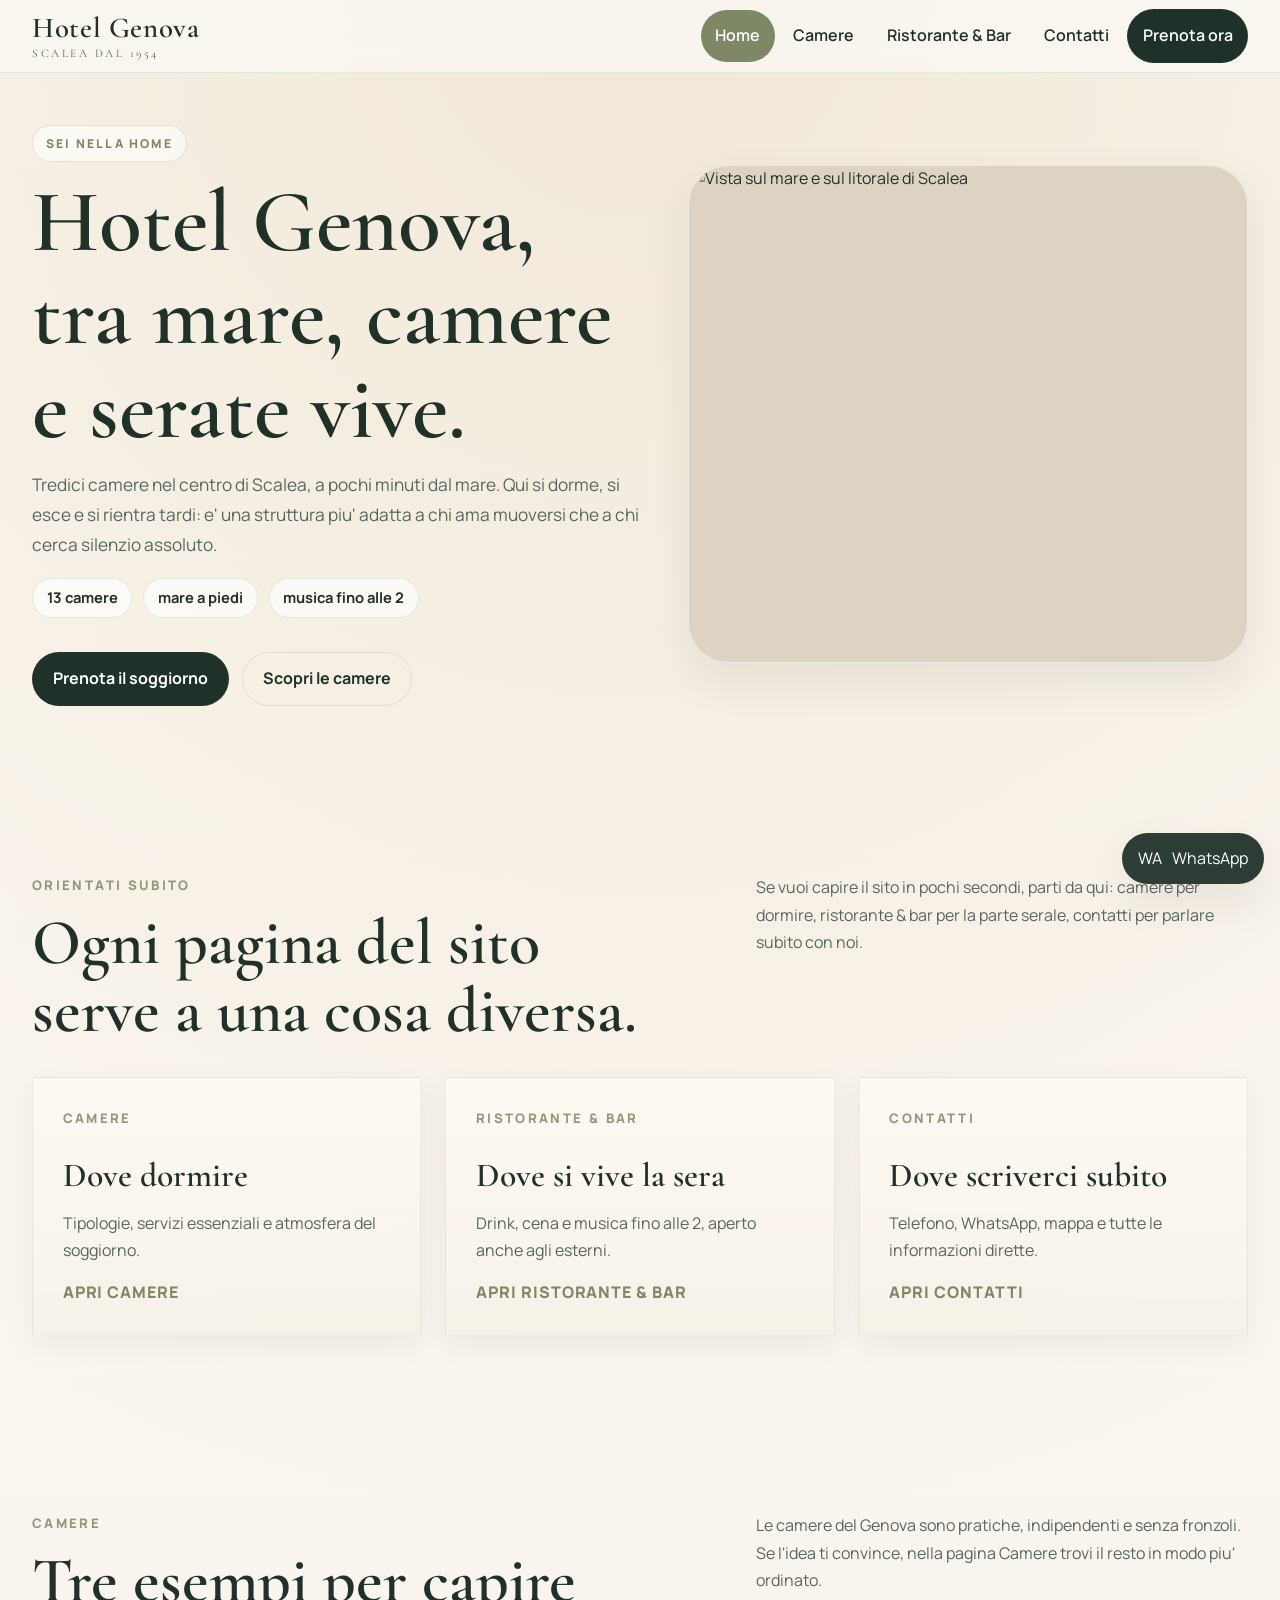
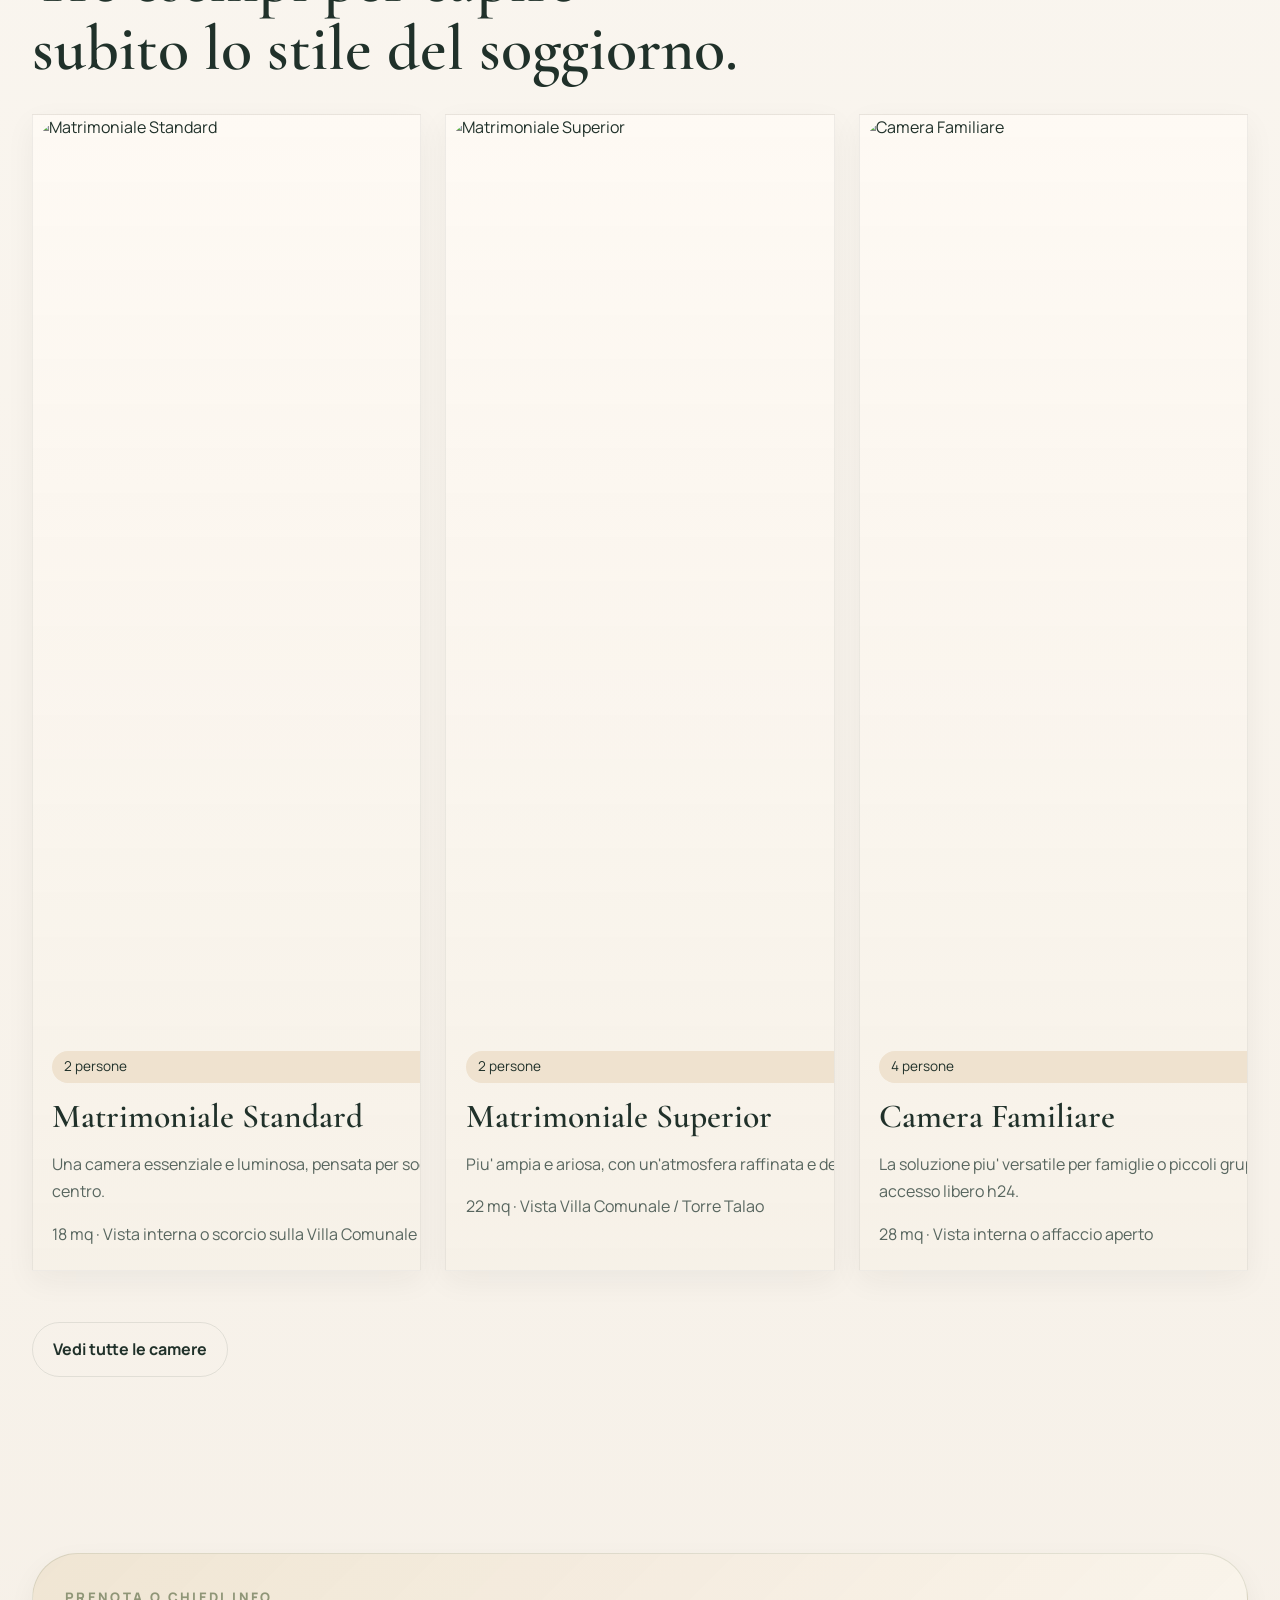
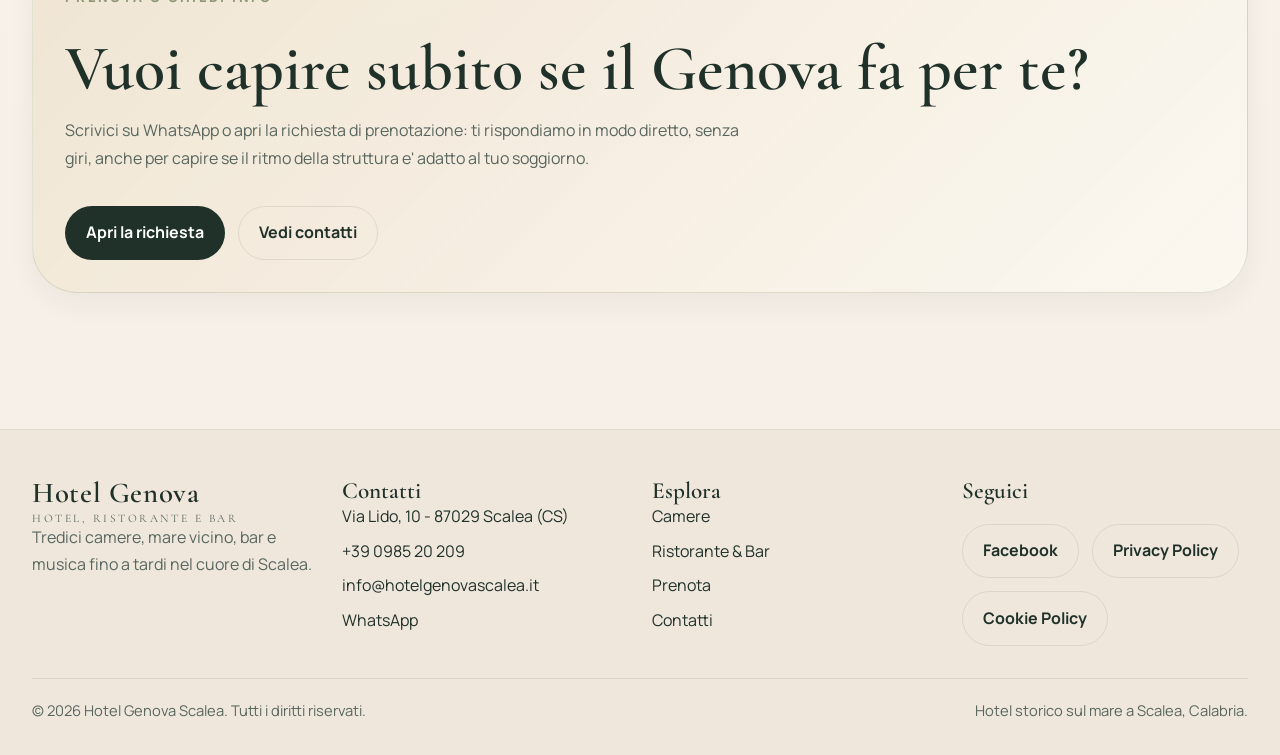
==== commit 987146f6: "maggiormente intuitivo ?" ====
--- a/index.html
+++ b/index.html
@@ -39,7 +39,7 @@
       }
     </script>
   </head>
-  <body>
+  <body class="page-home">
     <a class="skip-link" href="#contenuto">Vai al contenuto</a>
     <header class="site-header">
       <div class="site-header__inner">
@@ -67,19 +67,17 @@
         <div class="hero__inner">
           <div class="hero__grid">
             <div class="hero__content" data-reveal>
-              <p class="eyebrow">Hotel, ristorante e bar a Scalea</p>
-              <h1>A due passi dal mare, con 13 camere e una vita serale che si fa sentire.</h1>
-              <p class="lead">Hotel Genova e' nel cuore di Scalea, vicino al lungomare e sopra un bar-ristorante con musica fino alle 2. E' la scelta giusta per chi vuole vivere il paese, meno per chi cerca silenzio assoluto.</p>
+              <span class="page-signal">Sei nella home</span>
+              <h1>Hotel Genova, tra mare, camere e serate vive.</h1>
+              <p class="lead">Tredici camere nel centro di Scalea, a pochi minuti dal mare. Qui si dorme, si esce e si rientra tardi: e' una struttura piu' adatta a chi ama muoversi che a chi cerca silenzio assoluto.</p>
+              <div class="page-summary">
+                <span>13 camere</span>
+                <span>mare a piedi</span>
+                <span>musica fino alle 2</span>
+              </div>
               <div class="hero__actions">
                 <a class="button" href="prenota.html">Prenota il soggiorno</a>
                 <a class="button-secondary" href="camere.html">Scopri le camere</a>
-              </div>
-              <div class="booking-widget" aria-label="Informazioni rapide per prenotare">
-                <div class="booking-widget__grid">
-                  <div class="booking-widget__item"><span>13 camere</span><small>Accessi indipendenti, parcheggio privato e Wi-Fi</small></div>
-                  <div class="booking-widget__item"><span>WhatsApp diretto</span><small><a href="https://wa.me/39098520209">+39 0985 20 209</a></small></div>
-                  <div class="booking-widget__item"><span>Musica fino alle 2</span><small>Una struttura viva, piu' adatta a coppie, amici e viaggiatori dinamici</small></div>
-                </div>
               </div>
             </div>
             <div class="hero__media" data-reveal>
@@ -89,45 +87,34 @@
         </div>
       </section>
 
-      <section class="section section--tight">
-        <div class="section__inner">
-          <article class="notice-card" data-reveal>
-            <p class="eyebrow">Da sapere prima di prenotare</p>
-            <h2>Non e' un hotel pensato per chi vuole andare a dormire prestissimo.</h2>
-            <p>Il bar-ristorante della struttura porta musica e movimento fino alle 2. Se hai il sonno leggero o viaggi con bimbi molto piccoli, meglio considerarlo prima di prenotare.</p>
-          </article>
-        </div>
-      </section>
-
       <section class="section">
         <div class="section__inner">
           <div class="section__intro section__intro--inline" data-reveal>
             <div>
-              <p class="eyebrow">Storia e identita'</p>
-              <h2>Uno degli indirizzi storici di Scalea, oggi piu' diretto e facile da vivere.</h2>
+              <p class="eyebrow">Orientati subito</p>
+              <h2>Ogni pagina del sito serve a una cosa diversa.</h2>
             </div>
-            <p>Hotel Genova nasce nel 1954 e da allora resta un punto riconoscibile della citta'. Oggi mantiene il carattere di sempre, ma con un approccio piu' semplice: arrivi, lasci l'auto, vai al mare e la sera sei gia' dove succede qualcosa.</p>
+            <p>Se vuoi capire il sito in pochi secondi, parti da qui: camere per dormire, ristorante &amp; bar per la parte serale, contatti per parlare subito con noi.</p>
           </div>
-          <div class="story-grid">
-            <article class="story-card" data-reveal>
-              <div class="story-card__media">
-                <img src="assets/images/history-lounge.svg" data-image-key="history-lounge" alt="Lounge e hall dell'hotel" loading="lazy" width="1200" height="900">
-              </div>
-              <div class="story-card__body">
-                <h3>Dalla storia locale a un luogo ancora pieno di energia</h3>
-                <p>Per anni e' stato uno dei riferimenti dell'ospitalita' di Scalea e ha vissuto stagioni memorabili, dal Genova Dancing agli eventi dell'estate calabrese.</p>
-                <p>Oggi continua ad avere la stessa anima: un posto concreto, centrale e vivo, piu' vicino a chi ama la citta' vera che a chi cerca un soggiorno ovattato.</p>
-              </div>
-            </article>
-            <div class="section-card section-card--reasons" data-reveal>
-              <p class="eyebrow">Per chi funziona bene</p>
-              <div class="reasons-grid">
-                <article class="reason-card"><h3>Mare e centro a piedi</h3><p>La posizione e' comoda se vuoi muoverti senza auto tra spiaggia, locali e passeggiata.</p></article>
-                <article class="reason-card"><h3>13 camere, zero giri inutili</h3><p>Una struttura raccolta, pratica, con accessi indipendenti e rientro libero h24.</p></article>
-                <article class="reason-card"><h3>Contatto diretto</h3><p>Niente passaggi inutili: telefono e WhatsApp per richieste rapide e risposte semplici.</p></article>
-                <article class="reason-card"><h3>Bar e musica fino alle 2</h3><p>Perfetto se cerchi atmosfera serale; meno indicato se desideri quiete assoluta.</p></article>
-              </div>
-            </div>
+          <div class="page-links-grid">
+            <a class="section-card page-link-card" href="camere.html" data-reveal>
+              <p class="eyebrow">Camere</p>
+              <h3>Dove dormire</h3>
+              <p>Tipologie, servizi essenziali e atmosfera del soggiorno.</p>
+              <span class="page-link-card__cta">Apri Camere</span>
+            </a>
+            <a class="section-card page-link-card" href="ristorante-bar.html" data-reveal>
+              <p class="eyebrow">Ristorante &amp; Bar</p>
+              <h3>Dove si vive la sera</h3>
+              <p>Drink, cena e musica fino alle 2, aperto anche agli esterni.</p>
+              <span class="page-link-card__cta">Apri Ristorante &amp; Bar</span>
+            </a>
+            <a class="section-card page-link-card" href="contatti.html" data-reveal>
+              <p class="eyebrow">Contatti</p>
+              <h3>Dove scriverci subito</h3>
+              <p>Telefono, WhatsApp, mappa e tutte le informazioni dirette.</p>
+              <span class="page-link-card__cta">Apri Contatti</span>
+            </a>
           </div>
         </div>
       </section>
@@ -137,9 +124,9 @@
           <div class="section__intro section__intro--inline" data-reveal>
             <div>
               <p class="eyebrow">Camere</p>
-              <h2>Tredici camere pratiche, per stare bene senza troppi giri.</h2>
+              <h2>Tre esempi per capire subito lo stile del soggiorno.</h2>
             </div>
-            <p>Ambienti ordinati, servizi essenziali fatti bene e la comodita' di ingressi indipendenti, parcheggio privato e accesso libero h24. E' un soggiorno pensato piu' per chi vive Scalea fino a sera che per chi cerca una struttura ovattata.</p>
+            <p>Le camere del Genova sono pratiche, indipendenti e senza fronzoli. Se l'idea ti convince, nella pagina Camere trovi il resto in modo piu' ordinato.</p>
           </div>
           <div class="rooms-grid" data-featured-rooms></div>
           <div class="section__actions"><a class="button-secondary" href="camere.html">Vedi tutte le camere</a></div>
@@ -148,74 +135,15 @@
 
       <section class="section">
         <div class="section__inner">
-          <div class="split-section">
-            <article class="section-card" data-reveal>
-              <p class="eyebrow">Ristorante &amp; Bar</p>
-              <h2>Qui la sera non si spegne presto.</h2>
-              <p>Il bar-ristorante e' parte dell'identita' del Genova. Colazione e cena convivono con drink, musica e un via vai che dura fino alle 2: e' questo a rendere il posto memorabile per chi cerca energia.</p>
-              <ul class="feature-list">
-                <li>Cucina semplice e atmosfera informale</li>
-                <li>Bar per aperitivi, dopocena e serate musicali</li>
-                <li>Una struttura onesta: viva, centrale e senza finzioni</li>
-              </ul>
-              <div class="section__actions"><a class="button" href="ristorante-bar.html">Esplora ristorante e bar</a></div>
-            </article>
-            <div class="image-card" data-reveal>
-              <img src="assets/images/restaurant-evening.svg" data-image-key="restaurant-evening" alt="Sala del ristorante in atmosfera serale" loading="lazy" width="1200" height="900">
+          <article class="notice-card page-cta" data-reveal>
+            <p class="eyebrow">Prenota o chiedi info</p>
+            <h2>Vuoi capire subito se il Genova fa per te?</h2>
+            <p>Scrivici su WhatsApp o apri la richiesta di prenotazione: ti rispondiamo in modo diretto, senza giri, anche per capire se il ritmo della struttura e' adatto al tuo soggiorno.</p>
+            <div class="cta-row">
+              <a class="button" href="prenota.html">Apri la richiesta</a>
+              <a class="button-secondary" href="contatti.html">Vedi contatti</a>
             </div>
-          </div>
-        </div>
-      </section>
-
-      <section class="section">
-        <div class="section__inner">
-          <div class="section__intro section__intro--inline" data-reveal>
-            <div><p class="eyebrow">Recensioni</p><h2>Cosa raccontano gli ospiti.</h2></div>
-            <p>Una selezione che racconta bene il tipo di soggiorno che Hotel Genova vuole trasmettere: centrale, pratico e con un'anima serale.</p>
-          </div>
-          <div class="reviews-grid" data-reviews></div>
-          <div class="section__actions"><a class="button-secondary" href="#" aria-label="Leggi altre recensioni su Google, link da sostituire">Leggi altre recensioni su Google</a></div>
-        </div>
-      </section>
-
-      <section class="section">
-        <div class="section__inner">
-          <div class="section__intro section__intro--inline" data-reveal>
-            <div><p class="eyebrow">FAQ</p><h2>Informazioni utili prima dell'arrivo.</h2></div>
-            <p>Le risposte essenziali per capire in pochi secondi se Hotel Genova e' la scelta giusta.</p>
-          </div>
-          <div class="faq" data-reveal>
-            <div class="faq-list">
-              <details><summary>Quanto dista Hotel Genova dal mare?</summary><p>La struttura si trova in posizione centrale, a pochi minuti a piedi dal lungomare e dalle principali aree di interesse di Scalea.</p></details>
-              <details><summary>Le camere dispongono di parcheggio e accesso indipendente?</summary><p>Si', gli ingressi sono indipendenti, con parcheggio privato e accesso libero h24 per offrire maggiore autonomia agli ospiti.</p></details>
-              <details><summary>Come posso richiedere disponibilita' o informazioni?</summary><p>Puoi usare la pagina Prenota per aprire direttamente una conversazione WhatsApp con il messaggio gia' compilato.</p></details>
-              <details><summary>Com'e' l'atmosfera serale della struttura?</summary><p>Molto viva: il bar-ristorante ospita musica e serate fino alle 2, quindi l'hotel non e' pensato per chi cerca silenzio assoluto.</p></details>
-            </div>
-          </div>
-        </div>
-      </section>
-
-      <section class="section">
-        <div class="section__inner">
-          <div class="contact-grid">
-            <article class="contact-card" data-reveal>
-              <p class="eyebrow">Contatti</p>
-              <h2>Contattaci direttamente.</h2>
-              <ul class="contact-list">
-                <li><strong>Indirizzo</strong>Via Lido, 10 - 87029 Scalea (CS), Italia</li>
-                <li><strong>Telefono</strong><a href="tel:+39098520209">+39 0985 20 209</a></li>
-                <li><strong>WhatsApp</strong><a href="https://wa.me/39098520209">+39 0985 20 209</a></li>
-                <li><strong>Email</strong><a href="mailto:info@hotelgenovascalea.it">info@hotelgenovascalea.it</a></li>
-              </ul>
-              <div class="cta-row">
-                <a class="button" href="prenota.html">Richiedi disponibilita'</a>
-                <a class="button-secondary" href="contatti.html">Vai ai contatti</a>
-              </div>
-            </article>
-            <div class="image-card" data-reveal>
-              <img src="assets/images/coast-scalea.svg" data-image-key="coast-view" alt="Veduta della costa e del mare" loading="lazy" width="1200" height="900">
-            </div>
-          </div>
+          </article>
         </div>
       </section>
     </main>
--- a/css/style.css
+++ b/css/style.css
@@ -3,6 +3,9 @@
   --surface: #fffaf4;
   --surface-strong: #efe2cf;
   --surface-soft: rgba(255, 250, 243, 0.76);
+  --page-accent-rgb: 126, 135, 102;
+  --page-accent: rgb(var(--page-accent-rgb));
+  --page-glow: rgba(239, 228, 210, 0.82);
   --line: rgba(32, 49, 42, 0.1);
   --text: #20312a;
   --muted: #58665f;
@@ -33,13 +36,38 @@
 body {
   margin: 0;
   background:
-    radial-gradient(circle at top, rgba(239, 228, 210, 0.82), transparent 38%),
+    radial-gradient(circle at top, var(--page-glow), transparent 38%),
     linear-gradient(180deg, #fcf9f4 0%, #f5efe6 100%);
   color: var(--text);
   font-family: var(--font-body);
   line-height: 1.6;
   text-rendering: optimizeLegibility;
   overflow-x: hidden;
+}
+
+body.page-home {
+  --page-accent-rgb: 126, 135, 102;
+  --page-glow: rgba(239, 228, 210, 0.82);
+}
+
+body.page-camere {
+  --page-accent-rgb: 95, 121, 110;
+  --page-glow: rgba(224, 235, 228, 0.86);
+}
+
+body.page-food {
+  --page-accent-rgb: 156, 112, 76;
+  --page-glow: rgba(244, 226, 210, 0.88);
+}
+
+body.page-contact {
+  --page-accent-rgb: 82, 112, 118;
+  --page-glow: rgba(223, 236, 237, 0.88);
+}
+
+body.page-booking {
+  --page-accent-rgb: 133, 118, 88;
+  --page-glow: rgba(236, 230, 216, 0.9);
 }
 
 img,
@@ -82,7 +110,7 @@
 }
 
 :focus-visible {
-  outline: 2px solid var(--accent);
+  outline: 2px solid var(--page-accent);
   outline-offset: 3px;
 }
 
@@ -222,9 +250,17 @@
   font-weight: 600;
 }
 
-.site-nav a:hover,
-.site-nav a[aria-current="page"] {
-  background: var(--surface-strong);
+.site-nav a:hover:not(.button) {
+  background: rgba(var(--page-accent-rgb), 0.12);
+}
+
+.site-nav a[aria-current="page"]:not(.button) {
+  background: var(--page-accent);
+  color: #fff;
+}
+
+.site-nav .button[aria-current="page"] {
+  box-shadow: 0 0 0 3px rgba(var(--page-accent-rgb), 0.18);
 }
 
 .button,
@@ -251,17 +287,57 @@
   color: var(--text);
 }
 
+.button-secondary:hover {
+  border-color: rgba(var(--page-accent-rgb), 0.28);
+}
+
 .button--full {
   width: 100%;
 }
 
 .eyebrow {
   margin: 0 0 0.75rem;
-  color: var(--accent-deep);
+  color: rgba(var(--page-accent-rgb), 0.85);
   font-size: 0.82rem;
   font-weight: 800;
   letter-spacing: 0.18em;
   text-transform: uppercase;
+}
+
+.page-signal {
+  display: inline-flex;
+  align-items: center;
+  gap: 0.5rem;
+  width: fit-content;
+  padding: 0.48rem 0.82rem;
+  border-radius: 999px;
+  border: 1px solid rgba(var(--page-accent-rgb), 0.2);
+  background: rgba(255, 255, 255, 0.62);
+  color: var(--page-accent);
+  font-size: 0.76rem;
+  font-weight: 800;
+  letter-spacing: 0.18em;
+  text-transform: uppercase;
+}
+
+.page-summary {
+  display: flex;
+  flex-wrap: wrap;
+  gap: 0.7rem;
+  margin-top: 0.2rem;
+}
+
+.page-summary span {
+  display: inline-flex;
+  align-items: center;
+  min-height: 2.35rem;
+  padding: 0.45rem 0.85rem;
+  border-radius: 999px;
+  background: rgba(255, 255, 255, 0.68);
+  border: 1px solid rgba(var(--page-accent-rgb), 0.16);
+  color: var(--text);
+  font-size: 0.92rem;
+  font-weight: 700;
 }
 
 .hero,
@@ -280,6 +356,7 @@
 .details-grid,
 .events-grid,
 .gallery-grid,
+.page-links-grid,
 .reasons-grid,
 .rooms-grid,
 .reviews-grid,
@@ -760,6 +837,30 @@
   color: var(--text);
 }
 
+.page-links-grid {
+  grid-template-columns: repeat(1, minmax(0, 1fr));
+}
+
+.page-link-card {
+  height: 100%;
+  color: inherit;
+}
+
+.page-link-card p {
+  max-width: 32ch;
+}
+
+.page-link-card__cta {
+  color: var(--page-accent);
+  font-weight: 800;
+  letter-spacing: 0.06em;
+  text-transform: uppercase;
+}
+
+.page-cta {
+  align-items: start;
+}
+
 .floating-whatsapp {
   position: fixed;
   right: 1rem;
--- a/css/responsive.css
+++ b/css/responsive.css
@@ -36,11 +36,8 @@
     grid-template-columns: repeat(2, minmax(0, 1fr));
   }
 
-  .meta-list {
-    grid-template-columns: repeat(2, minmax(0, 1fr));
-  }
-
   .rooms-grid,
+  .page-links-grid,
   .reasons-grid,
   .reviews-grid,
   .events-grid {
@@ -113,6 +110,10 @@
     grid-template-columns: repeat(3, minmax(0, 1fr));
   }
 
+  .page-links-grid {
+    grid-template-columns: repeat(3, minmax(0, 1fr));
+  }
+
   .reviews-grid,
   .events-grid {
     grid-template-columns: repeat(4, minmax(0, 1fr));
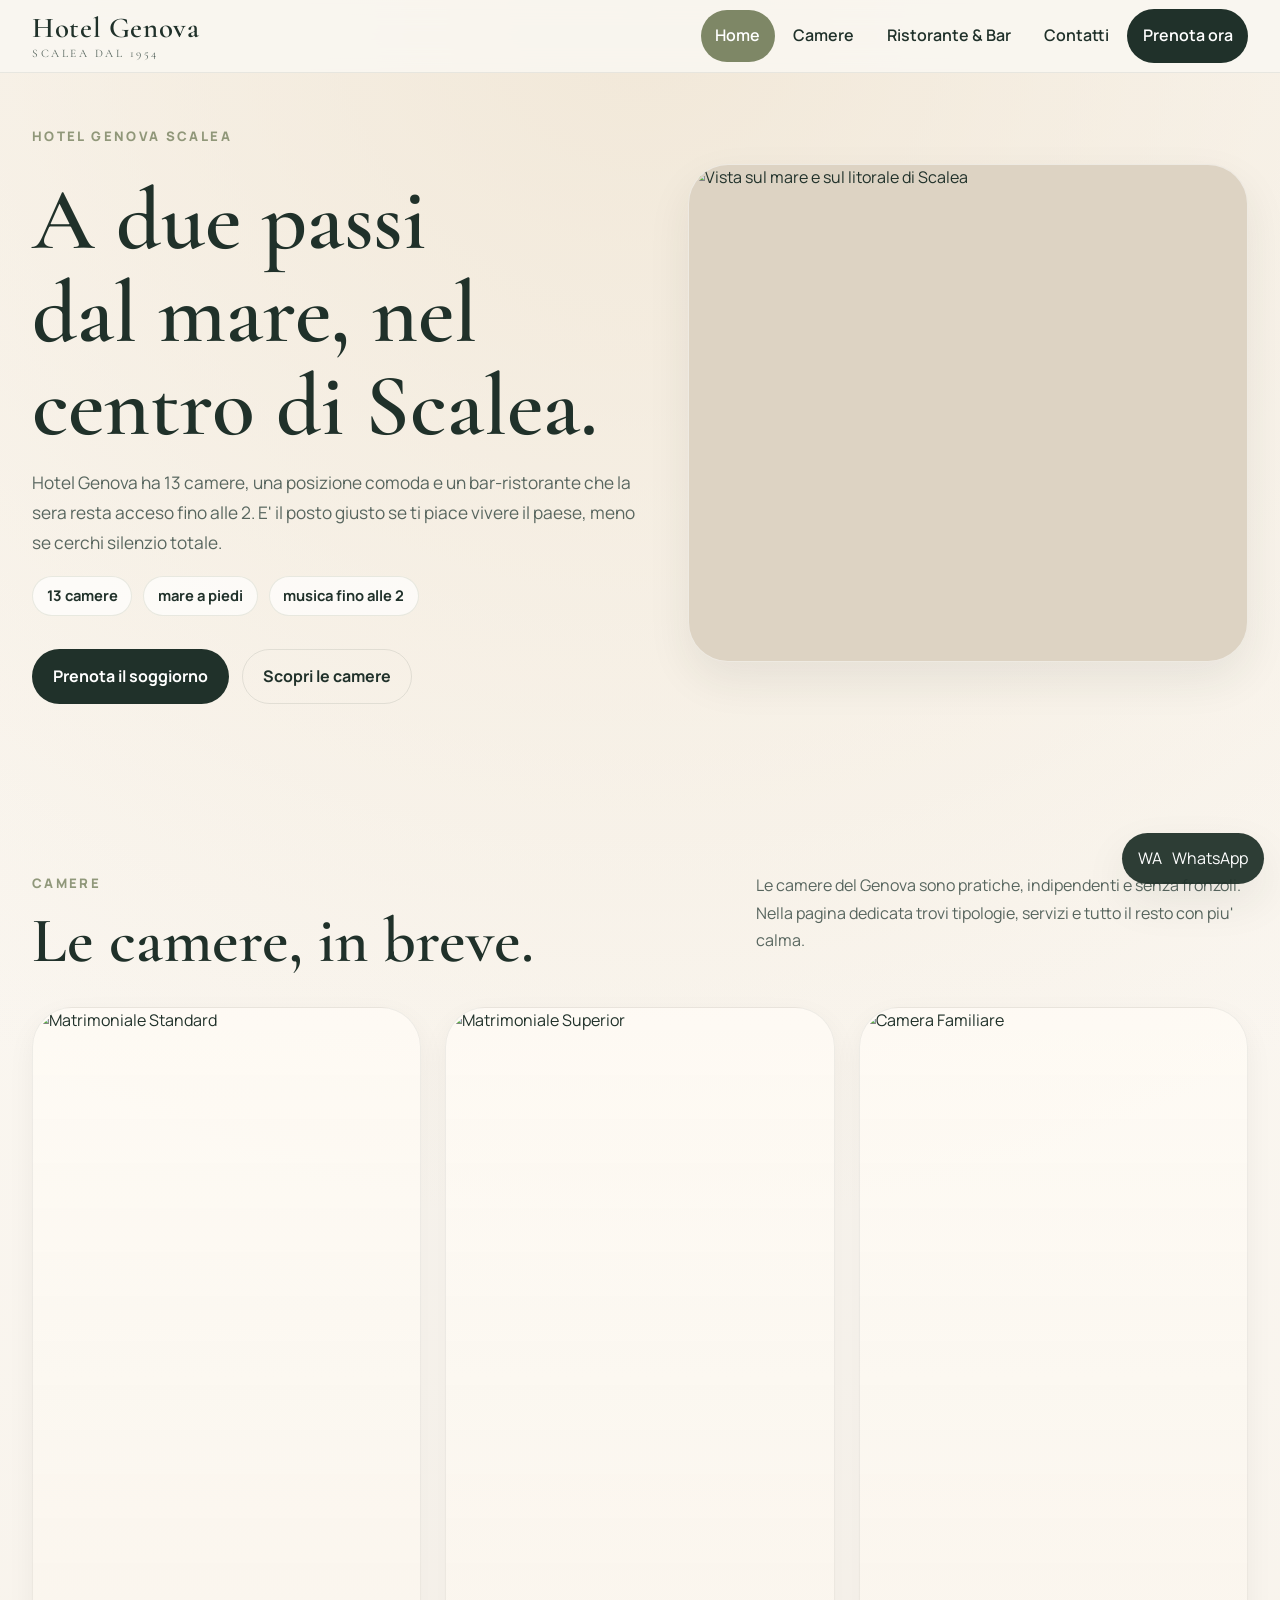
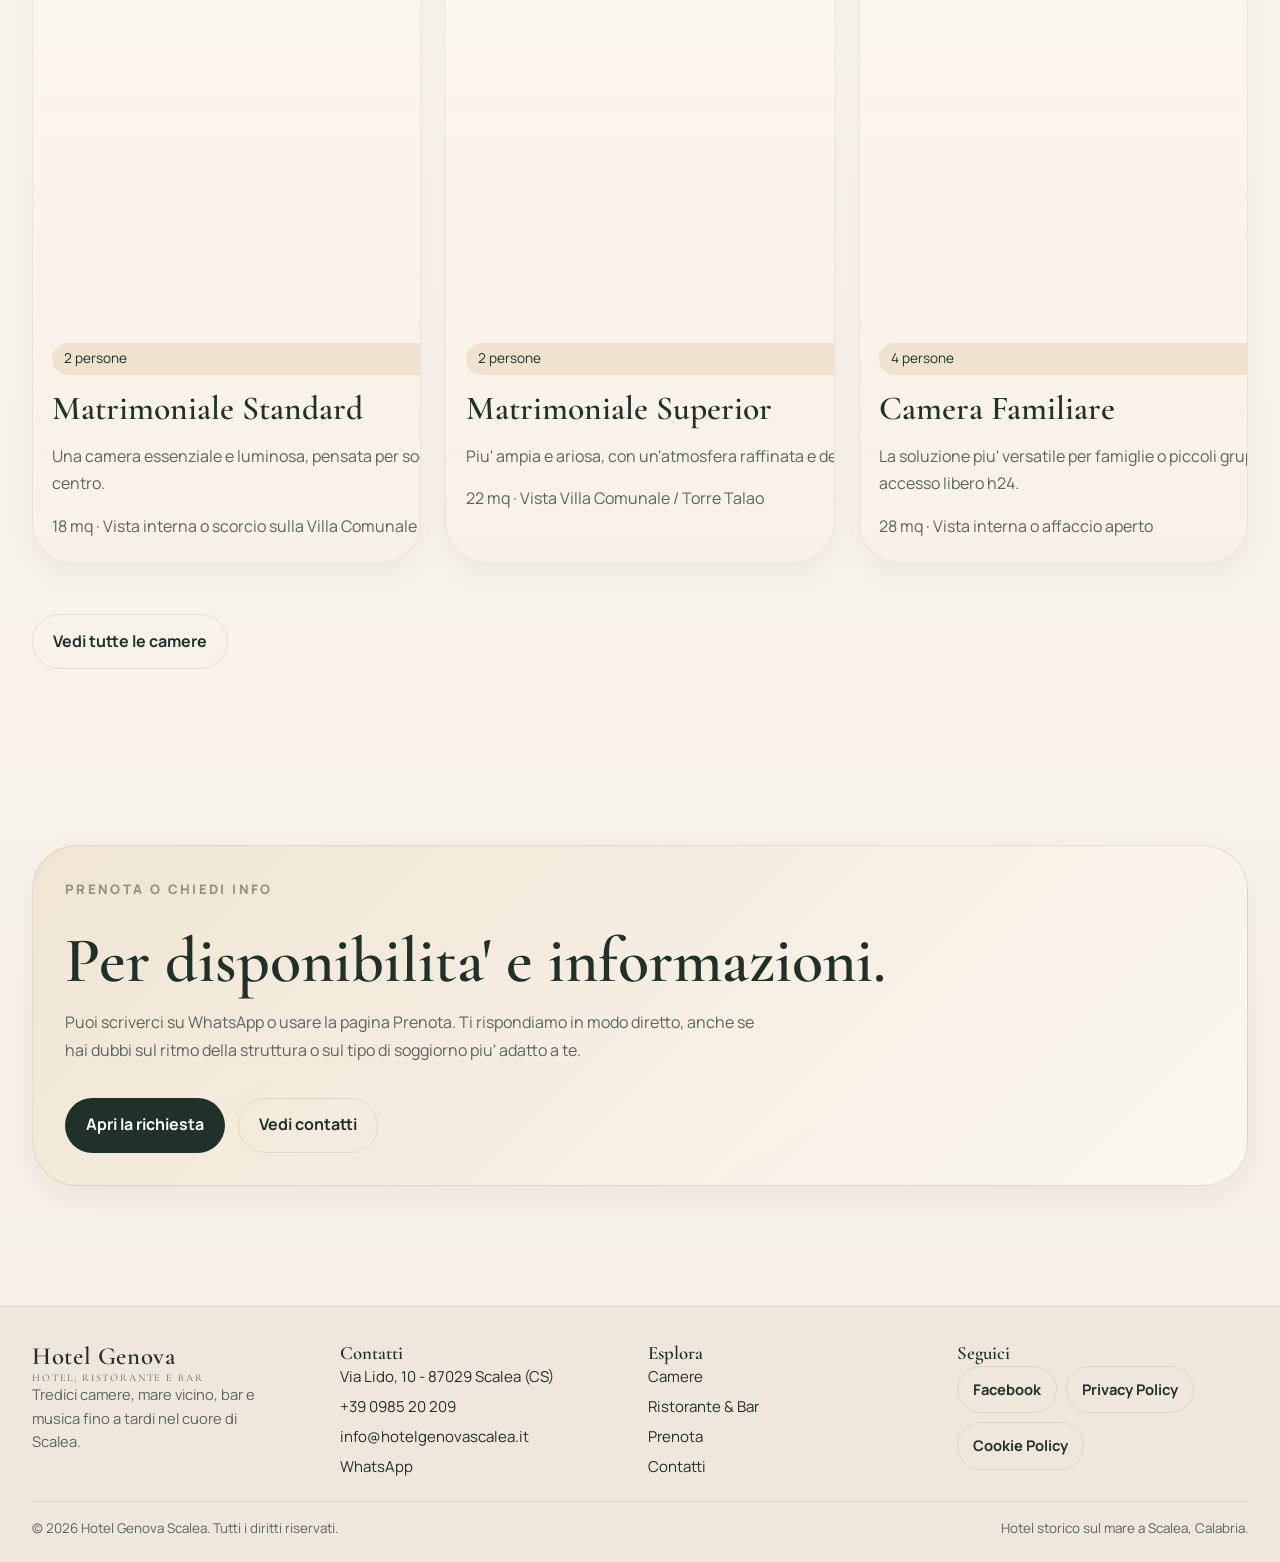
==== commit c8cfbba9: "aggiornamento sito quasi ok." ====
--- a/index.html
+++ b/index.html
@@ -67,9 +67,9 @@
         <div class="hero__inner">
           <div class="hero__grid">
             <div class="hero__content" data-reveal>
-              <span class="page-signal">Sei nella home</span>
-              <h1>Hotel Genova, tra mare, camere e serate vive.</h1>
-              <p class="lead">Tredici camere nel centro di Scalea, a pochi minuti dal mare. Qui si dorme, si esce e si rientra tardi: e' una struttura piu' adatta a chi ama muoversi che a chi cerca silenzio assoluto.</p>
+              <p class="eyebrow">Hotel Genova Scalea</p>
+              <h1>A due passi dal mare, nel centro di Scalea.</h1>
+              <p class="lead">Hotel Genova ha 13 camere, una posizione comoda e un bar-ristorante che la sera resta acceso fino alle 2. E' il posto giusto se ti piace vivere il paese, meno se cerchi silenzio totale.</p>
               <div class="page-summary">
                 <span>13 camere</span>
                 <span>mare a piedi</span>
@@ -91,42 +91,10 @@
         <div class="section__inner">
           <div class="section__intro section__intro--inline" data-reveal>
             <div>
-              <p class="eyebrow">Orientati subito</p>
-              <h2>Ogni pagina del sito serve a una cosa diversa.</h2>
+              <p class="eyebrow">Camere</p>
+              <h2>Le camere, in breve.</h2>
             </div>
-            <p>Se vuoi capire il sito in pochi secondi, parti da qui: camere per dormire, ristorante &amp; bar per la parte serale, contatti per parlare subito con noi.</p>
-          </div>
-          <div class="page-links-grid">
-            <a class="section-card page-link-card" href="camere.html" data-reveal>
-              <p class="eyebrow">Camere</p>
-              <h3>Dove dormire</h3>
-              <p>Tipologie, servizi essenziali e atmosfera del soggiorno.</p>
-              <span class="page-link-card__cta">Apri Camere</span>
-            </a>
-            <a class="section-card page-link-card" href="ristorante-bar.html" data-reveal>
-              <p class="eyebrow">Ristorante &amp; Bar</p>
-              <h3>Dove si vive la sera</h3>
-              <p>Drink, cena e musica fino alle 2, aperto anche agli esterni.</p>
-              <span class="page-link-card__cta">Apri Ristorante &amp; Bar</span>
-            </a>
-            <a class="section-card page-link-card" href="contatti.html" data-reveal>
-              <p class="eyebrow">Contatti</p>
-              <h3>Dove scriverci subito</h3>
-              <p>Telefono, WhatsApp, mappa e tutte le informazioni dirette.</p>
-              <span class="page-link-card__cta">Apri Contatti</span>
-            </a>
-          </div>
-        </div>
-      </section>
-
-      <section class="section">
-        <div class="section__inner">
-          <div class="section__intro section__intro--inline" data-reveal>
-            <div>
-              <p class="eyebrow">Camere</p>
-              <h2>Tre esempi per capire subito lo stile del soggiorno.</h2>
-            </div>
-            <p>Le camere del Genova sono pratiche, indipendenti e senza fronzoli. Se l'idea ti convince, nella pagina Camere trovi il resto in modo piu' ordinato.</p>
+            <p>Le camere del Genova sono pratiche, indipendenti e senza fronzoli. Nella pagina dedicata trovi tipologie, servizi e tutto il resto con piu' calma.</p>
           </div>
           <div class="rooms-grid" data-featured-rooms></div>
           <div class="section__actions"><a class="button-secondary" href="camere.html">Vedi tutte le camere</a></div>
@@ -137,8 +105,8 @@
         <div class="section__inner">
           <article class="notice-card page-cta" data-reveal>
             <p class="eyebrow">Prenota o chiedi info</p>
-            <h2>Vuoi capire subito se il Genova fa per te?</h2>
-            <p>Scrivici su WhatsApp o apri la richiesta di prenotazione: ti rispondiamo in modo diretto, senza giri, anche per capire se il ritmo della struttura e' adatto al tuo soggiorno.</p>
+            <h2>Per disponibilita' e informazioni.</h2>
+            <p>Puoi scriverci su WhatsApp o usare la pagina Prenota. Ti rispondiamo in modo diretto, anche se hai dubbi sul ritmo della struttura o sul tipo di soggiorno piu' adatto a te.</p>
             <div class="cta-row">
               <a class="button" href="prenota.html">Apri la richiesta</a>
               <a class="button-secondary" href="contatti.html">Vedi contatti</a>
--- a/css/style.css
+++ b/css/style.css
@@ -304,22 +304,6 @@
   text-transform: uppercase;
 }
 
-.page-signal {
-  display: inline-flex;
-  align-items: center;
-  gap: 0.5rem;
-  width: fit-content;
-  padding: 0.48rem 0.82rem;
-  border-radius: 999px;
-  border: 1px solid rgba(var(--page-accent-rgb), 0.2);
-  background: rgba(255, 255, 255, 0.62);
-  color: var(--page-accent);
-  font-size: 0.76rem;
-  font-weight: 800;
-  letter-spacing: 0.18em;
-  text-transform: uppercase;
-}
-
 .page-summary {
   display: flex;
   flex-wrap: wrap;
@@ -356,7 +340,6 @@
 .details-grid,
 .events-grid,
 .gallery-grid,
-.page-links-grid,
 .reasons-grid,
 .rooms-grid,
 .reviews-grid,
@@ -448,7 +431,6 @@
 .booking-hero__media,
 .gallery-card img,
 .story-card__media img,
-.room-card img,
 .review-card,
 .image-card,
 .event-card,
@@ -470,19 +452,13 @@
   background: #ddd3c3;
 }
 
-.hero__media img {
+.hero__media img,
+.page-hero__media img,
+.booking-hero__media img {
   width: 100%;
   min-height: 18rem;
   max-height: 31rem;
   aspect-ratio: 7 / 5;
-  object-fit: cover;
-}
-
-.page-hero__media img,
-.booking-hero__media img {
-  width: 100%;
-  min-height: 22rem;
-  aspect-ratio: 5 / 6;
   object-fit: cover;
 }
 
@@ -585,6 +561,47 @@
   align-content: start;
 }
 
+.map-card {
+  padding: clamp(1.1rem, 3vw, 1.5rem);
+  gap: 1.25rem;
+}
+
+.map-card__header {
+  display: flex;
+  flex-wrap: wrap;
+  align-items: start;
+  justify-content: space-between;
+  gap: 1rem;
+}
+
+.map-card__header .button-secondary {
+  white-space: nowrap;
+}
+
+.map-card__frame {
+  position: relative;
+  overflow: hidden;
+  border-radius: var(--radius-md);
+  border: 1px solid rgba(32, 49, 42, 0.08);
+  background: #e7ddd1;
+}
+
+.map-card__frame::after {
+  content: "";
+  position: absolute;
+  inset: 0;
+  pointer-events: none;
+  background: linear-gradient(180deg, rgba(255, 251, 245, 0.06), rgba(32, 49, 42, 0.05));
+}
+
+.map-card__frame iframe {
+  width: 100%;
+  min-height: 26rem;
+  aspect-ratio: 16 / 10;
+  border: 0;
+  filter: saturate(0.82) contrast(0.96) brightness(1.02) sepia(0.08);
+}
+
 .story-card {
   padding: 0;
   gap: 0;
@@ -600,7 +617,6 @@
 
 .story-card__media img,
 .gallery-card img,
-.room-card img,
 .image-card img {
   width: 100%;
   aspect-ratio: 4 / 3;
@@ -668,13 +684,128 @@
 }
 
 .room-card {
+  border-radius: var(--radius-lg);
   overflow: hidden;
   padding: 0;
   height: 100%;
 }
 
+.room-card img {
+  width: 100%;
+  display: block;
+  border-radius: var(--radius-lg) var(--radius-lg) 0 0;
+}
+
 .room-card__body {
   padding: 1.2rem 1.2rem 1.35rem;
+}
+
+.reasons-grid--duo {
+  justify-content: center;
+}
+
+.reason-card--centered {
+  text-align: center;
+  justify-items: center;
+}
+
+.carousel {
+  display: grid;
+  gap: 0.85rem;
+  width: min(100%, 49rem);
+  margin-inline: auto;
+  padding: clamp(0.72rem, 1.8vw, 0.95rem);
+  border-radius: calc(var(--radius-lg) + 0.2rem);
+  background: linear-gradient(180deg, rgba(255, 251, 245, 0.86), rgba(247, 241, 232, 0.94));
+  border: 1px solid rgba(32, 49, 42, 0.07);
+  box-shadow: var(--shadow-card);
+}
+
+.carousel__viewport {
+  overflow: hidden;
+  border-radius: calc(var(--radius-md) + 0.2rem);
+  background: rgba(231, 221, 209, 0.58);
+}
+
+.carousel__track {
+  display: flex;
+  transition: transform 320ms ease;
+  will-change: transform;
+}
+
+.carousel__slide {
+  min-width: 100%;
+  display: grid;
+  gap: 0.9rem;
+}
+
+.carousel__slide img {
+  width: 100%;
+  height: clamp(12.5rem, 34vw, 19.5rem);
+  object-fit: cover;
+}
+
+.carousel__caption {
+  display: grid;
+  gap: 0.35rem;
+  padding-inline: 0.15rem;
+}
+
+.carousel__caption strong {
+  color: var(--text);
+  font-size: 1.02rem;
+}
+
+.carousel__caption span {
+  color: var(--muted);
+}
+
+.carousel__controls {
+  display: flex;
+  flex-wrap: wrap;
+  align-items: center;
+  justify-content: space-between;
+  gap: 0.75rem;
+}
+
+.carousel__dots,
+.carousel__buttons {
+  display: flex;
+  flex-wrap: wrap;
+  align-items: center;
+  gap: 0.55rem;
+}
+
+.carousel__dot,
+.carousel__button {
+  border: 1px solid rgba(32, 49, 42, 0.12);
+  background: rgba(255, 255, 255, 0.78);
+  color: var(--text);
+}
+
+.carousel__button {
+  display: inline-flex;
+  align-items: center;
+  justify-content: center;
+  width: 3rem;
+  height: 3rem;
+  padding: 0;
+  border-radius: 999px;
+  cursor: pointer;
+}
+
+.carousel__dot {
+  width: 0.78rem;
+  height: 0.78rem;
+  padding: 0;
+  border-radius: 999px;
+  cursor: pointer;
+}
+
+.carousel__dot.is-active {
+  width: 2rem;
+  background: var(--page-accent);
+  border-color: transparent;
 }
 
 .tag {
@@ -795,20 +926,51 @@
 }
 
 .site-footer {
-  margin-top: 3rem;
-  padding: 3rem 0 2rem;
+  margin-top: 2rem;
+  padding: 2.3rem 0 1.45rem;
   background: #efe7dc;
   border-top: 1px solid rgba(32, 49, 42, 0.08);
 }
 
+.site-footer .logo strong {
+  font-size: 1.55rem;
+}
+
+.site-footer .logo span {
+  font-size: 0.64rem;
+  letter-spacing: 0.18em;
+}
+
+.site-footer .mini-copy {
+  max-width: 26ch;
+  font-size: 0.92rem;
+  line-height: 1.58;
+}
+
+.footer-grid {
+  gap: 1.05rem;
+}
+
 .footer-links,
 .footer-contact {
   display: grid;
+  gap: 0.38rem;
+  font-size: 0.94rem;
+}
+
+.footer-grid h3 {
+  font-size: 1.18rem;
+}
+
+.site-footer .footer-socials {
+  margin-top: 0.1rem;
   gap: 0.55rem;
 }
 
-.footer-grid h3 {
-  font-size: 1.45rem;
+.site-footer .footer-socials .button-secondary {
+  min-height: 2.6rem;
+  padding: 0.68rem 0.95rem;
+  font-size: 0.92rem;
 }
 
 .footer-note {
@@ -816,11 +978,11 @@
   flex-wrap: wrap;
   justify-content: space-between;
   gap: 1rem;
-  margin-top: 2rem;
-  padding-top: 1.25rem;
+  margin-top: 1.35rem;
+  padding-top: 1rem;
   border-top: 1px solid rgba(32, 49, 42, 0.1);
   color: var(--muted);
-  font-size: 0.92rem;
+  font-size: 0.84rem;
 }
 
 .notice-card {
@@ -835,26 +997,6 @@
 
 .notice-card strong {
   color: var(--text);
-}
-
-.page-links-grid {
-  grid-template-columns: repeat(1, minmax(0, 1fr));
-}
-
-.page-link-card {
-  height: 100%;
-  color: inherit;
-}
-
-.page-link-card p {
-  max-width: 32ch;
-}
-
-.page-link-card__cta {
-  color: var(--page-accent);
-  font-weight: 800;
-  letter-spacing: 0.06em;
-  text-transform: uppercase;
 }
 
 .page-cta {
--- a/css/responsive.css
+++ b/css/responsive.css
@@ -37,11 +37,15 @@
   }
 
   .rooms-grid,
-  .page-links-grid,
   .reasons-grid,
   .reviews-grid,
   .events-grid {
     grid-template-columns: repeat(2, minmax(0, 1fr));
+  }
+
+  .reasons-grid--duo {
+    grid-template-columns: repeat(2, minmax(0, 19rem));
+    justify-content: center;
   }
 
   .gallery-grid {
@@ -77,19 +81,18 @@
     gap: 2rem;
   }
 
-  .hero__media {
+  .hero__media,
+  .page-hero__media,
+  .booking-hero__media {
     max-width: 35rem;
     justify-self: end;
   }
 
-  .hero__media img {
+  .hero__media img,
+  .page-hero__media img,
+  .booking-hero__media img {
     aspect-ratio: 16 / 10;
     min-height: 0;
-  }
-
-  .page-hero__media img,
-  .booking-hero__media img {
-    aspect-ratio: 4 / 3;
   }
 
   .section__intro--inline {
@@ -110,10 +113,6 @@
     grid-template-columns: repeat(3, minmax(0, 1fr));
   }
 
-  .page-links-grid {
-    grid-template-columns: repeat(3, minmax(0, 1fr));
-  }
-
   .reviews-grid,
   .events-grid {
     grid-template-columns: repeat(4, minmax(0, 1fr));
@@ -121,6 +120,11 @@
 
   .reasons-grid {
     grid-template-columns: repeat(4, minmax(0, 1fr));
+  }
+
+  .reasons-grid--duo {
+    grid-template-columns: repeat(2, minmax(0, 20rem));
+    justify-content: center;
   }
 
   .section-card--reasons .reasons-grid {
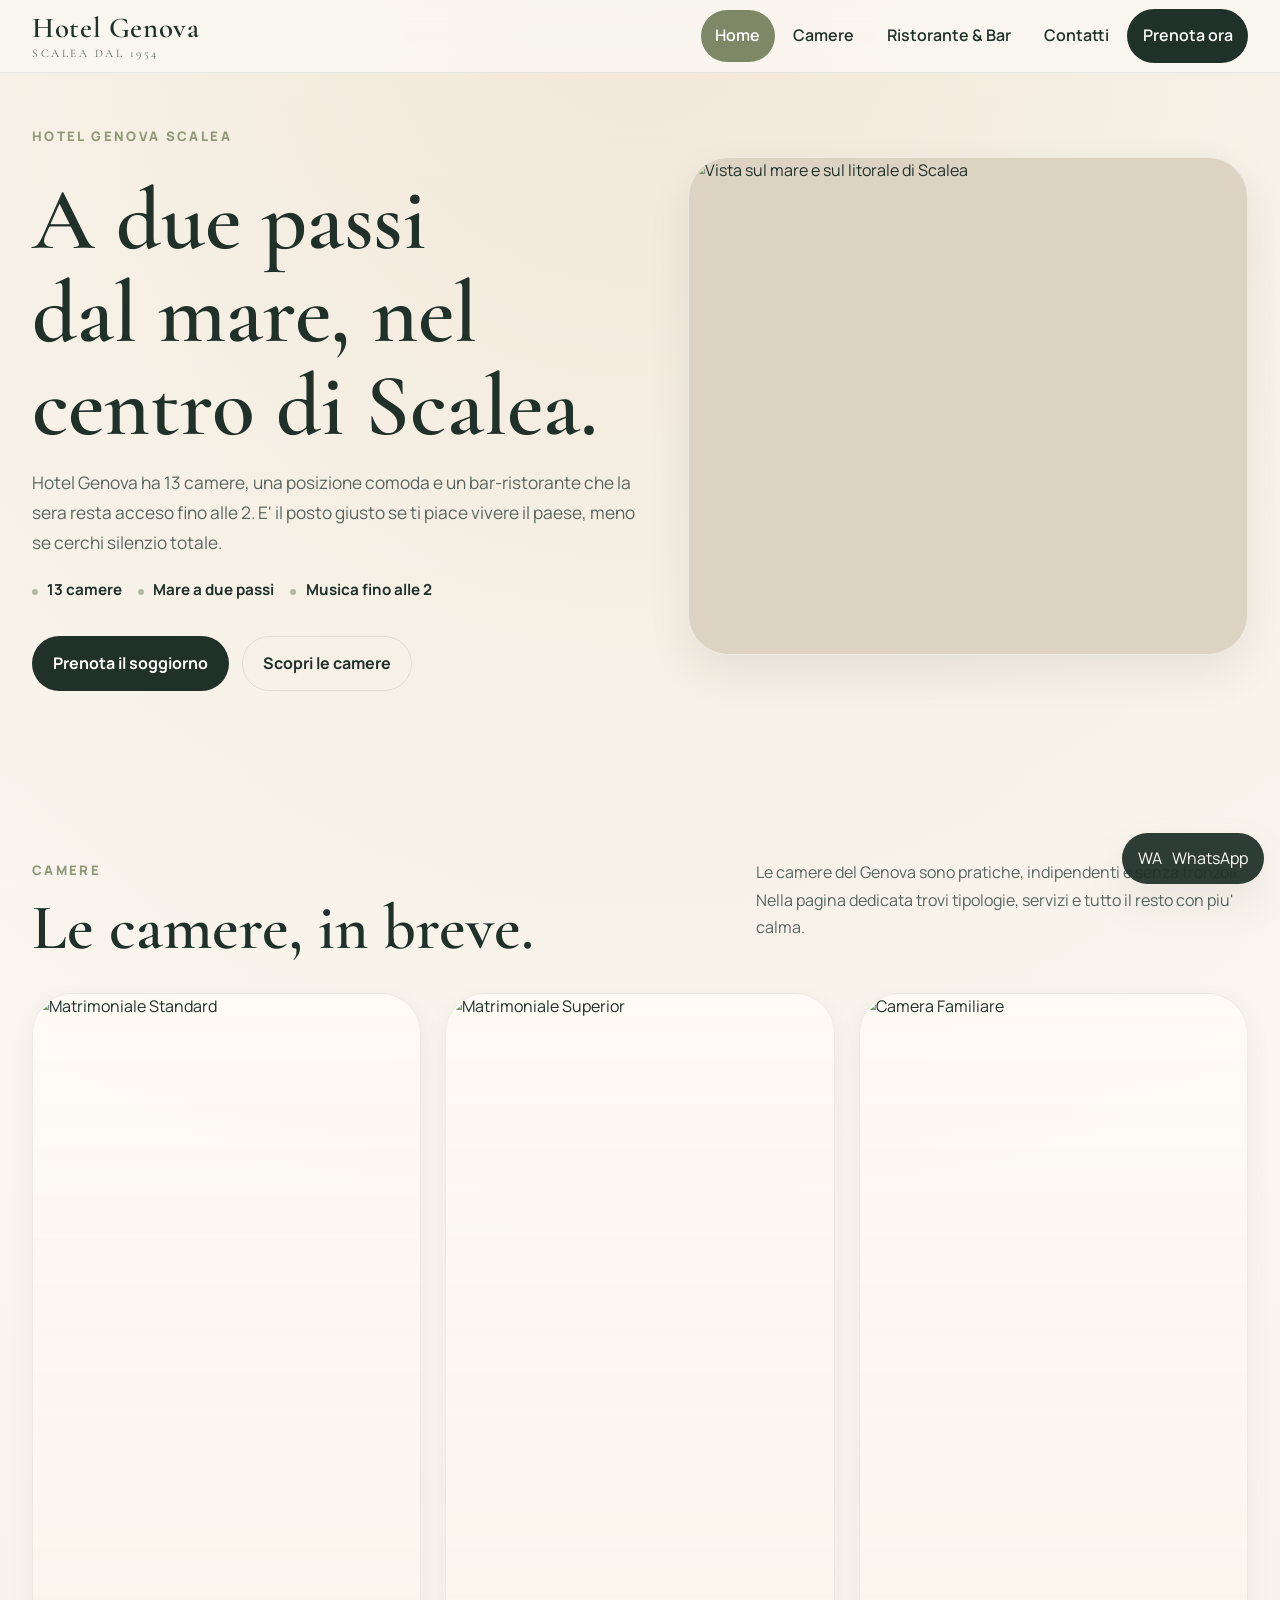
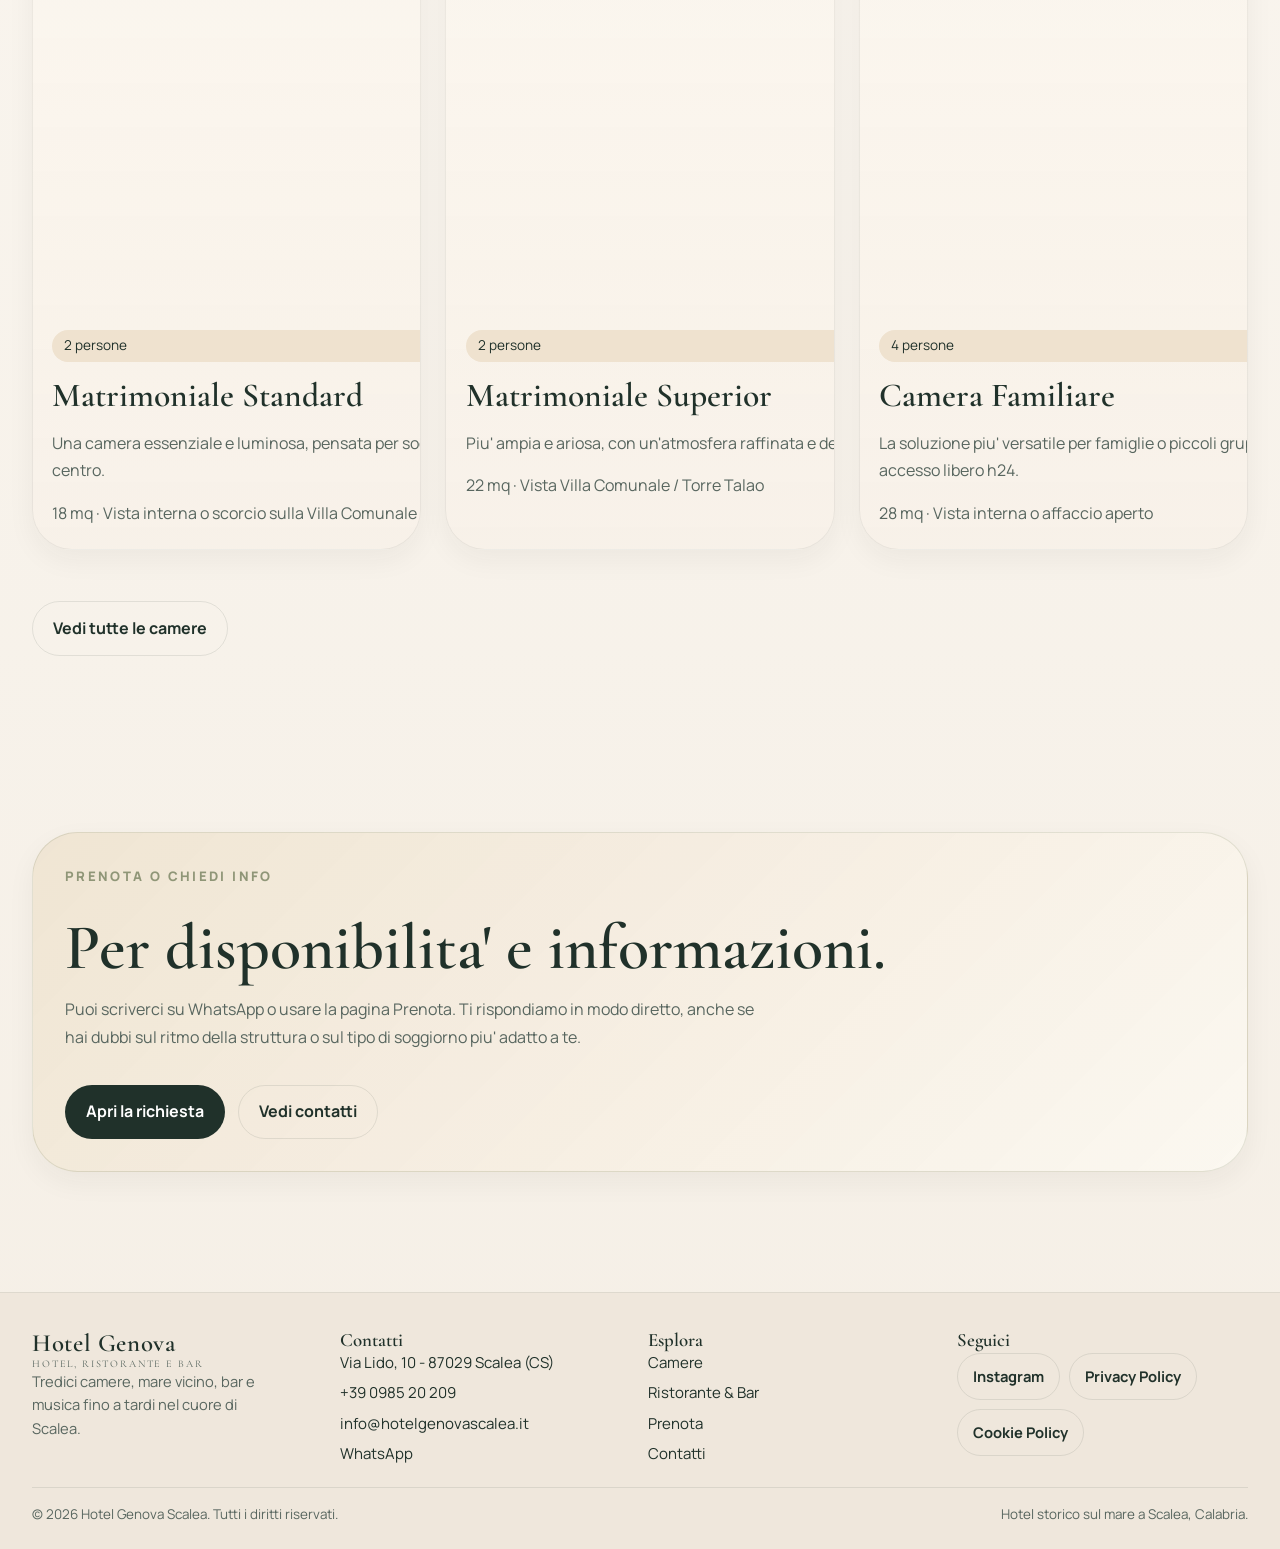
==== commit a4bda588: "da correggere solo alcuni bottoni - vedi foglio" ====
--- a/index.html
+++ b/index.html
@@ -35,7 +35,7 @@
           "addressCountry": "IT"
         },
         "foundingDate": "1954",
-        "sameAs": ["https://facebook.com/hotelgenovascalea"]
+        "sameAs": ["https://www.instagram.com/hotelgenovascalea/"]
       }
     </script>
   </head>
@@ -70,11 +70,11 @@
               <p class="eyebrow">Hotel Genova Scalea</p>
               <h1>A due passi dal mare, nel centro di Scalea.</h1>
               <p class="lead">Hotel Genova ha 13 camere, una posizione comoda e un bar-ristorante che la sera resta acceso fino alle 2. E' il posto giusto se ti piace vivere il paese, meno se cerchi silenzio totale.</p>
-              <div class="page-summary">
-                <span>13 camere</span>
-                <span>mare a piedi</span>
-                <span>musica fino alle 2</span>
-              </div>
+              <ul class="hero-facts" aria-label="Informazioni rapide">
+                <li>13 camere</li>
+                <li>Mare a due passi</li>
+                <li>Musica fino alle 2</li>
+              </ul>
               <div class="hero__actions">
                 <a class="button" href="prenota.html">Prenota il soggiorno</a>
                 <a class="button-secondary" href="camere.html">Scopri le camere</a>
@@ -144,7 +144,7 @@
           <div>
             <h3>Seguici</h3>
             <div class="footer-socials">
-              <a class="button-secondary" href="https://facebook.com/hotelgenovascalea">Facebook</a>
+              <a class="button-secondary" href="https://www.instagram.com/hotelgenovascalea/">Instagram</a>
               <a class="button-secondary" href="#">Privacy Policy</a>
               <a class="button-secondary" href="#">Cookie Policy</a>
             </div>
--- a/css/style.css
+++ b/css/style.css
@@ -324,6 +324,34 @@
   font-weight: 700;
 }
 
+.hero-facts {
+  display: flex;
+  flex-wrap: wrap;
+  gap: 0.65rem 1rem;
+  margin: 0.35rem 0 0;
+  padding: 0;
+  list-style: none;
+}
+
+.hero-facts li {
+  position: relative;
+  padding-left: 0.95rem;
+  color: var(--text);
+  font-size: 0.95rem;
+  font-weight: 700;
+}
+
+.hero-facts li::before {
+  content: "";
+  position: absolute;
+  left: 0;
+  top: 0.68rem;
+  width: 0.38rem;
+  height: 0.38rem;
+  border-radius: 50%;
+  background: rgba(var(--page-accent-rgb), 0.55);
+}
+
 .hero,
 .page-hero,
 .booking-hero {
@@ -693,6 +721,8 @@
 .room-card img {
   width: 100%;
   display: block;
+  aspect-ratio: 4 / 3;
+  object-fit: cover;
   border-radius: var(--radius-lg) var(--radius-lg) 0 0;
 }
 
@@ -712,16 +742,19 @@
 .carousel {
   display: grid;
   gap: 0.85rem;
-  width: min(100%, 49rem);
+  width: min(100%, 44rem);
   margin-inline: auto;
   padding: clamp(0.72rem, 1.8vw, 0.95rem);
   border-radius: calc(var(--radius-lg) + 0.2rem);
   background: linear-gradient(180deg, rgba(255, 251, 245, 0.86), rgba(247, 241, 232, 0.94));
   border: 1px solid rgba(32, 49, 42, 0.07);
   box-shadow: var(--shadow-card);
+  overflow: hidden;
 }
 
 .carousel__viewport {
+  width: 100%;
+  min-width: 0;
   overflow: hidden;
   border-radius: calc(var(--radius-md) + 0.2rem);
   background: rgba(231, 221, 209, 0.58);
@@ -729,43 +762,58 @@
 
 .carousel__track {
   display: flex;
+  align-items: stretch;
   transition: transform 320ms ease;
   will-change: transform;
 }
 
 .carousel__slide {
   min-width: 100%;
-  display: grid;
-  gap: 0.9rem;
+  max-width: 100%;
+  display: grid;
+  gap: 0.65rem;
+  padding: 0.35rem;
+  align-content: start;
 }
 
 .carousel__slide img {
   width: 100%;
-  height: clamp(12.5rem, 34vw, 19.5rem);
+  min-height: 11.5rem;
+  max-height: 17.5rem;
+  aspect-ratio: 16 / 10;
   object-fit: cover;
+  border-radius: calc(var(--radius-md) - 0.1rem);
 }
 
 .carousel__caption {
   display: grid;
-  gap: 0.35rem;
-  padding-inline: 0.15rem;
+  gap: 0.25rem;
+  width: 100%;
+  max-width: 100%;
+  padding: 0.1rem 0.2rem 0.15rem;
+  overflow-wrap: anywhere;
 }
 
 .carousel__caption strong {
   color: var(--text);
-  font-size: 1.02rem;
+  font-size: 0.96rem;
+  line-height: 1.25;
 }
 
 .carousel__caption span {
   color: var(--muted);
+  font-size: 0.92rem;
+  line-height: 1.55;
 }
 
 .carousel__controls {
   display: flex;
   flex-wrap: wrap;
   align-items: center;
-  justify-content: space-between;
+  justify-content: center;
+  flex-direction: column;
   gap: 0.75rem;
+  min-width: 0;
 }
 
 .carousel__dots,
@@ -773,7 +821,9 @@
   display: flex;
   flex-wrap: wrap;
   align-items: center;
+  justify-content: center;
   gap: 0.55rem;
+  min-width: 0;
 }
 
 .carousel__dot,
@@ -787,8 +837,8 @@
   display: inline-flex;
   align-items: center;
   justify-content: center;
-  width: 3rem;
-  height: 3rem;
+  width: 2.65rem;
+  height: 2.65rem;
   padding: 0;
   border-radius: 999px;
   cursor: pointer;
--- a/css/responsive.css
+++ b/css/responsive.css
@@ -62,6 +62,11 @@
 
   .section-card--reasons .reasons-grid {
     grid-template-columns: repeat(2, minmax(0, 1fr));
+  }
+
+  .carousel__controls {
+    flex-direction: row;
+    justify-content: space-between;
   }
 
   .floating-whatsapp span:last-child {
